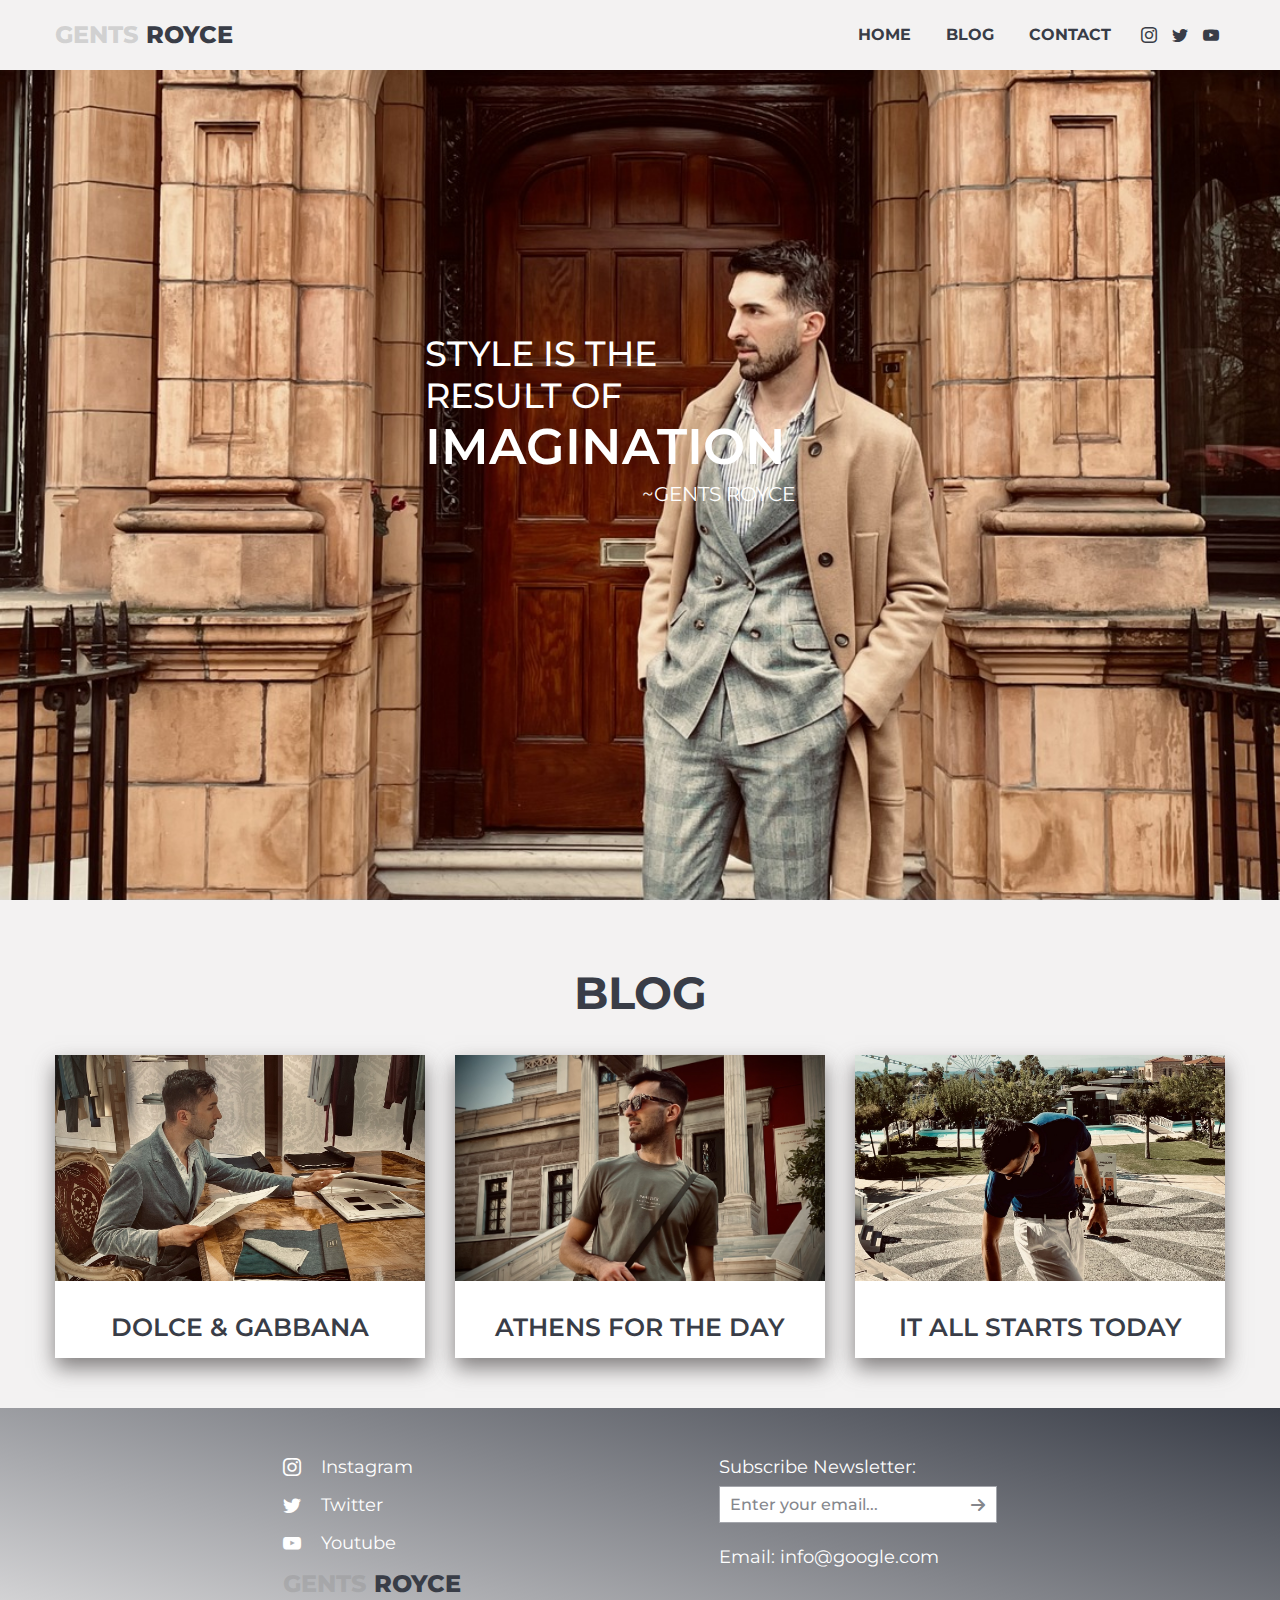
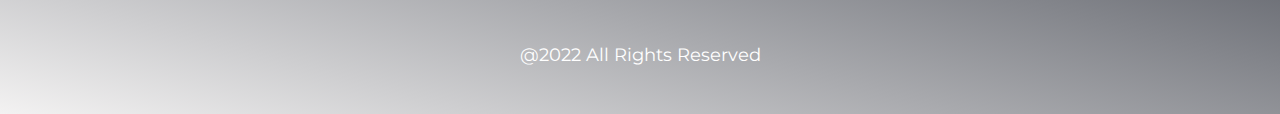
==== index.html @ fa21d9a6 "popup" ====
<!DOCTYPE html><html lang="en"> <head>	<title>Home - Gents Royce</title>	<meta charset="UTF-8">	<meta name="format-detection" content="telephone=no">	<link rel="stylesheet" href="https://cdnjs.cloudflare.com/ajax/libs/animate.css/4.1.1/animate.min.css">	<link rel="stylesheet" href="css/style.min.css"> 		<!-- <meta name="robots" content="noindex, nofollow"> -->	<!-- <meta name="viewport" content="width=device-width, initial-scale=1.0, maximum-scale=1.0, user-scalable=0"> -->	<meta name="viewport" content="width=device-width, initial-scale=1.0"></head><body>	<div class="wrapper">		<header class="header">	<div class="header__container">		<a href="./index.html" class="header__logo"><span>GENTS</span> ROYCE</a>		<div class="header__menu menu">			<div class="menu__icon icon-menu">				<span></span>				<span></span>				<span></span>			</div>			<nav class="menu__body">				<ul class="menu__list">					<li class="menu__item"><a href="/index.html#home" class="menu__link _goto-block">Home</a></li>					<li class="menu__item"><a href="/index.html#blog" class="menu__link _goto-block">Blog</a></li>					<li class="menu__item"><a href="#footer" class="menu__link _goto-block">Contact</a></li>				</ul>			</nav>					</div>		<div class="header__social social">			<a href="https://www.instagram.com/gents_royce/" class="social__item _icon-instagram"></a>			<a href="https://twitter.com/gents_royce" class="social__item _icon-twitter"></a>			<a href="https://www.youtube.com/@gents_royce" class="social__item _icon-youtube"></a>		</div>	</div></header>		<main class="page">			<section id="home" class="page__home home">				<div class="home__container">				<div class="home__body">					<h1 class="home__title animate__animated animate__animate__fadeInUp wow animated"						data-wow-duration="1.5s" data-wow-delay="0.5s"						style="visibility: visible; animation-duration: 1.5s; animation-delay: 0.5s; animation-name: fadeInUp;">Style is the result of <span>imagination</span></h1>						<p class="home__cite animate__animated animate__animate__fadeInUp wow animated"						data-wow-duration="1.5s" data-wow-delay="0.5s"						style="visibility: visible; animation-duration: 1.5s; animation-delay: 0.5s; animation-name: fadeInUp;">~Gents Royce</p>				</div>			</div>			</section>			<section id="blog" class="page__blog blog">				<div class="blog__container">					<h2 class="blog__title">Blog</h2>					<div class="blog__body">						<div class="blog__items">														<div class="blog__column">								<div class="blog__item item-blog">									<div class="item-blog__image-ibg">										<a href="./Dolce&Gabbana.html"><picture><source srcset="img/posts/post_3_DOLCE&GABBANA/Dolce&Gabbana.webp" type="image/webp"><img src="img/posts/post_3_DOLCE&GABBANA/Dolce&Gabbana.jpg" alt="Dolce&Gabbana"></picture></a>									</div>									<div class="item-blog__body">										<h3>											<a href="./Dolce&Gabbana.html" class="item-blog__title">Dolce & Gabbana</a>										</h3>										<div class="item-blog__hover hover-item-blog">											<a href="./Dolce&Gabbana.html" class="hover-item-blog__btn">view more</a>										</div>									</div>								</div>							</div>							<div class="blog__column">								<div class="blog__item item-blog">									<div class="item-blog__image-ibg">										<a href="./Athens.html"><picture><source srcset="img/posts/post_2_Athens/IMG_2581.webp" type="image/webp"><img src="img/posts/post_2_Athens/IMG_2581.jpg" alt="Athens"></picture></a>									</div>									<div class="item-blog__body">										<h3>											<a href="./Athens.html" class="item-blog__title">Athens for the day</a>										</h3>										<div class="item-blog__hover hover-item-blog">											<a href="./Athens.html" class="hover-item-blog__btn">view more</a>										</div>									</div>								</div>							</div>							<div class="blog__column">								<div class="blog__item item-blog">									<div class="item-blog__image-ibg">										<a href="./Mediterranean_Cosmos.html"><picture><source srcset="img/posts/post_1_mediterranien_cosmos/mediterranien_cosmos.webp" type="image/webp"><img src="img/posts/post_1_mediterranien_cosmos/mediterranien_cosmos.jpg" alt="Mediterranien Cosmos"></picture></a>									</div>									<div class="item-blog__body">										<h3>											<a href="./Mediterranean_Cosmos.html" class="item-blog__title">It all starts today</a>										</h3>										<div class="item-blog__hover hover-item-blog">											<a href="./Mediterranean_Cosmos.html" class="hover-item-blog__btn">view more</a>										</div>									</div>								</div>							</div>						</div>					</div>				</div>			</section>		</main>		<footer id="footer" class="footer">	<div class="footer__body">		<div class="footer__container">			<div class="footer__content">				<div class="footer__social social-footer">					<a href="https://www.instagram.com/gents_royce/"						class="social-footer__item _icon-instagram">instagram</a>					<a href="https://twitter.com/gents_royce" class="social-footer__item _icon-twitter">twitter</a>					<a href="https://www.youtube.com/@gents_royce" class="social-footer__item _icon-youtube">youtube</a>				</div>					<a href="#" data-message="subscribe" class="footer__logo"><span>GENTS</span> ROYCE</a>							</div>			<div class="footer__action">				<div class="footer__subscribe subscribe">										<form data-test data-message="subscribe" action="#" class="form">						<label for="formEmail" class="form__label">Subscribe Newsletter:</label>						<div id="formEmail" class="form__line">							<input autocomplete="off" type="text"								name="form[email]" data-error="Please insert a valid email address" placeholder="Enter your email..." class="form__input _req">							<button type="submit" class="form__button _icon-arrow-right"></button>						</div>					</form>									</div>				<a href="mailto:info@google.com" class="footer__email"><span>Email:</span> info@google.com</a>			</div>		</div>		<div class="footer__copy">@2022 all rights reserved</div>	</div></footer>	</div>		<div class="popup popup_subscribe-message">	<div class="popup__content">		<div class="popup__body">			<div class="popup__close">&times;</div>			<div class="popup__title">Thank you for subscribing</div>		</div>	</div></div><!--<div id="email" aria-hidden="true" class="popup">	<div class="popup__wrapper">		<div class="popup__content">			<button data-close type="button" class="popup__close">&times;</button>			<div class="popup__text">Thanks for the subscription</div>		</div>	</div></div>--><!--<div class="popup popup_popup">	<div class="popup__content">		<div class="popup__body">			<div class="popup__close"></div>		</div>	</div></div><div class="popup popup_video">	<div class="popup__content">		<div class="popup__body">			<div class="popup__close popup__close_video"></div>			<div class="popup__video _video"></div>		</div>	</div></div>-->	<!-- Swiper --><!-- <script src="https://unpkg.com/swiper/swiper-bundle.min.js"></script> --><script src="js/vendors.min.js"></script><script src="js/app.min.js"></script></body></html>
---- css/style.min.css ----
@charset "UTF-8";@import url(https://fonts.googleapis.com/css?family=Montserrat:regular,500,600,700,800,900&display=swap);@font-face{font-family:icons;font-display:swap;src:url(../fonts/icons.woff) format("woff"),url(../fonts/icons.woff2#icons) format("woff2");font-weight:400;font-style:normal;font-display:block}[class*=" _icon-"]:before,[class^=_icon-]:before{font-family:icons;font-style:normal;font-weight:400;font-variant:normal;text-transform:none;line-height:1;-webkit-font-smoothing:antialiased;-moz-osx-font-smoothing:grayscale}[class*=" _icon-"]:before,[class^=_icon-]:before{display:block}._icon-arrow-right:before{content:"\ea3c"}._icon-instagram:before{content:"\ea92"}._icon-twitter:before{content:"\ea96"}._icon-youtube:before{content:"\ea9d"}*{padding:0;margin:0;border:0}*,:after,:before{-webkit-box-sizing:border-box;box-sizing:border-box}aside,footer,header,nav,section{display:block}body,html{height:100%;min-width:320px}body{line-height:1;font-family:Montserrat;-ms-text-size-adjust:100%;-moz-text-size-adjust:100%;-webkit-text-size-adjust:100%}button,input,textarea{font-family:Montserrat;font-size:inherit}input::-ms-clear{display:none}button{cursor:pointer;background-color:inherit}button::-moz-focus-inner{padding:0;border:0}a,a:visited{text-decoration:none}a:hover{text-decoration:none}ul li{list-style:none}img{vertical-align:top}h1,h2,h3,h4,h5,h6{font-weight:inherit;font-size:inherit}body{color:#393d47}body._lock{overflow:hidden;-ms-touch-action:none;touch-action:none}.wrapper{min-height:100%;overflow:hidden;display:-webkit-box;display:-ms-flexbox;display:flex;-webkit-box-orient:vertical;-webkit-box-direction:normal;-ms-flex-direction:column;flex-direction:column}.wrapper>main{-webkit-box-flex:1;-ms-flex:1 1 auto;flex:1 1 auto}.wrapper>*{min-width:0}[class*=__container]{max-width:73.125rem;-webkit-box-sizing:content-box;box-sizing:content-box;margin:0 auto;padding:0 .9375rem}.post{background-color:#f3f2f2}@supports (padding-top:clamp(6.25rem ,5.1136363636rem + 5.6818181818vw ,9.375rem)){.post__body{padding-top:clamp(6.25rem ,5.1136363636rem + 5.6818181818vw ,9.375rem)}}@supports not (padding-top:clamp(6.25rem ,5.1136363636rem + 5.6818181818vw ,9.375rem)){.post__body{padding-top:calc(6.25rem + 3.125 * (100vw - 20rem)/ 55)}}@supports (padding-bottom:clamp(1.875rem ,1.4204545455rem + 2.2727272727vw ,3.125rem)){.post__body{padding-bottom:clamp(1.875rem ,1.4204545455rem + 2.2727272727vw ,3.125rem)}}@supports not (padding-bottom:clamp(1.875rem ,1.4204545455rem + 2.2727272727vw ,3.125rem)){.post__body{padding-bottom:calc(1.875rem + 1.25 * (100vw - 20rem)/ 55)}}.post__title{font-weight:700;line-height:1.2;text-align:center;text-transform:uppercase;color:#393d47}@supports (margin-bottom:clamp(1.5625rem ,1.2215909091rem + 1.7045454545vw ,2.5rem)){.post__title{margin-bottom:clamp(1.5625rem ,1.2215909091rem + 1.7045454545vw ,2.5rem)}}@supports not (margin-bottom:clamp(1.5625rem ,1.2215909091rem + 1.7045454545vw ,2.5rem)){.post__title{margin-bottom:calc(1.5625rem + .9375 * (100vw - 20rem)/ 55)}}@supports (font-size:clamp(1.875rem ,1.5340909091rem + 1.7045454545vw ,2.8125rem)){.post__title{font-size:clamp(1.875rem ,1.5340909091rem + 1.7045454545vw ,2.8125rem)}}@supports not (font-size:clamp(1.875rem ,1.5340909091rem + 1.7045454545vw ,2.8125rem)){.post__title{font-size:calc(1.875rem + .9375 * (100vw - 20rem)/ 55)}}.post__item:not(:last-child){margin-bottom:2.1875rem}.item-post__text{font-size:1.125rem;line-height:1.5;text-align:left;color:#393d47}.item-post__text a{display:inline-block;color:#4169e1;text-transform:capitalize}.item-post__image-ibg{margin-bottom:.9375rem;padding:0 0 57% 0}[class*=-ibg]{position:relative}[class*=-ibg] img{position:absolute;width:100%;height:100%;top:0;left:0;-o-object-fit:cover;object-fit:cover}[class*=-ibg_contain] img{-o-object-fit:contain;object-fit:contain}.popup{-webkit-overflow-scrolling:touch;z-index:100;padding:30px 10px;position:fixed;top:0;left:0;width:100%;height:100%;-webkit-transition:visibility .8s ease 0s;-o-transition:visibility .8s ease 0s;transition:visibility .8s ease 0s;visibility:hidden}.popup::before{content:"";background-color:rgba(0,0,0,.7);position:fixed;width:100%;height:100%;top:0;left:0;opacity:0;-webkit-transition:opacity .8s ease 0s;-o-transition:opacity .8s ease 0s;transition:opacity .8s ease 0s}.popup.show{visibility:visible;overflow:auto}.popup.show::before{opacity:1}.popup.show .popup__body{-webkit-transform:scale(1);-ms-transform:scale(1);transform:scale(1)}.popup._active{overflow:auto;visibility:visible}.popup._active::before{opacity:1}.popup._active .popup__body{-webkit-transition:all .3s ease .2s;-o-transition:all .3s ease .2s;transition:all .3s ease .2s;-webkit-transform:scale(1);-ms-transform:scale(1);transform:scale(1)}.popup__content{display:-webkit-box;display:-ms-flexbox;display:flex;-webkit-box-orient:vertical;-webkit-box-direction:normal;-ms-flex-direction:column;flex-direction:column;-webkit-box-align:center;-ms-flex-align:center;align-items:center;min-height:100%;-webkit-box-flex:1;-ms-flex:1 1 auto;flex:1 1 auto;width:100%;display:flex;-webkit-box-pack:center;-ms-flex-pack:center;justify-content:center;align-items:center}.popup__body{-webkit-transform:scale(0);-ms-transform:scale(0);transform:scale(0);-webkit-transition:all .3s ease 0s;-o-transition:all .3s ease 0s;transition:all .3s ease 0s;background-color:#f3f2f2;width:100%;max-width:700px;text-align:center}@supports (padding-top:clamp(2.5rem ,1.5909090909rem + 4.5454545455vw ,5rem)){.popup__body{padding-top:clamp(2.5rem ,1.5909090909rem + 4.5454545455vw ,5rem)}}@supports not (padding-top:clamp(2.5rem ,1.5909090909rem + 4.5454545455vw ,5rem)){.popup__body{padding-top:calc(2.5rem + 2.5 * (100vw - 20rem)/ 55)}}@supports (padding-bottom:clamp(2.5rem ,1.5909090909rem + 4.5454545455vw ,5rem)){.popup__body{padding-bottom:clamp(2.5rem ,1.5909090909rem + 4.5454545455vw ,5rem)}}@supports not (padding-bottom:clamp(2.5rem ,1.5909090909rem + 4.5454545455vw ,5rem)){.popup__body{padding-bottom:calc(2.5rem + 2.5 * (100vw - 20rem)/ 55)}}@supports (padding-left:clamp(1.875rem ,0.7386363636rem + 5.6818181818vw ,5rem)){.popup__body{padding-left:clamp(1.875rem ,.7386363636rem + 5.6818181818vw ,5rem)}}@supports not (padding-left:clamp(1.875rem ,0.7386363636rem + 5.6818181818vw ,5rem)){.popup__body{padding-left:calc(1.875rem + 3.125 * (100vw - 20rem)/ 55)}}@supports (padding-right:clamp(1.875rem ,0.7386363636rem + 5.6818181818vw ,5rem)){.popup__body{padding-right:clamp(1.875rem ,.7386363636rem + 5.6818181818vw ,5rem)}}@supports not (padding-right:clamp(1.875rem ,0.7386363636rem + 5.6818181818vw ,5rem)){.popup__body{padding-right:calc(1.875rem + 3.125 * (100vw - 20rem)/ 55)}}.popup__close{width:20px;height:20px;position:absolute;top:10px;right:10px;cursor:pointer;z-index:30}.popup__title{display:inline-block;font-family:Montserrat;line-height:1.2;font-weight:700;text-transform:uppercase;color:#393d47}@supports (font-size:clamp(1.5625rem ,1.4488636364rem + 0.5681818182vw ,1.875rem)){.popup__title{font-size:clamp(1.5625rem ,1.4488636364rem + .5681818182vw ,1.875rem)}}@supports not (font-size:clamp(1.5625rem ,1.4488636364rem + 0.5681818182vw ,1.875rem)){.popup__title{font-size:calc(1.5625rem + .3125 * (100vw - 20rem)/ 55)}}.header{padding:23px 0 23px 0;position:fixed;top:0;left:0;width:100%;min-height:70px;background-color:#f3f2f2;z-index:50}.header__container{display:-webkit-box;display:-ms-flexbox;display:flex;-webkit-box-align:center;-ms-flex-align:center;align-items:center;gap:30px}@supports (gap:clamp(0.9375rem ,0.2678272468rem + 3.3483637662vw ,1.875rem)){.header__container{gap:clamp(.9375rem ,.2678272468rem + 3.3483637662vw ,1.875rem)}}@supports not (gap:clamp(0.9375rem ,0.2678272468rem + 3.3483637662vw ,1.875rem)){.header__container{gap:calc(.9375rem + .9375 * (100vw - 20rem)/ 27.99875)}}.header__logo{-webkit-box-flex:0 0 percent;-ms-flex:0 0 percent 200,1170;flex:0 0 percent 200,1170;font-weight:800;line-height:1;color:#393d47;text-transform:uppercase;white-space:nowrap}@supports (font-size:clamp(1.125rem ,0.9886363636rem + 0.6818181818vw ,1.5rem)){.header__logo{font-size:clamp(1.125rem ,.9886363636rem + .6818181818vw ,1.5rem)}}@supports not (font-size:clamp(1.125rem ,0.9886363636rem + 0.6818181818vw ,1.5rem)){.header__logo{font-size:calc(1.125rem + .375 * (100vw - 20rem)/ 55)}}.header__logo span{color:#89898950}.header__menu{-webkit-box-flex:1;-ms-flex:1 1 auto;flex:1 1 auto}.header__social{-webkit-box-flex:0;-ms-flex:0 0 84px;flex:0 0 84px}.menu__list{display:-webkit-box;display:-ms-flexbox;display:flex;-webkit-box-pack:end;-ms-flex-pack:end;justify-content:flex-end;gap:35px}.menu__link{position:relative;font-weight:700;line-height:1;text-transform:uppercase;color:#393d47}.menu__link::after{content:"";position:absolute;left:0;bottom:-2px;width:0;height:1px;background-color:#393d47;-webkit-transition:width .3s ease 0s;-o-transition:width .3s ease 0s;transition:width .3s ease 0s}.menu__link._active{color:red}.icon-menu{display:none}.social{display:-webkit-box;display:-ms-flexbox;display:flex;gap:15px}.social__item{color:#393d47;position:relative}@supports (font-size:clamp(0.9375rem ,0.8928551498rem + 0.2232242511vw ,1rem)){.social__item::before{font-size:clamp(.9375rem ,.8928551498rem + .2232242511vw ,1rem)}}@supports not (font-size:clamp(0.9375rem ,0.8928551498rem + 0.2232242511vw ,1rem)){.social__item::before{font-size:calc(.9375rem + .0625 * (100vw - 20rem)/ 27.99875)}}.social__item::after{content:"";position:absolute;left:0;bottom:-2px;width:0;height:1px;background-color:#393d47;-webkit-transition:width .3s ease 0s;-o-transition:width .3s ease 0s;transition:width .3s ease 0s}.footer{background-image:-o-linear-gradient(75deg,#f3f2f2,#393d47);background-image:linear-gradient(15deg,#f3f2f2,#393d47)}@supports (padding-top:clamp(1.875rem ,1.4204545455rem + 2.2727272727vw ,3.125rem)){.footer__body{padding-top:clamp(1.875rem ,1.4204545455rem + 2.2727272727vw ,3.125rem)}}@supports not (padding-top:clamp(1.875rem ,1.4204545455rem + 2.2727272727vw ,3.125rem)){.footer__body{padding-top:calc(1.875rem + 1.25 * (100vw - 20rem)/ 55)}}@supports (padding-bottom:clamp(1.875rem ,1.4204545455rem + 2.2727272727vw ,3.125rem)){.footer__body{padding-bottom:clamp(1.875rem ,1.4204545455rem + 2.2727272727vw ,3.125rem)}}@supports not (padding-bottom:clamp(1.875rem ,1.4204545455rem + 2.2727272727vw ,3.125rem)){.footer__body{padding-bottom:calc(1.875rem + 1.25 * (100vw - 20rem)/ 55)}}.footer__container{margin-bottom:1.875rem;display:-webkit-box;display:-ms-flexbox;display:flex;-webkit-box-pack:space-evenly;-ms-flex-pack:space-evenly;justify-content:space-evenly;-webkit-column-gap:30px;-moz-column-gap:30px;column-gap:30px}.footer__content{display:-webkit-box;display:-ms-flexbox;display:flex;-webkit-box-orient:vertical;-webkit-box-direction:normal;-ms-flex-direction:column;flex-direction:column}.footer__logo{margin-bottom:1.25rem;font-weight:800;line-height:1;color:#393d47;text-transform:uppercase;white-space:nowrap}@supports (font-size:clamp(1.125rem ,0.9886363636rem + 0.6818181818vw ,1.5rem)){.footer__logo{font-size:clamp(1.125rem ,.9886363636rem + .6818181818vw ,1.5rem)}}@supports not (font-size:clamp(1.125rem ,0.9886363636rem + 0.6818181818vw ,1.5rem)){.footer__logo{font-size:calc(1.125rem + .375 * (100vw - 20rem)/ 55)}}.footer__logo span{color:#89898950}.footer__email{display:inline-block;line-height:1;color:#fff}@supports (font-size:clamp(1rem ,0.9545454545rem + 0.2272727273vw ,1.125rem)){.footer__email{font-size:clamp(1rem ,.9545454545rem + .2272727273vw ,1.125rem)}}@supports not (font-size:clamp(1rem ,0.9545454545rem + 0.2272727273vw ,1.125rem)){.footer__email{font-size:calc(1rem + .125 * (100vw - 20rem)/ 55)}}.footer__email span{text-transform:capitalize}.footer__subscribe{margin-bottom:1.5625rem}.footer__copy{line-height:1;text-transform:capitalize;text-align:center;color:#fff}@supports (font-size:clamp(0.9375rem ,0.8693181818rem + 0.3409090909vw ,1.125rem)){.footer__copy{font-size:clamp(.9375rem ,.8693181818rem + .3409090909vw ,1.125rem)}}@supports not (font-size:clamp(0.9375rem ,0.8693181818rem + 0.3409090909vw ,1.125rem)){.footer__copy{font-size:calc(.9375rem + .1875 * (100vw - 20rem)/ 55)}}.form{position:relative}.form__label{margin-bottom:.625rem;display:block;font-size:18px;line-height:1;text-transform:capitalize;color:#fff}.form__line{max-width:28.125rem;display:-webkit-box;display:-ms-flexbox;display:flex;background-color:#fff;border:1px solid #a4a6ac}.form__input{width:100%;height:2.1875rem;-webkit-box-flex:1;-ms-flex:1 1 auto;flex:1 1 auto;padding:0 .625rem;font-size:1rem;line-height:1;color:#85878d;font-weight:500;background-color:#fff}.form__input::-webkit-input-placeholder{color:#85878d}.form__input::-moz-placeholder{color:#85878d}.form__input:-ms-input-placeholder{color:#85878d}.form__input::-ms-input-placeholder{color:#85878d}.form__input::placeholder{color:#85878d}.form__error{position:absolute;top:102%;left:0;font-size:1rem;line-height:1;font-weight:400;color:#ff7300}.form__button{padding:0 .625rem;font-size:1rem;line-height:1;color:#85878d;background-color:#fff}.social-footer{margin-bottom:1.25rem;display:-webkit-box;display:-ms-flexbox;display:flex;-webkit-box-orient:vertical;-webkit-box-direction:normal;-ms-flex-direction:column;flex-direction:column;text-align:center}.social-footer__item{display:-webkit-box;display:-ms-flexbox;display:flex;-webkit-box-align:center;-ms-flex-align:center;align-items:center;gap:20px;text-transform:capitalize;color:#fff;position:relative}.social-footer__item:not(:last-child){margin-bottom:1.25rem}@supports (font-size:clamp(0.875rem ,0.7840909091rem + 0.4545454545vw ,1.125rem)){.social-footer__item{font-size:clamp(.875rem ,.7840909091rem + .4545454545vw ,1.125rem)}}@supports not (font-size:clamp(0.875rem ,0.7840909091rem + 0.4545454545vw ,1.125rem)){.social-footer__item{font-size:calc(.875rem + .25 * (100vw - 20rem)/ 55)}}.post{background-color:#f3f2f2}.post__body{text-align:center}@supports (padding-top:clamp(6.25rem ,5.1136363636rem + 5.6818181818vw ,9.375rem)){.post__body{padding-top:clamp(6.25rem ,5.1136363636rem + 5.6818181818vw ,9.375rem)}}@supports not (padding-top:clamp(6.25rem ,5.1136363636rem + 5.6818181818vw ,9.375rem)){.post__body{padding-top:calc(6.25rem + 3.125 * (100vw - 20rem)/ 55)}}@supports (padding-bottom:clamp(1.875rem ,1.4204545455rem + 2.2727272727vw ,3.125rem)){.post__body{padding-bottom:clamp(1.875rem ,1.4204545455rem + 2.2727272727vw ,3.125rem)}}@supports not (padding-bottom:clamp(1.875rem ,1.4204545455rem + 2.2727272727vw ,3.125rem)){.post__body{padding-bottom:calc(1.875rem + 1.25 * (100vw - 20rem)/ 55)}}.post__title{font-weight:700;line-height:1.2;text-align:center;text-transform:uppercase;color:#393d47}@supports (margin-bottom:clamp(1.5625rem ,1.2215909091rem + 1.7045454545vw ,2.5rem)){.post__title{margin-bottom:clamp(1.5625rem ,1.2215909091rem + 1.7045454545vw ,2.5rem)}}@supports not (margin-bottom:clamp(1.5625rem ,1.2215909091rem + 1.7045454545vw ,2.5rem)){.post__title{margin-bottom:calc(1.5625rem + .9375 * (100vw - 20rem)/ 55)}}@supports (font-size:clamp(1.875rem ,1.5340909091rem + 1.7045454545vw ,2.8125rem)){.post__title{font-size:clamp(1.875rem ,1.5340909091rem + 1.7045454545vw ,2.8125rem)}}@supports not (font-size:clamp(1.875rem ,1.5340909091rem + 1.7045454545vw ,2.8125rem)){.post__title{font-size:calc(1.875rem + .9375 * (100vw - 20rem)/ 55)}}.post__item:not(:last-child){margin-bottom:2.1875rem}.item-post__text{margin-bottom:1.25rem;font-size:1.125rem;line-height:1.5;color:#393d47}.item-post__text a{display:inline-block;color:#4169e1}.item-post__image-ibg{padding:0 0 57% 0}._no-webp .home{background:url(../img/home/bg.jpg) center/cover no-repeat}.home{display:-webkit-box;display:-ms-flexbox;display:flex;-webkit-box-align:center;-ms-flex-align:center;align-items:center;width:100%;height:100vh;min-height:650px}.home__image-ibg{padding:0 0 40% 0}.home__body{-webkit-box-flex:1;-ms-flex:1 1 auto;flex:1 1 auto;display:-webkit-box;display:-ms-flexbox;display:flex;-webkit-box-orient:vertical;-webkit-box-direction:normal;-ms-flex-direction:column;flex-direction:column;-webkit-box-align:start;-ms-flex-align:start;align-items:flex-start;-webkit-transform:translate(-8%,-18%);-ms-transform:translate(-8%,-18%);transform:translate(-8%,-18%)}@supports (max-width:clamp(15.625rem ,12.8977272727rem + 13.6363636364vw ,23.125rem)){.home__body{max-width:clamp(15.625rem ,12.8977272727rem + 13.6363636364vw ,23.125rem)}}@supports not (max-width:clamp(15.625rem ,12.8977272727rem + 13.6363636364vw ,23.125rem)){.home__body{max-width:calc(15.625rem + 7.5 * (100vw - 20rem)/ 55)}}.home__title{margin:0 0 5px 0;font-weight:500;line-height:1.2;text-transform:uppercase;text-align:left;color:#fff}@supports (font-size:clamp(1.5625rem ,1.3352272727rem + 1.1363636364vw ,2.1875rem)){.home__title{font-size:clamp(1.5625rem ,1.3352272727rem + 1.1363636364vw ,2.1875rem)}}@supports not (font-size:clamp(1.5625rem ,1.3352272727rem + 1.1363636364vw ,2.1875rem)){.home__title{font-size:calc(1.5625rem + .625 * (100vw - 20rem)/ 55)}}.home__title span{font-weight:600}@supports (font-size:clamp(1.875rem ,1.4204545455rem + 2.2727272727vw ,3.125rem)){.home__title span{font-size:clamp(1.875rem ,1.4204545455rem + 2.2727272727vw ,3.125rem)}}@supports not (font-size:clamp(1.875rem ,1.4204545455rem + 2.2727272727vw ,3.125rem)){.home__title span{font-size:calc(1.875rem + 1.25 * (100vw - 20rem)/ 55)}}.home__cite{font-weight:400;line-height:1.2;text-transform:uppercase;color:#fff;-ms-flex-item-align:end;align-self:flex-end}@supports (font-size:clamp(1.125rem ,1.0795454545rem + 0.2272727273vw ,1.25rem)){.home__cite{font-size:clamp(1.125rem ,1.0795454545rem + .2272727273vw ,1.25rem)}}@supports not (font-size:clamp(1.125rem ,1.0795454545rem + 0.2272727273vw ,1.25rem)){.home__cite{font-size:calc(1.125rem + .125 * (100vw - 20rem)/ 55)}}.animate__animated.animate__animate__fadeInUp{-webkit-animation-name:fadeInUp;animation-name:fadeInUp;--animate-duration:1.5s;-webkit-animation-delay:.5s;animation-delay:.5s}@-webkit-keyframes fadeInUp{0%{opacity:0;-webkit-transform:translate3d(0,100%,0);transform:translate3d(0,100%,0)}100%{opacity:1;-webkit-transform:translateZ(0);transform:translateZ(0)}}@keyframes fadeInUp{0%{opacity:0;-webkit-transform:translate3d(0,100%,0);transform:translate3d(0,100%,0)}100%{opacity:1;-webkit-transform:translateZ(0);transform:translateZ(0)}}.blog{background-color:#f3f2f2;padding:0 0 50px 0}.blog__title{padding:70px 0 0 0;margin:0 0 40px 0;font-weight:700;line-height:1;text-align:center;text-transform:uppercase;color:#393d47}@supports (font-size:clamp(2.1875rem ,1.9602272727rem + 1.1363636364vw ,2.8125rem)){.blog__title{font-size:clamp(2.1875rem ,1.9602272727rem + 1.1363636364vw ,2.8125rem)}}@supports not (font-size:clamp(2.1875rem ,1.9602272727rem + 1.1363636364vw ,2.8125rem)){.blog__title{font-size:calc(2.1875rem + .625 * (100vw - 20rem)/ 55)}}.blog__items{display:-ms-grid;display:grid;grid-template-columns:repeat(auto-fit,minmax(260px,1fr));gap:30px}.blog__item{height:100%}.item-blog{position:relative;background-color:#fff;-webkit-box-shadow:0 10px 20px 0 #5c5858bf;box-shadow:0 10px 20px 0 #5c5858bf}.item-blog__image-ibg{margin:0 0 15px 0;padding:0 0 61% 0}.item-blog__body{padding:15px;text-align:center;display:-webkit-box;display:-ms-flexbox;display:flex;-webkit-box-orient:vertical;-webkit-box-direction:normal;-ms-flex-direction:column;flex-direction:column;-webkit-box-flex:1;-ms-flex:1 1 auto;flex:1 1 auto}.item-blog__title{display:inline-block;font-size:1.5625rem;font-weight:600;line-height:1.3;text-transform:uppercase;color:#393d47}.item-blog__title:not(:last-child){margin-bottom:.6em}.hover-item-blog{opacity:0;visibility:hidden;position:absolute;top:0;left:0;width:100%;height:100%;display:-webkit-box;display:-ms-flexbox;display:flex;-webkit-box-orient:vertical;-webkit-box-direction:normal;-ms-flex-direction:column;flex-direction:column;-webkit-box-pack:center;-ms-flex-pack:center;justify-content:center;background-color:rgba(255,255,255,.9)}.hover-item-blog__btn{padding:15px 25px;-ms-flex-item-align:center;-ms-grid-row-align:center;align-self:center;font-size:1.25rem;font-weight:600;line-height:1;text-align:center;text-transform:uppercase;color:#393d47;border:3px solid #393d47;-webkit-transition:all .3s ease 0s;-o-transition:all .3s ease 0s;transition:all .3s ease 0s}.hover-item-blog__btn:hover{background-color:#ecebeb}.block__content{font-size:1.125rem;line-height:1;text-align:left;color:#393d47}[class*=-ibg]{position:relative}[class*=-ibg] img{position:absolute;width:100%;height:100%;top:0;left:0;-o-object-fit:cover;object-fit:cover}[class*=-ibg_contain] img{-o-object-fit:contain;object-fit:contain}@media (min-width:61.99875em){.menu__link:hover::after{width:100%}.social__item:hover::after{width:100%}}@media (max-width:47.99875em){.menu__body{opacity:0;visibility:hidden;position:fixed;width:100%;height:100%;top:0;left:0;overflow:auto;padding:3.75rem 0 1.875rem 0;text-align:center;background-color:#f3f2f2;z-index:2;-webkit-transition:all .4s ease 0s;-o-transition:all .4s ease 0s;transition:all .4s ease 0s}.menu__body:before{content:"";top:0;left:0;position:fixed;width:100%;height:60px;z-index:11;background-color:#f3f2f2}.menu__body._active{opacity:1;visibility:visible}.menu__list{display:block;padding:2.5rem 0 0 0}.menu__list li{text-align:center;margin:0 0 1.25rem 0;padding:0}.menu__list li:first-child{padding:0}.icon-menu{display:block;position:absolute;top:25px;right:15px;width:30px;height:18px;cursor:pointer}.icon-menu span{-webkit-transition:all .3s ease 0s;-o-transition:all .3s ease 0s;transition:all .3s ease 0s;top:calc(50% - 1px);left:0;position:absolute;width:100%;height:2px;background-color:#393d47}.icon-menu span:first-child{top:0}.icon-menu span:last-child{top:auto;bottom:0}.icon-menu._active{z-index:3}.icon-menu._active span{-webkit-transform:scale(0);-ms-transform:scale(0);transform:scale(0)}.icon-menu._active span:first-child{-webkit-transform:rotate(-45deg);-ms-transform:rotate(-45deg);transform:rotate(-45deg);top:calc(50% - 1px)}.icon-menu._active span:last-child{-webkit-transform:rotate(45deg);-ms-transform:rotate(45deg);transform:rotate(45deg);bottom:calc(50% - 1px)}.social{padding:0 45px 0 0}}@media (max-width:47.99875em) and (max-width:47.99875em){.menu__body{padding:4.375rem 0 1.875rem 0}}@media (max-width:29.99875em){.footer__container{-ms-flex-wrap:wrap;flex-wrap:wrap;-webkit-box-pack:center;-ms-flex-pack:center;justify-content:center;-webkit-box-orient:vertical;-webkit-box-direction:reverse;-ms-flex-direction:column-reverse;flex-direction:column-reverse}.footer__email{margin-bottom:1.25rem}.footer__logo{-webkit-box-ordinal-group:2;-ms-flex-order:1;order:1;text-align:center}}@media (any-hover:hover){.item-post__text a:hover{text-decoration:underline}.footer__email:hover{color:#c7c3c3}.form__label:hover{color:#c7c3c3}.social-footer__item:hover{color:#c7c3c3}.item-post__text a:hover{text-decoration:underline}.item-blog:hover .hover-item-blog{-webkit-transition:all .3s ease 0s;-o-transition:all .3s ease 0s;transition:all .3s ease 0s;opacity:1;visibility:visible}}._webp .home{background:url(../img/home/bg.webp) center/cover no-repeat}
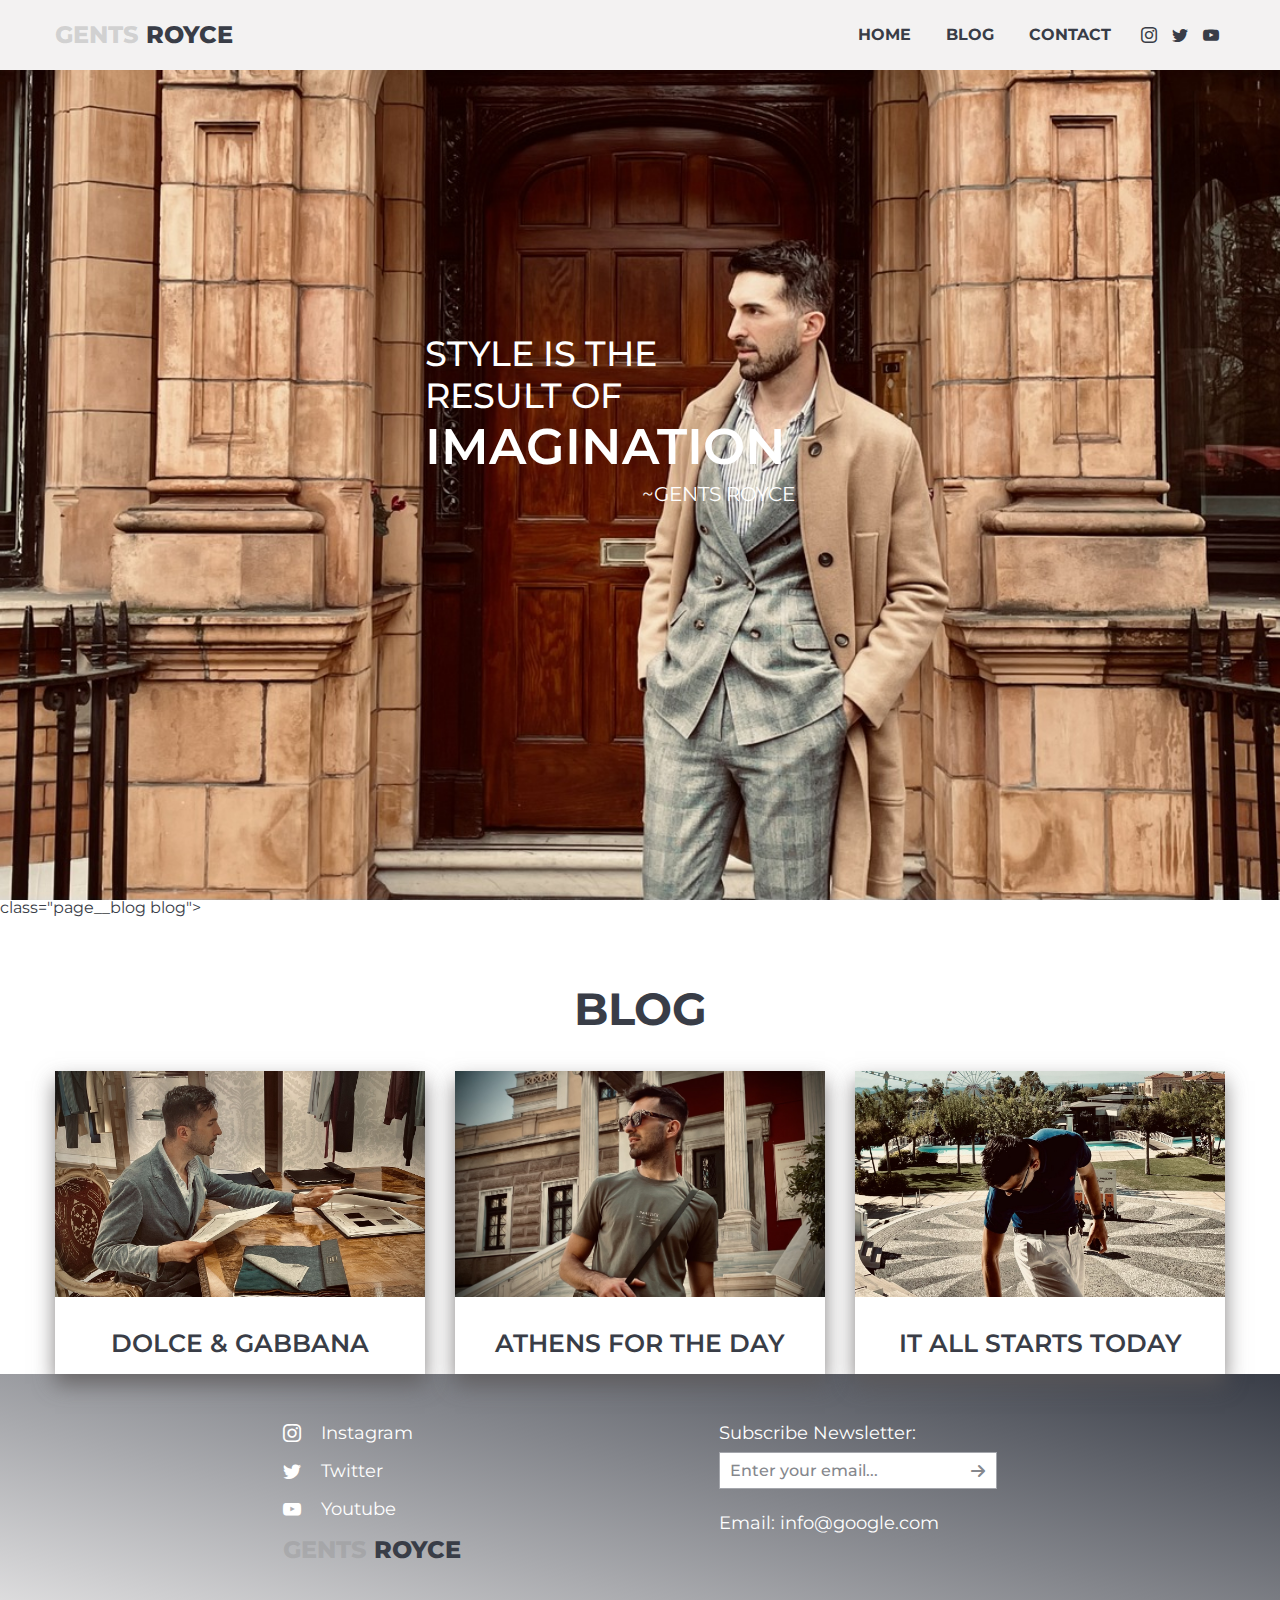
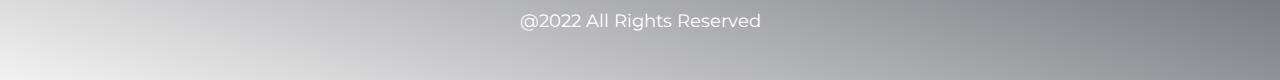
==== commit 08078832: "html" ====
--- a/index.html
+++ b/index.html
@@ -24,9 +24,9 @@
 			</div> 			<nav class="menu__body"> 				<ul class="menu__list">-					<li class="menu__item"><a href="/index.html#home" class="menu__link _goto-block">Home</a></li>-					<li class="menu__item"><a href="/index.html#blog" class="menu__link _goto-block">Blog</a></li>-					<li class="menu__item"><a href="#footer" class="menu__link _goto-block">Contact</a></li>+					<li class="menu__item"><a href="https://tado710.github.io/Gents_Royce/index.html#Home" class="menu__link _goto-block">Home</a></li>+					<li class="menu__item"><a href="https://tado710.github.io/Gents_Royce/index.html#Blog" class="menu__link _goto-block">Blog</a></li>+					<li class="menu__item"><a href="#Footer" class="menu__link _goto-block">Contact</a></li> 				</ul> 			</nav> 			@@ -39,7 +39,7 @@
 	</div> </header> 		<main class="page">-			<section id="home" class="page__home home">+			<section id=#Home" class="page__home home"> 				<div class="home__container"> 				<div class="home__body"> 					<h1 class="home__title animate__animated animate__animate__fadeInUp wow animated"@@ -51,7 +51,7 @@
 				</div> 			</div> 			</section>-			<section id="blog" class="page__blog blog">+			<section id="#Blog"> class="page__blog blog"> 				<div class="blog__container"> 					<h2 class="blog__title">Blog</h2> 					<div class="blog__body">@@ -106,7 +106,7 @@
 				</div> 			</section> 		</main>-		<footer id="footer" class="footer">+		<footer id="#Footer" class="footer"> 	<div class="footer__body"> 		<div class="footer__container"> 			<div class="footer__content">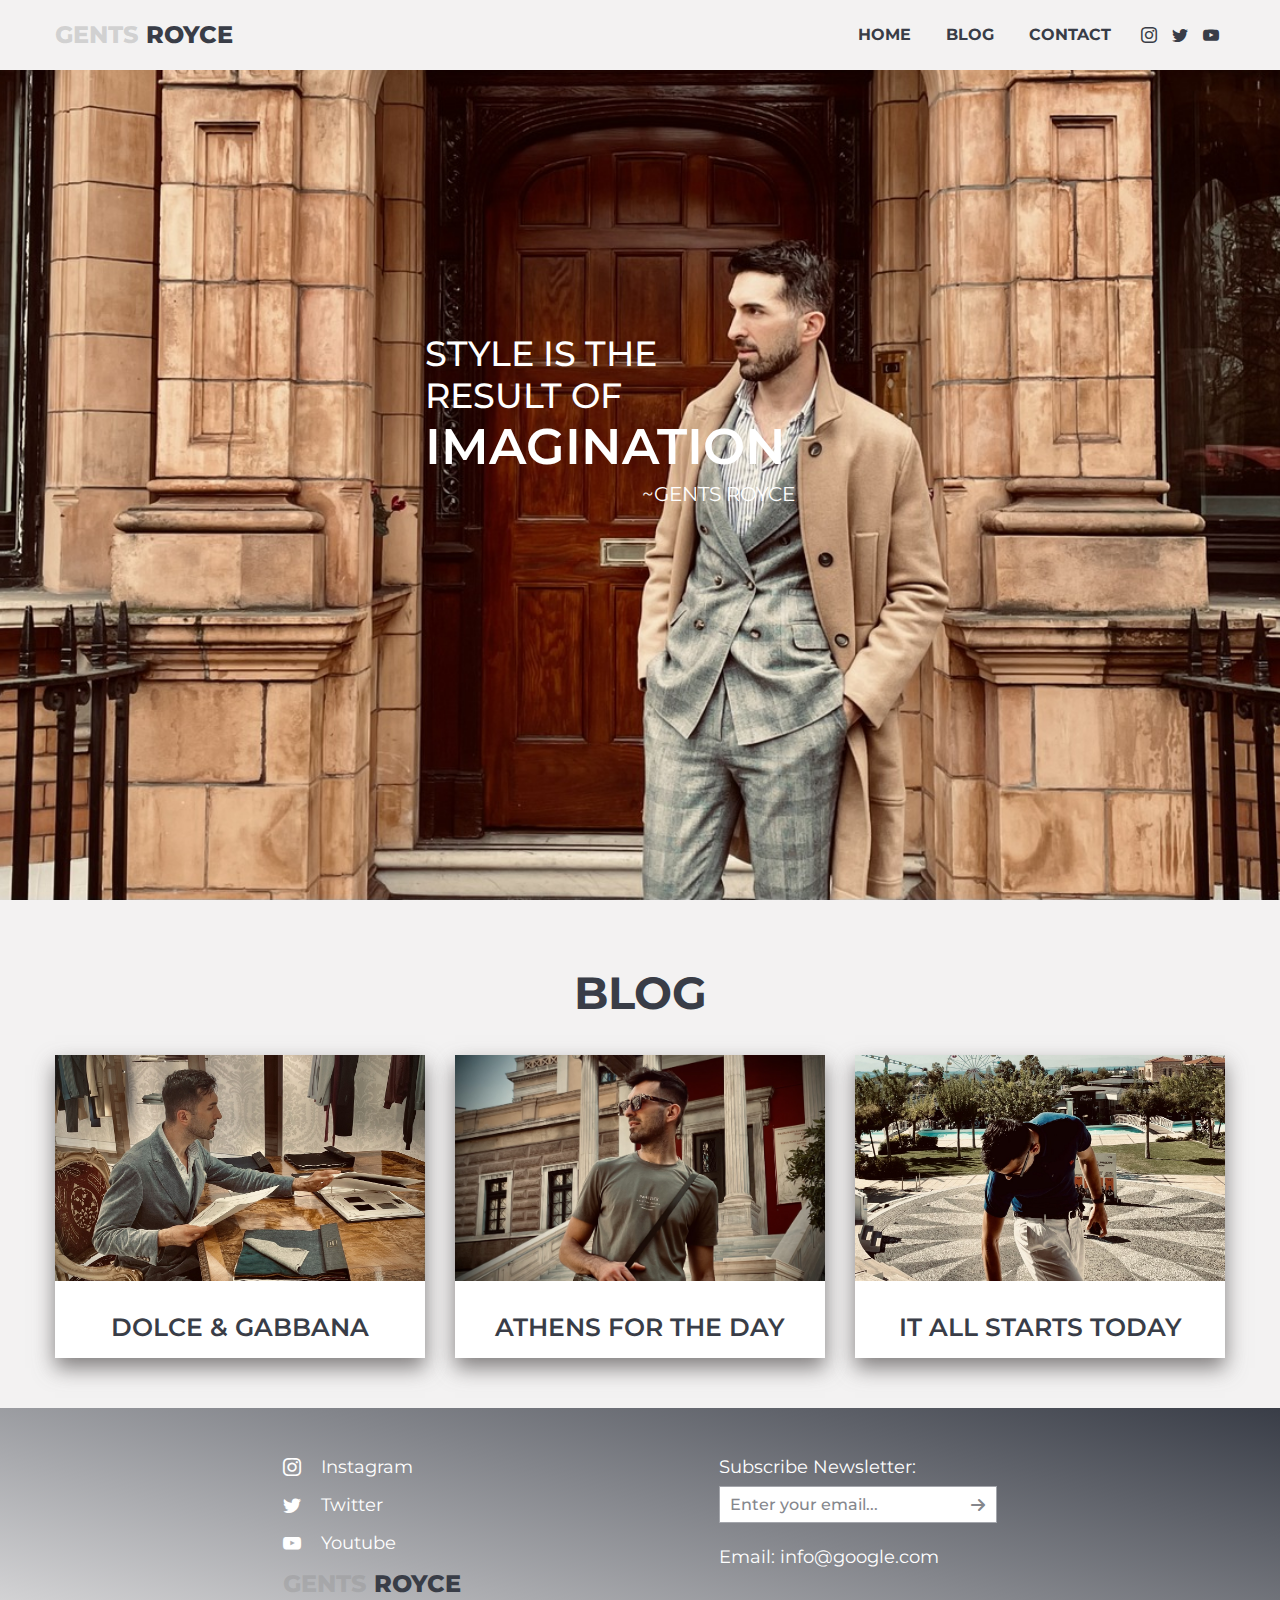
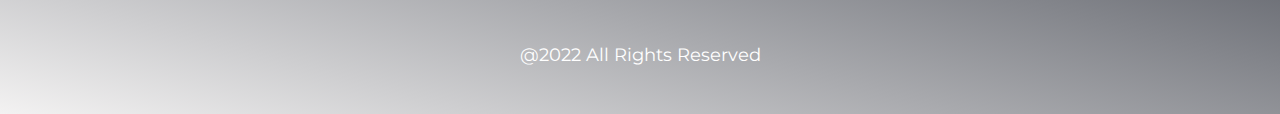
==== commit a8a3abc5: "links" ====
--- a/index.html
+++ b/index.html
@@ -24,9 +24,9 @@
 			</div> 			<nav class="menu__body"> 				<ul class="menu__list">-					<li class="menu__item"><a href="https://tado710.github.io/Gents_Royce/index.html#Home" class="menu__link _goto-block">Home</a></li>-					<li class="menu__item"><a href="https://tado710.github.io/Gents_Royce/index.html#Blog" class="menu__link _goto-block">Blog</a></li>-					<li class="menu__item"><a href="#Footer" class="menu__link _goto-block">Contact</a></li>+					<li class="menu__item"><a href="/index.html#home" class="menu__link _goto-block">Home</a></li>+					<li class="menu__item"><a href="/index.html#blog" class="menu__link _goto-block">Blog</a></li>+					<li class="menu__item"><a href="#footer" class="menu__link _goto-block">Contact</a></li> 				</ul> 			</nav> 			@@ -39,19 +39,19 @@
 	</div> </header> 		<main class="page">-			<section id=#Home" class="page__home home">+			<section id="home" class="page__home home"> 				<div class="home__container"> 				<div class="home__body"> 					<h1 class="home__title animate__animated animate__animate__fadeInUp wow animated" 						data-wow-duration="1.5s" data-wow-delay="0.5s" 						style="visibility: visible; animation-duration: 1.5s; animation-delay: 0.5s; animation-name: fadeInUp;">Style is the result of <span>imagination</span></h1> 						<p class="home__cite animate__animated animate__animate__fadeInUp wow animated"-						data-wow-duration="1.5s" data-wow-delay="0.5s"-						style="visibility: visible; animation-duration: 1.5s; animation-delay: 0.5s; animation-name: fadeInUp;">~Gents Royce</p>+						data-wow-duration="1.5s" data-wow-delay="1.5s"+						style="visibility: visible; animation-duration: 1.5s; animation-delay: 1.5s; animation-name: fadeInUp;">~Gents Royce</p> 				</div> 			</div> 			</section>-			<section id="#Blog"> class="page__blog blog">+			<section id="blog" class="page__blog blog"> 				<div class="blog__container"> 					<h2 class="blog__title">Blog</h2> 					<div class="blog__body">@@ -106,7 +106,7 @@
 				</div> 			</section> 		</main>-		<footer id="#Footer" class="footer">+		<footer id="footer" class="footer"> 	<div class="footer__body"> 		<div class="footer__container"> 			<div class="footer__content">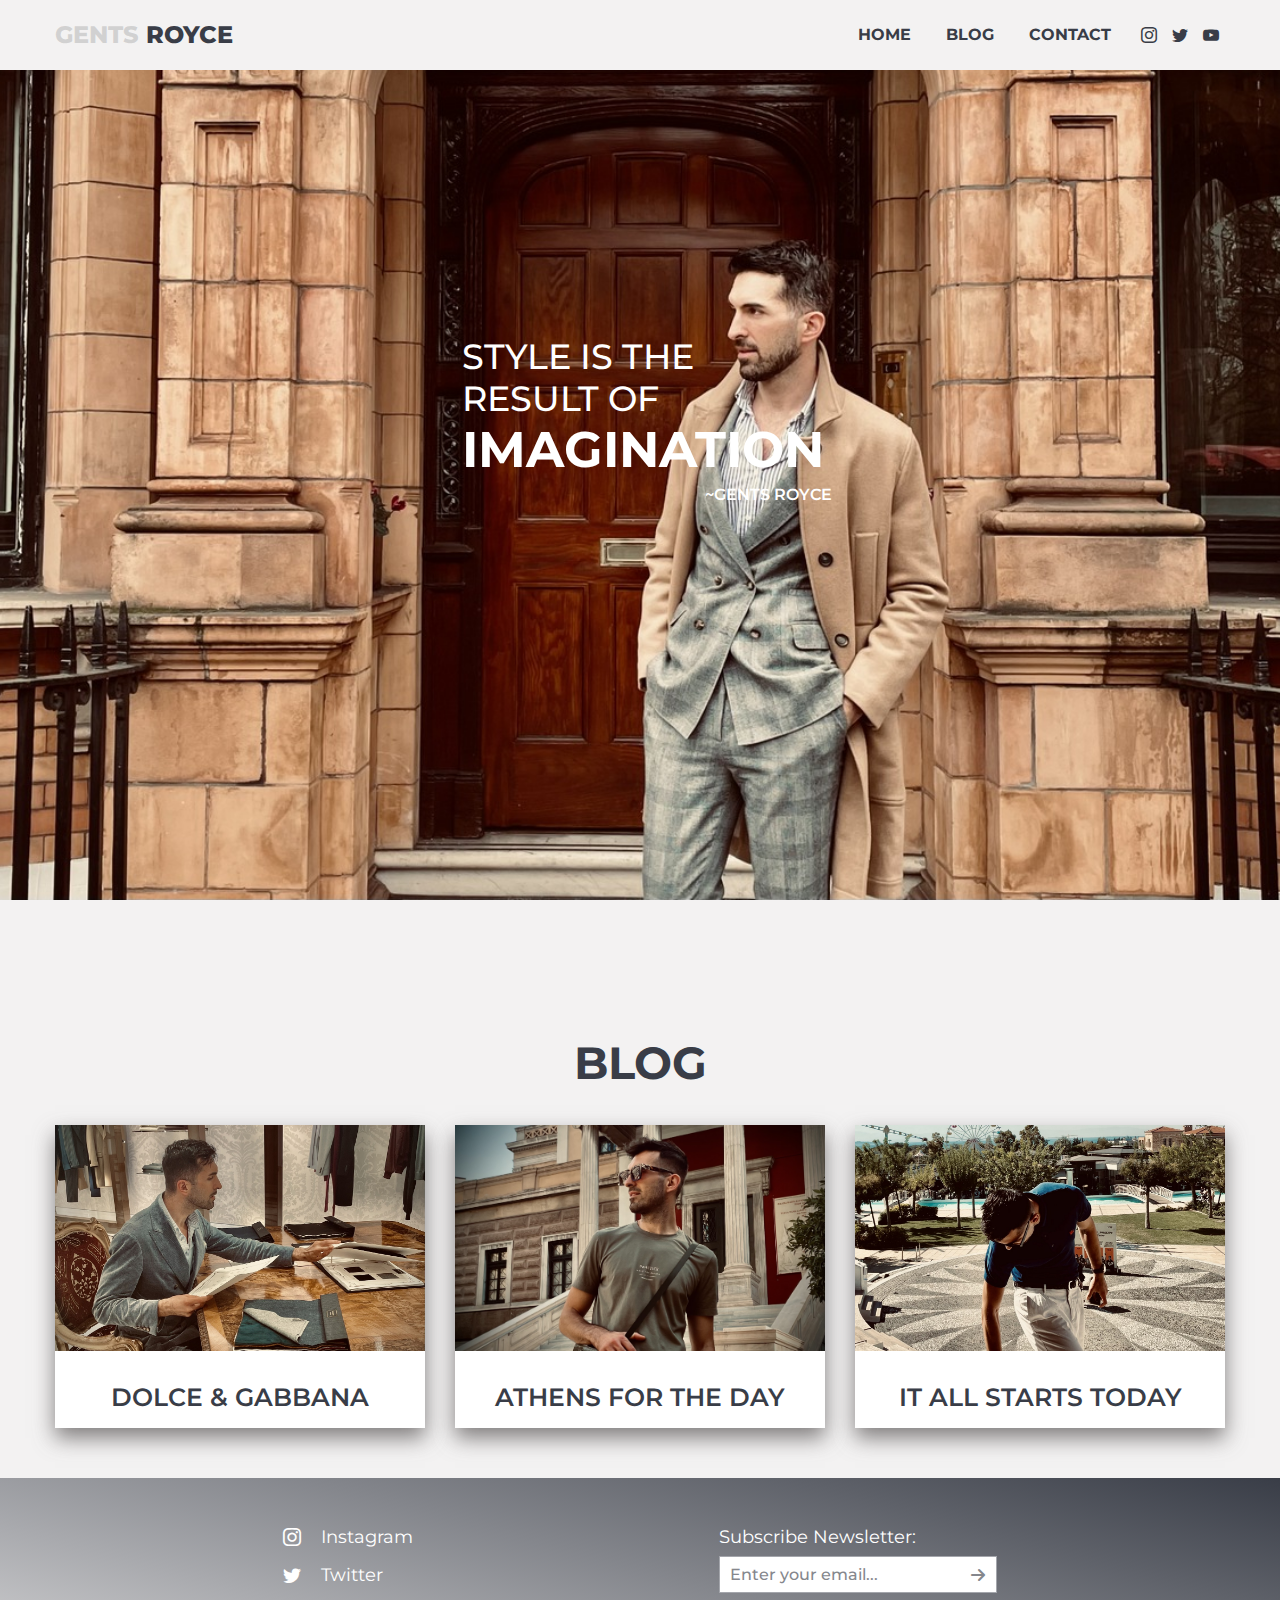
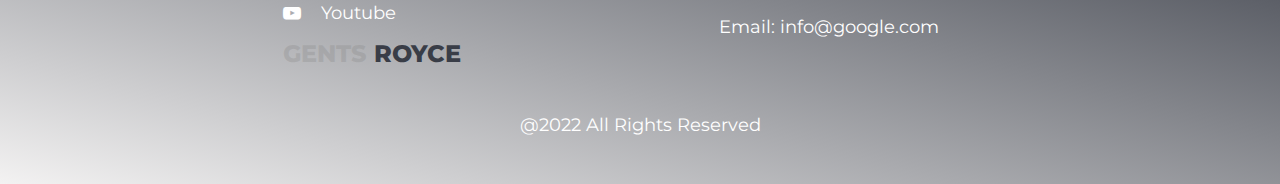
==== commit fbbca42b: "goto" ====
--- a/index.html
+++ b/index.html
@@ -24,12 +24,11 @@
 			</div> 			<nav class="menu__body"> 				<ul class="menu__list">-					<li class="menu__item"><a href="/index.html#home" class="menu__link _goto-block">Home</a></li>-					<li class="menu__item"><a href="/index.html#blog" class="menu__link _goto-block">Blog</a></li>+					<li class="menu__item"><a href="#home" class="menu__link _goto-block">Home</a></li>+					<li class="menu__item"><a href="#blog" class="menu__link _goto-block">Blog</a></li> 					<li class="menu__item"><a href="#footer" class="menu__link _goto-block">Contact</a></li> 				</ul>-			</nav>-			+			</nav>			 		</div> 		<div class="header__social social"> 			<a href="https://www.instagram.com/gents_royce/" class="social__item _icon-instagram"></a>@@ -116,7 +115,7 @@
 					<a href="https://twitter.com/gents_royce" class="social-footer__item _icon-twitter">twitter</a> 					<a href="https://www.youtube.com/@gents_royce" class="social-footer__item _icon-youtube">youtube</a> 				</div>-					<a href="#" data-message="subscribe" class="footer__logo"><span>GENTS</span> ROYCE</a>				+					<a href="#" class="footer__logo"><span>GENTS</span> ROYCE</a>				 			</div> 			<div class="footer__action"> 				<div class="footer__subscribe subscribe">					--- a/css/style.min.css
+++ b/css/style.min.css
@@ -1 +1 @@
-@charset "UTF-8";@import url(https://fonts.googleapis.com/css?family=Montserrat:regular,500,600,700,800,900&display=swap);@font-face{font-family:icons;font-display:swap;src:url(../fonts/icons.woff) format("woff"),url(../fonts/icons.woff2#icons) format("woff2");font-weight:400;font-style:normal;font-display:block}[class*=" _icon-"]:before,[class^=_icon-]:before{font-family:icons;font-style:normal;font-weight:400;font-variant:normal;text-transform:none;line-height:1;-webkit-font-smoothing:antialiased;-moz-osx-font-smoothing:grayscale}[class*=" _icon-"]:before,[class^=_icon-]:before{display:block}._icon-arrow-right:before{content:"\ea3c"}._icon-instagram:before{content:"\ea92"}._icon-twitter:before{content:"\ea96"}._icon-youtube:before{content:"\ea9d"}*{padding:0;margin:0;border:0}*,:after,:before{-webkit-box-sizing:border-box;box-sizing:border-box}aside,footer,header,nav,section{display:block}body,html{height:100%;min-width:320px}body{line-height:1;font-family:Montserrat;-ms-text-size-adjust:100%;-moz-text-size-adjust:100%;-webkit-text-size-adjust:100%}button,input,textarea{font-family:Montserrat;font-size:inherit}input::-ms-clear{display:none}button{cursor:pointer;background-color:inherit}button::-moz-focus-inner{padding:0;border:0}a,a:visited{text-decoration:none}a:hover{text-decoration:none}ul li{list-style:none}img{vertical-align:top}h1,h2,h3,h4,h5,h6{font-weight:inherit;font-size:inherit}body{color:#393d47}body._lock{overflow:hidden;-ms-touch-action:none;touch-action:none}.wrapper{min-height:100%;overflow:hidden;display:-webkit-box;display:-ms-flexbox;display:flex;-webkit-box-orient:vertical;-webkit-box-direction:normal;-ms-flex-direction:column;flex-direction:column}.wrapper>main{-webkit-box-flex:1;-ms-flex:1 1 auto;flex:1 1 auto}.wrapper>*{min-width:0}[class*=__container]{max-width:73.125rem;-webkit-box-sizing:content-box;box-sizing:content-box;margin:0 auto;padding:0 .9375rem}.post{background-color:#f3f2f2}@supports (padding-top:clamp(6.25rem ,5.1136363636rem + 5.6818181818vw ,9.375rem)){.post__body{padding-top:clamp(6.25rem ,5.1136363636rem + 5.6818181818vw ,9.375rem)}}@supports not (padding-top:clamp(6.25rem ,5.1136363636rem + 5.6818181818vw ,9.375rem)){.post__body{padding-top:calc(6.25rem + 3.125 * (100vw - 20rem)/ 55)}}@supports (padding-bottom:clamp(1.875rem ,1.4204545455rem + 2.2727272727vw ,3.125rem)){.post__body{padding-bottom:clamp(1.875rem ,1.4204545455rem + 2.2727272727vw ,3.125rem)}}@supports not (padding-bottom:clamp(1.875rem ,1.4204545455rem + 2.2727272727vw ,3.125rem)){.post__body{padding-bottom:calc(1.875rem + 1.25 * (100vw - 20rem)/ 55)}}.post__title{font-weight:700;line-height:1.2;text-align:center;text-transform:uppercase;color:#393d47}@supports (margin-bottom:clamp(1.5625rem ,1.2215909091rem + 1.7045454545vw ,2.5rem)){.post__title{margin-bottom:clamp(1.5625rem ,1.2215909091rem + 1.7045454545vw ,2.5rem)}}@supports not (margin-bottom:clamp(1.5625rem ,1.2215909091rem + 1.7045454545vw ,2.5rem)){.post__title{margin-bottom:calc(1.5625rem + .9375 * (100vw - 20rem)/ 55)}}@supports (font-size:clamp(1.875rem ,1.5340909091rem + 1.7045454545vw ,2.8125rem)){.post__title{font-size:clamp(1.875rem ,1.5340909091rem + 1.7045454545vw ,2.8125rem)}}@supports not (font-size:clamp(1.875rem ,1.5340909091rem + 1.7045454545vw ,2.8125rem)){.post__title{font-size:calc(1.875rem + .9375 * (100vw - 20rem)/ 55)}}.post__item:not(:last-child){margin-bottom:2.1875rem}.item-post__text{font-size:1.125rem;line-height:1.5;text-align:left;color:#393d47}.item-post__text a{display:inline-block;color:#4169e1;text-transform:capitalize}.item-post__image-ibg{margin-bottom:.9375rem;padding:0 0 57% 0}[class*=-ibg]{position:relative}[class*=-ibg] img{position:absolute;width:100%;height:100%;top:0;left:0;-o-object-fit:cover;object-fit:cover}[class*=-ibg_contain] img{-o-object-fit:contain;object-fit:contain}.popup{-webkit-overflow-scrolling:touch;z-index:100;padding:30px 10px;position:fixed;top:0;left:0;width:100%;height:100%;-webkit-transition:visibility .8s ease 0s;-o-transition:visibility .8s ease 0s;transition:visibility .8s ease 0s;visibility:hidden}.popup::before{content:"";background-color:rgba(0,0,0,.7);position:fixed;width:100%;height:100%;top:0;left:0;opacity:0;-webkit-transition:opacity .8s ease 0s;-o-transition:opacity .8s ease 0s;transition:opacity .8s ease 0s}.popup.show{visibility:visible;overflow:auto}.popup.show::before{opacity:1}.popup.show .popup__body{-webkit-transform:scale(1);-ms-transform:scale(1);transform:scale(1)}.popup._active{overflow:auto;visibility:visible}.popup._active::before{opacity:1}.popup._active .popup__body{-webkit-transition:all .3s ease .2s;-o-transition:all .3s ease .2s;transition:all .3s ease .2s;-webkit-transform:scale(1);-ms-transform:scale(1);transform:scale(1)}.popup__content{display:-webkit-box;display:-ms-flexbox;display:flex;-webkit-box-orient:vertical;-webkit-box-direction:normal;-ms-flex-direction:column;flex-direction:column;-webkit-box-align:center;-ms-flex-align:center;align-items:center;min-height:100%;-webkit-box-flex:1;-ms-flex:1 1 auto;flex:1 1 auto;width:100%;display:flex;-webkit-box-pack:center;-ms-flex-pack:center;justify-content:center;align-items:center}.popup__body{-webkit-transform:scale(0);-ms-transform:scale(0);transform:scale(0);-webkit-transition:all .3s ease 0s;-o-transition:all .3s ease 0s;transition:all .3s ease 0s;background-color:#f3f2f2;width:100%;max-width:700px;text-align:center}@supports (padding-top:clamp(2.5rem ,1.5909090909rem + 4.5454545455vw ,5rem)){.popup__body{padding-top:clamp(2.5rem ,1.5909090909rem + 4.5454545455vw ,5rem)}}@supports not (padding-top:clamp(2.5rem ,1.5909090909rem + 4.5454545455vw ,5rem)){.popup__body{padding-top:calc(2.5rem + 2.5 * (100vw - 20rem)/ 55)}}@supports (padding-bottom:clamp(2.5rem ,1.5909090909rem + 4.5454545455vw ,5rem)){.popup__body{padding-bottom:clamp(2.5rem ,1.5909090909rem + 4.5454545455vw ,5rem)}}@supports not (padding-bottom:clamp(2.5rem ,1.5909090909rem + 4.5454545455vw ,5rem)){.popup__body{padding-bottom:calc(2.5rem + 2.5 * (100vw - 20rem)/ 55)}}@supports (padding-left:clamp(1.875rem ,0.7386363636rem + 5.6818181818vw ,5rem)){.popup__body{padding-left:clamp(1.875rem ,.7386363636rem + 5.6818181818vw ,5rem)}}@supports not (padding-left:clamp(1.875rem ,0.7386363636rem + 5.6818181818vw ,5rem)){.popup__body{padding-left:calc(1.875rem + 3.125 * (100vw - 20rem)/ 55)}}@supports (padding-right:clamp(1.875rem ,0.7386363636rem + 5.6818181818vw ,5rem)){.popup__body{padding-right:clamp(1.875rem ,.7386363636rem + 5.6818181818vw ,5rem)}}@supports not (padding-right:clamp(1.875rem ,0.7386363636rem + 5.6818181818vw ,5rem)){.popup__body{padding-right:calc(1.875rem + 3.125 * (100vw - 20rem)/ 55)}}.popup__close{width:20px;height:20px;position:absolute;top:10px;right:10px;cursor:pointer;z-index:30}.popup__title{display:inline-block;font-family:Montserrat;line-height:1.2;font-weight:700;text-transform:uppercase;color:#393d47}@supports (font-size:clamp(1.5625rem ,1.4488636364rem + 0.5681818182vw ,1.875rem)){.popup__title{font-size:clamp(1.5625rem ,1.4488636364rem + .5681818182vw ,1.875rem)}}@supports not (font-size:clamp(1.5625rem ,1.4488636364rem + 0.5681818182vw ,1.875rem)){.popup__title{font-size:calc(1.5625rem + .3125 * (100vw - 20rem)/ 55)}}.header{padding:23px 0 23px 0;position:fixed;top:0;left:0;width:100%;min-height:70px;background-color:#f3f2f2;z-index:50}.header__container{display:-webkit-box;display:-ms-flexbox;display:flex;-webkit-box-align:center;-ms-flex-align:center;align-items:center;gap:30px}@supports (gap:clamp(0.9375rem ,0.2678272468rem + 3.3483637662vw ,1.875rem)){.header__container{gap:clamp(.9375rem ,.2678272468rem + 3.3483637662vw ,1.875rem)}}@supports not (gap:clamp(0.9375rem ,0.2678272468rem + 3.3483637662vw ,1.875rem)){.header__container{gap:calc(.9375rem + .9375 * (100vw - 20rem)/ 27.99875)}}.header__logo{-webkit-box-flex:0 0 percent;-ms-flex:0 0 percent 200,1170;flex:0 0 percent 200,1170;font-weight:800;line-height:1;color:#393d47;text-transform:uppercase;white-space:nowrap}@supports (font-size:clamp(1.125rem ,0.9886363636rem + 0.6818181818vw ,1.5rem)){.header__logo{font-size:clamp(1.125rem ,.9886363636rem + .6818181818vw ,1.5rem)}}@supports not (font-size:clamp(1.125rem ,0.9886363636rem + 0.6818181818vw ,1.5rem)){.header__logo{font-size:calc(1.125rem + .375 * (100vw - 20rem)/ 55)}}.header__logo span{color:#89898950}.header__menu{-webkit-box-flex:1;-ms-flex:1 1 auto;flex:1 1 auto}.header__social{-webkit-box-flex:0;-ms-flex:0 0 84px;flex:0 0 84px}.menu__list{display:-webkit-box;display:-ms-flexbox;display:flex;-webkit-box-pack:end;-ms-flex-pack:end;justify-content:flex-end;gap:35px}.menu__link{position:relative;font-weight:700;line-height:1;text-transform:uppercase;color:#393d47}.menu__link::after{content:"";position:absolute;left:0;bottom:-2px;width:0;height:1px;background-color:#393d47;-webkit-transition:width .3s ease 0s;-o-transition:width .3s ease 0s;transition:width .3s ease 0s}.menu__link._active{color:red}.icon-menu{display:none}.social{display:-webkit-box;display:-ms-flexbox;display:flex;gap:15px}.social__item{color:#393d47;position:relative}@supports (font-size:clamp(0.9375rem ,0.8928551498rem + 0.2232242511vw ,1rem)){.social__item::before{font-size:clamp(.9375rem ,.8928551498rem + .2232242511vw ,1rem)}}@supports not (font-size:clamp(0.9375rem ,0.8928551498rem + 0.2232242511vw ,1rem)){.social__item::before{font-size:calc(.9375rem + .0625 * (100vw - 20rem)/ 27.99875)}}.social__item::after{content:"";position:absolute;left:0;bottom:-2px;width:0;height:1px;background-color:#393d47;-webkit-transition:width .3s ease 0s;-o-transition:width .3s ease 0s;transition:width .3s ease 0s}.footer{background-image:-o-linear-gradient(75deg,#f3f2f2,#393d47);background-image:linear-gradient(15deg,#f3f2f2,#393d47)}@supports (padding-top:clamp(1.875rem ,1.4204545455rem + 2.2727272727vw ,3.125rem)){.footer__body{padding-top:clamp(1.875rem ,1.4204545455rem + 2.2727272727vw ,3.125rem)}}@supports not (padding-top:clamp(1.875rem ,1.4204545455rem + 2.2727272727vw ,3.125rem)){.footer__body{padding-top:calc(1.875rem + 1.25 * (100vw - 20rem)/ 55)}}@supports (padding-bottom:clamp(1.875rem ,1.4204545455rem + 2.2727272727vw ,3.125rem)){.footer__body{padding-bottom:clamp(1.875rem ,1.4204545455rem + 2.2727272727vw ,3.125rem)}}@supports not (padding-bottom:clamp(1.875rem ,1.4204545455rem + 2.2727272727vw ,3.125rem)){.footer__body{padding-bottom:calc(1.875rem + 1.25 * (100vw - 20rem)/ 55)}}.footer__container{margin-bottom:1.875rem;display:-webkit-box;display:-ms-flexbox;display:flex;-webkit-box-pack:space-evenly;-ms-flex-pack:space-evenly;justify-content:space-evenly;-webkit-column-gap:30px;-moz-column-gap:30px;column-gap:30px}.footer__content{display:-webkit-box;display:-ms-flexbox;display:flex;-webkit-box-orient:vertical;-webkit-box-direction:normal;-ms-flex-direction:column;flex-direction:column}.footer__logo{margin-bottom:1.25rem;font-weight:800;line-height:1;color:#393d47;text-transform:uppercase;white-space:nowrap}@supports (font-size:clamp(1.125rem ,0.9886363636rem + 0.6818181818vw ,1.5rem)){.footer__logo{font-size:clamp(1.125rem ,.9886363636rem + .6818181818vw ,1.5rem)}}@supports not (font-size:clamp(1.125rem ,0.9886363636rem + 0.6818181818vw ,1.5rem)){.footer__logo{font-size:calc(1.125rem + .375 * (100vw - 20rem)/ 55)}}.footer__logo span{color:#89898950}.footer__email{display:inline-block;line-height:1;color:#fff}@supports (font-size:clamp(1rem ,0.9545454545rem + 0.2272727273vw ,1.125rem)){.footer__email{font-size:clamp(1rem ,.9545454545rem + .2272727273vw ,1.125rem)}}@supports not (font-size:clamp(1rem ,0.9545454545rem + 0.2272727273vw ,1.125rem)){.footer__email{font-size:calc(1rem + .125 * (100vw - 20rem)/ 55)}}.footer__email span{text-transform:capitalize}.footer__subscribe{margin-bottom:1.5625rem}.footer__copy{line-height:1;text-transform:capitalize;text-align:center;color:#fff}@supports (font-size:clamp(0.9375rem ,0.8693181818rem + 0.3409090909vw ,1.125rem)){.footer__copy{font-size:clamp(.9375rem ,.8693181818rem + .3409090909vw ,1.125rem)}}@supports not (font-size:clamp(0.9375rem ,0.8693181818rem + 0.3409090909vw ,1.125rem)){.footer__copy{font-size:calc(.9375rem + .1875 * (100vw - 20rem)/ 55)}}.form{position:relative}.form__label{margin-bottom:.625rem;display:block;font-size:18px;line-height:1;text-transform:capitalize;color:#fff}.form__line{max-width:28.125rem;display:-webkit-box;display:-ms-flexbox;display:flex;background-color:#fff;border:1px solid #a4a6ac}.form__input{width:100%;height:2.1875rem;-webkit-box-flex:1;-ms-flex:1 1 auto;flex:1 1 auto;padding:0 .625rem;font-size:1rem;line-height:1;color:#85878d;font-weight:500;background-color:#fff}.form__input::-webkit-input-placeholder{color:#85878d}.form__input::-moz-placeholder{color:#85878d}.form__input:-ms-input-placeholder{color:#85878d}.form__input::-ms-input-placeholder{color:#85878d}.form__input::placeholder{color:#85878d}.form__error{position:absolute;top:102%;left:0;font-size:1rem;line-height:1;font-weight:400;color:#ff7300}.form__button{padding:0 .625rem;font-size:1rem;line-height:1;color:#85878d;background-color:#fff}.social-footer{margin-bottom:1.25rem;display:-webkit-box;display:-ms-flexbox;display:flex;-webkit-box-orient:vertical;-webkit-box-direction:normal;-ms-flex-direction:column;flex-direction:column;text-align:center}.social-footer__item{display:-webkit-box;display:-ms-flexbox;display:flex;-webkit-box-align:center;-ms-flex-align:center;align-items:center;gap:20px;text-transform:capitalize;color:#fff;position:relative}.social-footer__item:not(:last-child){margin-bottom:1.25rem}@supports (font-size:clamp(0.875rem ,0.7840909091rem + 0.4545454545vw ,1.125rem)){.social-footer__item{font-size:clamp(.875rem ,.7840909091rem + .4545454545vw ,1.125rem)}}@supports not (font-size:clamp(0.875rem ,0.7840909091rem + 0.4545454545vw ,1.125rem)){.social-footer__item{font-size:calc(.875rem + .25 * (100vw - 20rem)/ 55)}}.post{background-color:#f3f2f2}.post__body{text-align:center}@supports (padding-top:clamp(6.25rem ,5.1136363636rem + 5.6818181818vw ,9.375rem)){.post__body{padding-top:clamp(6.25rem ,5.1136363636rem + 5.6818181818vw ,9.375rem)}}@supports not (padding-top:clamp(6.25rem ,5.1136363636rem + 5.6818181818vw ,9.375rem)){.post__body{padding-top:calc(6.25rem + 3.125 * (100vw - 20rem)/ 55)}}@supports (padding-bottom:clamp(1.875rem ,1.4204545455rem + 2.2727272727vw ,3.125rem)){.post__body{padding-bottom:clamp(1.875rem ,1.4204545455rem + 2.2727272727vw ,3.125rem)}}@supports not (padding-bottom:clamp(1.875rem ,1.4204545455rem + 2.2727272727vw ,3.125rem)){.post__body{padding-bottom:calc(1.875rem + 1.25 * (100vw - 20rem)/ 55)}}.post__title{font-weight:700;line-height:1.2;text-align:center;text-transform:uppercase;color:#393d47}@supports (margin-bottom:clamp(1.5625rem ,1.2215909091rem + 1.7045454545vw ,2.5rem)){.post__title{margin-bottom:clamp(1.5625rem ,1.2215909091rem + 1.7045454545vw ,2.5rem)}}@supports not (margin-bottom:clamp(1.5625rem ,1.2215909091rem + 1.7045454545vw ,2.5rem)){.post__title{margin-bottom:calc(1.5625rem + .9375 * (100vw - 20rem)/ 55)}}@supports (font-size:clamp(1.875rem ,1.5340909091rem + 1.7045454545vw ,2.8125rem)){.post__title{font-size:clamp(1.875rem ,1.5340909091rem + 1.7045454545vw ,2.8125rem)}}@supports not (font-size:clamp(1.875rem ,1.5340909091rem + 1.7045454545vw ,2.8125rem)){.post__title{font-size:calc(1.875rem + .9375 * (100vw - 20rem)/ 55)}}.post__item:not(:last-child){margin-bottom:2.1875rem}.item-post__text{margin-bottom:1.25rem;font-size:1.125rem;line-height:1.5;color:#393d47}.item-post__text a{display:inline-block;color:#4169e1}.item-post__image-ibg{padding:0 0 57% 0}._no-webp .home{background:url(../img/home/bg.jpg) center/cover no-repeat}.home{display:-webkit-box;display:-ms-flexbox;display:flex;-webkit-box-align:center;-ms-flex-align:center;align-items:center;width:100%;height:100vh;min-height:650px}.home__image-ibg{padding:0 0 40% 0}.home__body{-webkit-box-flex:1;-ms-flex:1 1 auto;flex:1 1 auto;display:-webkit-box;display:-ms-flexbox;display:flex;-webkit-box-orient:vertical;-webkit-box-direction:normal;-ms-flex-direction:column;flex-direction:column;-webkit-box-align:start;-ms-flex-align:start;align-items:flex-start;-webkit-transform:translate(-8%,-18%);-ms-transform:translate(-8%,-18%);transform:translate(-8%,-18%)}@supports (max-width:clamp(15.625rem ,12.8977272727rem + 13.6363636364vw ,23.125rem)){.home__body{max-width:clamp(15.625rem ,12.8977272727rem + 13.6363636364vw ,23.125rem)}}@supports not (max-width:clamp(15.625rem ,12.8977272727rem + 13.6363636364vw ,23.125rem)){.home__body{max-width:calc(15.625rem + 7.5 * (100vw - 20rem)/ 55)}}.home__title{margin:0 0 5px 0;font-weight:500;line-height:1.2;text-transform:uppercase;text-align:left;color:#fff}@supports (font-size:clamp(1.5625rem ,1.3352272727rem + 1.1363636364vw ,2.1875rem)){.home__title{font-size:clamp(1.5625rem ,1.3352272727rem + 1.1363636364vw ,2.1875rem)}}@supports not (font-size:clamp(1.5625rem ,1.3352272727rem + 1.1363636364vw ,2.1875rem)){.home__title{font-size:calc(1.5625rem + .625 * (100vw - 20rem)/ 55)}}.home__title span{font-weight:600}@supports (font-size:clamp(1.875rem ,1.4204545455rem + 2.2727272727vw ,3.125rem)){.home__title span{font-size:clamp(1.875rem ,1.4204545455rem + 2.2727272727vw ,3.125rem)}}@supports not (font-size:clamp(1.875rem ,1.4204545455rem + 2.2727272727vw ,3.125rem)){.home__title span{font-size:calc(1.875rem + 1.25 * (100vw - 20rem)/ 55)}}.home__cite{font-weight:400;line-height:1.2;text-transform:uppercase;color:#fff;-ms-flex-item-align:end;align-self:flex-end}@supports (font-size:clamp(1.125rem ,1.0795454545rem + 0.2272727273vw ,1.25rem)){.home__cite{font-size:clamp(1.125rem ,1.0795454545rem + .2272727273vw ,1.25rem)}}@supports not (font-size:clamp(1.125rem ,1.0795454545rem + 0.2272727273vw ,1.25rem)){.home__cite{font-size:calc(1.125rem + .125 * (100vw - 20rem)/ 55)}}.animate__animated.animate__animate__fadeInUp{-webkit-animation-name:fadeInUp;animation-name:fadeInUp;--animate-duration:1.5s;-webkit-animation-delay:.5s;animation-delay:.5s}@-webkit-keyframes fadeInUp{0%{opacity:0;-webkit-transform:translate3d(0,100%,0);transform:translate3d(0,100%,0)}100%{opacity:1;-webkit-transform:translateZ(0);transform:translateZ(0)}}@keyframes fadeInUp{0%{opacity:0;-webkit-transform:translate3d(0,100%,0);transform:translate3d(0,100%,0)}100%{opacity:1;-webkit-transform:translateZ(0);transform:translateZ(0)}}.blog{background-color:#f3f2f2;padding:0 0 50px 0}.blog__title{padding:70px 0 0 0;margin:0 0 40px 0;font-weight:700;line-height:1;text-align:center;text-transform:uppercase;color:#393d47}@supports (font-size:clamp(2.1875rem ,1.9602272727rem + 1.1363636364vw ,2.8125rem)){.blog__title{font-size:clamp(2.1875rem ,1.9602272727rem + 1.1363636364vw ,2.8125rem)}}@supports not (font-size:clamp(2.1875rem ,1.9602272727rem + 1.1363636364vw ,2.8125rem)){.blog__title{font-size:calc(2.1875rem + .625 * (100vw - 20rem)/ 55)}}.blog__items{display:-ms-grid;display:grid;grid-template-columns:repeat(auto-fit,minmax(260px,1fr));gap:30px}.blog__item{height:100%}.item-blog{position:relative;background-color:#fff;-webkit-box-shadow:0 10px 20px 0 #5c5858bf;box-shadow:0 10px 20px 0 #5c5858bf}.item-blog__image-ibg{margin:0 0 15px 0;padding:0 0 61% 0}.item-blog__body{padding:15px;text-align:center;display:-webkit-box;display:-ms-flexbox;display:flex;-webkit-box-orient:vertical;-webkit-box-direction:normal;-ms-flex-direction:column;flex-direction:column;-webkit-box-flex:1;-ms-flex:1 1 auto;flex:1 1 auto}.item-blog__title{display:inline-block;font-size:1.5625rem;font-weight:600;line-height:1.3;text-transform:uppercase;color:#393d47}.item-blog__title:not(:last-child){margin-bottom:.6em}.hover-item-blog{opacity:0;visibility:hidden;position:absolute;top:0;left:0;width:100%;height:100%;display:-webkit-box;display:-ms-flexbox;display:flex;-webkit-box-orient:vertical;-webkit-box-direction:normal;-ms-flex-direction:column;flex-direction:column;-webkit-box-pack:center;-ms-flex-pack:center;justify-content:center;background-color:rgba(255,255,255,.9)}.hover-item-blog__btn{padding:15px 25px;-ms-flex-item-align:center;-ms-grid-row-align:center;align-self:center;font-size:1.25rem;font-weight:600;line-height:1;text-align:center;text-transform:uppercase;color:#393d47;border:3px solid #393d47;-webkit-transition:all .3s ease 0s;-o-transition:all .3s ease 0s;transition:all .3s ease 0s}.hover-item-blog__btn:hover{background-color:#ecebeb}.block__content{font-size:1.125rem;line-height:1;text-align:left;color:#393d47}[class*=-ibg]{position:relative}[class*=-ibg] img{position:absolute;width:100%;height:100%;top:0;left:0;-o-object-fit:cover;object-fit:cover}[class*=-ibg_contain] img{-o-object-fit:contain;object-fit:contain}@media (min-width:61.99875em){.menu__link:hover::after{width:100%}.social__item:hover::after{width:100%}}@media (max-width:47.99875em){.menu__body{opacity:0;visibility:hidden;position:fixed;width:100%;height:100%;top:0;left:0;overflow:auto;padding:3.75rem 0 1.875rem 0;text-align:center;background-color:#f3f2f2;z-index:2;-webkit-transition:all .4s ease 0s;-o-transition:all .4s ease 0s;transition:all .4s ease 0s}.menu__body:before{content:"";top:0;left:0;position:fixed;width:100%;height:60px;z-index:11;background-color:#f3f2f2}.menu__body._active{opacity:1;visibility:visible}.menu__list{display:block;padding:2.5rem 0 0 0}.menu__list li{text-align:center;margin:0 0 1.25rem 0;padding:0}.menu__list li:first-child{padding:0}.icon-menu{display:block;position:absolute;top:25px;right:15px;width:30px;height:18px;cursor:pointer}.icon-menu span{-webkit-transition:all .3s ease 0s;-o-transition:all .3s ease 0s;transition:all .3s ease 0s;top:calc(50% - 1px);left:0;position:absolute;width:100%;height:2px;background-color:#393d47}.icon-menu span:first-child{top:0}.icon-menu span:last-child{top:auto;bottom:0}.icon-menu._active{z-index:3}.icon-menu._active span{-webkit-transform:scale(0);-ms-transform:scale(0);transform:scale(0)}.icon-menu._active span:first-child{-webkit-transform:rotate(-45deg);-ms-transform:rotate(-45deg);transform:rotate(-45deg);top:calc(50% - 1px)}.icon-menu._active span:last-child{-webkit-transform:rotate(45deg);-ms-transform:rotate(45deg);transform:rotate(45deg);bottom:calc(50% - 1px)}.social{padding:0 45px 0 0}}@media (max-width:47.99875em) and (max-width:47.99875em){.menu__body{padding:4.375rem 0 1.875rem 0}}@media (max-width:29.99875em){.footer__container{-ms-flex-wrap:wrap;flex-wrap:wrap;-webkit-box-pack:center;-ms-flex-pack:center;justify-content:center;-webkit-box-orient:vertical;-webkit-box-direction:reverse;-ms-flex-direction:column-reverse;flex-direction:column-reverse}.footer__email{margin-bottom:1.25rem}.footer__logo{-webkit-box-ordinal-group:2;-ms-flex-order:1;order:1;text-align:center}}@media (any-hover:hover){.item-post__text a:hover{text-decoration:underline}.footer__email:hover{color:#c7c3c3}.form__label:hover{color:#c7c3c3}.social-footer__item:hover{color:#c7c3c3}.item-post__text a:hover{text-decoration:underline}.item-blog:hover .hover-item-blog{-webkit-transition:all .3s ease 0s;-o-transition:all .3s ease 0s;transition:all .3s ease 0s;opacity:1;visibility:visible}}._webp .home{background:url(../img/home/bg.webp) center/cover no-repeat}+@charset "UTF-8";@import url(https://fonts.googleapis.com/css?family=Montserrat:regular,500,600,700,800,900&display=swap);@font-face{font-family:icons;font-display:swap;src:url(../fonts/icons.woff) format("woff"),url(../fonts/icons.woff2#icons) format("woff2");font-weight:400;font-style:normal;font-display:block}[class*=" _icon-"]:before,[class^=_icon-]:before{font-family:icons;font-style:normal;font-weight:400;font-variant:normal;text-transform:none;line-height:1;-webkit-font-smoothing:antialiased;-moz-osx-font-smoothing:grayscale}[class*=" _icon-"]:before,[class^=_icon-]:before{display:block}._icon-arrow-right:before{content:"\ea3c"}._icon-instagram:before{content:"\ea92"}._icon-twitter:before{content:"\ea96"}._icon-youtube:before{content:"\ea9d"}*{padding:0;margin:0;border:0}*,:after,:before{-webkit-box-sizing:border-box;box-sizing:border-box}aside,footer,header,nav,section{display:block}body,html{height:100%;min-width:320px}body{line-height:1;font-family:Montserrat;-ms-text-size-adjust:100%;-moz-text-size-adjust:100%;-webkit-text-size-adjust:100%}button,input,textarea{font-family:Montserrat;font-size:inherit}input::-ms-clear{display:none}button{cursor:pointer;background-color:inherit}button::-moz-focus-inner{padding:0;border:0}a,a:visited{text-decoration:none}a:hover{text-decoration:none}ul li{list-style:none}img{vertical-align:top}h1,h2,h3,h4,h5,h6{font-weight:inherit;font-size:inherit}body{color:#393d47}body._lock{overflow:hidden;-ms-touch-action:none;touch-action:none}.wrapper{min-height:100%;overflow:hidden;display:-webkit-box;display:-ms-flexbox;display:flex;-webkit-box-orient:vertical;-webkit-box-direction:normal;-ms-flex-direction:column;flex-direction:column}.wrapper>main{-webkit-box-flex:1;-ms-flex:1 1 auto;flex:1 1 auto}.wrapper>*{min-width:0}[class*=__container]{max-width:73.125rem;-webkit-box-sizing:content-box;box-sizing:content-box;margin:0 auto;padding:0 .9375rem}.post{background-color:#f3f2f2}@supports (padding-top:clamp(6.25rem ,5.1136363636rem + 5.6818181818vw ,9.375rem)){.post__body{padding-top:clamp(6.25rem ,5.1136363636rem + 5.6818181818vw ,9.375rem)}}@supports not (padding-top:clamp(6.25rem ,5.1136363636rem + 5.6818181818vw ,9.375rem)){.post__body{padding-top:calc(6.25rem + 3.125 * (100vw - 20rem)/ 55)}}@supports (padding-bottom:clamp(1.875rem ,1.4204545455rem + 2.2727272727vw ,3.125rem)){.post__body{padding-bottom:clamp(1.875rem ,1.4204545455rem + 2.2727272727vw ,3.125rem)}}@supports not (padding-bottom:clamp(1.875rem ,1.4204545455rem + 2.2727272727vw ,3.125rem)){.post__body{padding-bottom:calc(1.875rem + 1.25 * (100vw - 20rem)/ 55)}}.post__title{font-weight:700;line-height:1.2;text-align:center;text-transform:uppercase;color:#393d47}@supports (margin-bottom:clamp(1.5625rem ,1.2215909091rem + 1.7045454545vw ,2.5rem)){.post__title{margin-bottom:clamp(1.5625rem ,1.2215909091rem + 1.7045454545vw ,2.5rem)}}@supports not (margin-bottom:clamp(1.5625rem ,1.2215909091rem + 1.7045454545vw ,2.5rem)){.post__title{margin-bottom:calc(1.5625rem + .9375 * (100vw - 20rem)/ 55)}}@supports (font-size:clamp(1.875rem ,1.5340909091rem + 1.7045454545vw ,2.8125rem)){.post__title{font-size:clamp(1.875rem ,1.5340909091rem + 1.7045454545vw ,2.8125rem)}}@supports not (font-size:clamp(1.875rem ,1.5340909091rem + 1.7045454545vw ,2.8125rem)){.post__title{font-size:calc(1.875rem + .9375 * (100vw - 20rem)/ 55)}}.post__item:not(:last-child){margin-bottom:2.1875rem}.item-post__text{font-size:1.125rem;line-height:1.5;text-align:left;color:#393d47}.item-post__text a{display:inline-block;color:#4169e1;text-transform:capitalize}.item-post__image-ibg{margin-bottom:.9375rem;padding:0 0 57% 0}[class*=-ibg]{position:relative}[class*=-ibg] img{position:absolute;width:100%;height:100%;top:0;left:0;-o-object-fit:cover;object-fit:cover}[class*=-ibg_contain] img{-o-object-fit:contain;object-fit:contain}.popup{-webkit-overflow-scrolling:touch;z-index:100;padding:30px 10px;position:fixed;top:0;left:0;width:100%;height:100%;-webkit-transition:visibility .8s ease 0s;-o-transition:visibility .8s ease 0s;transition:visibility .8s ease 0s;visibility:hidden}.popup::before{content:"";background-color:rgba(0,0,0,.7);position:fixed;width:100%;height:100%;top:0;left:0;opacity:0;-webkit-transition:opacity .8s ease 0s;-o-transition:opacity .8s ease 0s;transition:opacity .8s ease 0s}.popup.show{visibility:visible;overflow:auto}.popup.show::before{opacity:1}.popup.show .popup__body{-webkit-transform:scale(1);-ms-transform:scale(1);transform:scale(1)}.popup._active{overflow:auto;visibility:visible}.popup._active::before{opacity:1}.popup._active .popup__body{-webkit-transition:all .3s ease .2s;-o-transition:all .3s ease .2s;transition:all .3s ease .2s;-webkit-transform:scale(1);-ms-transform:scale(1);transform:scale(1)}.popup__content{display:-webkit-box;display:-ms-flexbox;display:flex;-webkit-box-orient:vertical;-webkit-box-direction:normal;-ms-flex-direction:column;flex-direction:column;-webkit-box-align:center;-ms-flex-align:center;align-items:center;min-height:100%;-webkit-box-flex:1;-ms-flex:1 1 auto;flex:1 1 auto;width:100%;display:flex;-webkit-box-pack:center;-ms-flex-pack:center;justify-content:center;align-items:center}.popup__body{-webkit-transform:scale(0);-ms-transform:scale(0);transform:scale(0);-webkit-transition:all .3s ease 0s;-o-transition:all .3s ease 0s;transition:all .3s ease 0s;background-color:#f3f2f2;width:100%;max-width:700px;text-align:center}@supports (padding-top:clamp(2.5rem ,1.5909090909rem + 4.5454545455vw ,5rem)){.popup__body{padding-top:clamp(2.5rem ,1.5909090909rem + 4.5454545455vw ,5rem)}}@supports not (padding-top:clamp(2.5rem ,1.5909090909rem + 4.5454545455vw ,5rem)){.popup__body{padding-top:calc(2.5rem + 2.5 * (100vw - 20rem)/ 55)}}@supports (padding-bottom:clamp(2.5rem ,1.5909090909rem + 4.5454545455vw ,5rem)){.popup__body{padding-bottom:clamp(2.5rem ,1.5909090909rem + 4.5454545455vw ,5rem)}}@supports not (padding-bottom:clamp(2.5rem ,1.5909090909rem + 4.5454545455vw ,5rem)){.popup__body{padding-bottom:calc(2.5rem + 2.5 * (100vw - 20rem)/ 55)}}@supports (padding-left:clamp(1.875rem ,0.7386363636rem + 5.6818181818vw ,5rem)){.popup__body{padding-left:clamp(1.875rem ,.7386363636rem + 5.6818181818vw ,5rem)}}@supports not (padding-left:clamp(1.875rem ,0.7386363636rem + 5.6818181818vw ,5rem)){.popup__body{padding-left:calc(1.875rem + 3.125 * (100vw - 20rem)/ 55)}}@supports (padding-right:clamp(1.875rem ,0.7386363636rem + 5.6818181818vw ,5rem)){.popup__body{padding-right:clamp(1.875rem ,.7386363636rem + 5.6818181818vw ,5rem)}}@supports not (padding-right:clamp(1.875rem ,0.7386363636rem + 5.6818181818vw ,5rem)){.popup__body{padding-right:calc(1.875rem + 3.125 * (100vw - 20rem)/ 55)}}.popup__close{width:20px;height:20px;position:absolute;top:10px;right:10px;cursor:pointer;z-index:30}.popup__title{display:inline-block;font-family:Montserrat;line-height:1.2;font-weight:700;text-transform:uppercase;color:#393d47}@supports (font-size:clamp(1.5625rem ,1.4488636364rem + 0.5681818182vw ,1.875rem)){.popup__title{font-size:clamp(1.5625rem ,1.4488636364rem + .5681818182vw ,1.875rem)}}@supports not (font-size:clamp(1.5625rem ,1.4488636364rem + 0.5681818182vw ,1.875rem)){.popup__title{font-size:calc(1.5625rem + .3125 * (100vw - 20rem)/ 55)}}.header{padding:23px 0 23px 0;position:fixed;top:0;left:0;width:100%;min-height:70px;background-color:#f3f2f2;z-index:50}.header__container{display:-webkit-box;display:-ms-flexbox;display:flex;-webkit-box-align:center;-ms-flex-align:center;align-items:center;gap:30px}@supports (gap:clamp(0.9375rem ,0.2678272468rem + 3.3483637662vw ,1.875rem)){.header__container{gap:clamp(.9375rem ,.2678272468rem + 3.3483637662vw ,1.875rem)}}@supports not (gap:clamp(0.9375rem ,0.2678272468rem + 3.3483637662vw ,1.875rem)){.header__container{gap:calc(.9375rem + .9375 * (100vw - 20rem)/ 27.99875)}}.header__logo{-webkit-box-flex:0 0 percent;-ms-flex:0 0 percent 200,1170;flex:0 0 percent 200,1170;font-weight:800;line-height:1;color:#393d47;text-transform:uppercase;white-space:nowrap}@supports (font-size:clamp(1.125rem ,0.9886363636rem + 0.6818181818vw ,1.5rem)){.header__logo{font-size:clamp(1.125rem ,.9886363636rem + .6818181818vw ,1.5rem)}}@supports not (font-size:clamp(1.125rem ,0.9886363636rem + 0.6818181818vw ,1.5rem)){.header__logo{font-size:calc(1.125rem + .375 * (100vw - 20rem)/ 55)}}.header__logo span{color:#89898950}.header__menu{-webkit-box-flex:1;-ms-flex:1 1 auto;flex:1 1 auto}.header__social{-webkit-box-flex:0;-ms-flex:0 0 84px;flex:0 0 84px}.menu__list{display:-webkit-box;display:-ms-flexbox;display:flex;-webkit-box-pack:end;-ms-flex-pack:end;justify-content:flex-end;gap:35px}.menu__link{position:relative;font-weight:700;line-height:1;text-transform:uppercase;color:#393d47}.menu__link::after{content:"";position:absolute;left:0;bottom:-2px;width:0;height:1px;background-color:#393d47;-webkit-transition:width .3s ease 0s;-o-transition:width .3s ease 0s;transition:width .3s ease 0s}.menu__link._active{color:red}.icon-menu{display:none}.social{display:-webkit-box;display:-ms-flexbox;display:flex;gap:15px}.social__item{color:#393d47;position:relative}@supports (font-size:clamp(0.9375rem ,0.8928551498rem + 0.2232242511vw ,1rem)){.social__item::before{font-size:clamp(.9375rem ,.8928551498rem + .2232242511vw ,1rem)}}@supports not (font-size:clamp(0.9375rem ,0.8928551498rem + 0.2232242511vw ,1rem)){.social__item::before{font-size:calc(.9375rem + .0625 * (100vw - 20rem)/ 27.99875)}}.social__item::after{content:"";position:absolute;left:0;bottom:-2px;width:0;height:1px;background-color:#393d47;-webkit-transition:width .3s ease 0s;-o-transition:width .3s ease 0s;transition:width .3s ease 0s}.footer{background-image:-o-linear-gradient(75deg,#f3f2f2,#393d47);background-image:linear-gradient(15deg,#f3f2f2,#393d47)}@supports (padding-top:clamp(1.875rem ,1.4204545455rem + 2.2727272727vw ,3.125rem)){.footer__body{padding-top:clamp(1.875rem ,1.4204545455rem + 2.2727272727vw ,3.125rem)}}@supports not (padding-top:clamp(1.875rem ,1.4204545455rem + 2.2727272727vw ,3.125rem)){.footer__body{padding-top:calc(1.875rem + 1.25 * (100vw - 20rem)/ 55)}}@supports (padding-bottom:clamp(1.875rem ,1.4204545455rem + 2.2727272727vw ,3.125rem)){.footer__body{padding-bottom:clamp(1.875rem ,1.4204545455rem + 2.2727272727vw ,3.125rem)}}@supports not (padding-bottom:clamp(1.875rem ,1.4204545455rem + 2.2727272727vw ,3.125rem)){.footer__body{padding-bottom:calc(1.875rem + 1.25 * (100vw - 20rem)/ 55)}}.footer__container{margin-bottom:1.875rem;display:-webkit-box;display:-ms-flexbox;display:flex;-webkit-box-pack:space-evenly;-ms-flex-pack:space-evenly;justify-content:space-evenly;-webkit-column-gap:30px;-moz-column-gap:30px;column-gap:30px}.footer__content{display:-webkit-box;display:-ms-flexbox;display:flex;-webkit-box-orient:vertical;-webkit-box-direction:normal;-ms-flex-direction:column;flex-direction:column}.footer__logo{margin-bottom:1.25rem;font-weight:800;line-height:1;color:#393d47;text-transform:uppercase;white-space:nowrap}@supports (font-size:clamp(1.125rem ,0.9886363636rem + 0.6818181818vw ,1.5rem)){.footer__logo{font-size:clamp(1.125rem ,.9886363636rem + .6818181818vw ,1.5rem)}}@supports not (font-size:clamp(1.125rem ,0.9886363636rem + 0.6818181818vw ,1.5rem)){.footer__logo{font-size:calc(1.125rem + .375 * (100vw - 20rem)/ 55)}}.footer__logo span{color:#89898950}.footer__email{display:inline-block;line-height:1;color:#fff}@supports (font-size:clamp(1rem ,0.9545454545rem + 0.2272727273vw ,1.125rem)){.footer__email{font-size:clamp(1rem ,.9545454545rem + .2272727273vw ,1.125rem)}}@supports not (font-size:clamp(1rem ,0.9545454545rem + 0.2272727273vw ,1.125rem)){.footer__email{font-size:calc(1rem + .125 * (100vw - 20rem)/ 55)}}.footer__email span{text-transform:capitalize}.footer__subscribe{margin-bottom:1.5625rem}.footer__copy{line-height:1;text-transform:capitalize;text-align:center;color:#fff}@supports (font-size:clamp(0.9375rem ,0.8693181818rem + 0.3409090909vw ,1.125rem)){.footer__copy{font-size:clamp(.9375rem ,.8693181818rem + .3409090909vw ,1.125rem)}}@supports not (font-size:clamp(0.9375rem ,0.8693181818rem + 0.3409090909vw ,1.125rem)){.footer__copy{font-size:calc(.9375rem + .1875 * (100vw - 20rem)/ 55)}}.form{position:relative}.form__label{margin-bottom:.625rem;display:block;font-size:18px;line-height:1;text-transform:capitalize;color:#fff}.form__line{max-width:28.125rem;display:-webkit-box;display:-ms-flexbox;display:flex;background-color:#fff;border:1px solid #a4a6ac}.form__input{width:100%;height:2.1875rem;-webkit-box-flex:1;-ms-flex:1 1 auto;flex:1 1 auto;padding:0 .625rem;font-size:1rem;line-height:1;color:#85878d;font-weight:500;background-color:#fff}.form__input::-webkit-input-placeholder{color:#85878d}.form__input::-moz-placeholder{color:#85878d}.form__input:-ms-input-placeholder{color:#85878d}.form__input::-ms-input-placeholder{color:#85878d}.form__input::placeholder{color:#85878d}.form__error{position:absolute;top:102%;left:0;font-size:1rem;line-height:1;font-weight:400;color:#f60}.form__button{padding:0 .625rem;font-size:1rem;line-height:1;color:#85878d;background-color:#fff}.social-footer{margin-bottom:1.25rem;display:-webkit-box;display:-ms-flexbox;display:flex;-webkit-box-orient:vertical;-webkit-box-direction:normal;-ms-flex-direction:column;flex-direction:column;text-align:center}.social-footer__item{display:-webkit-box;display:-ms-flexbox;display:flex;-webkit-box-align:center;-ms-flex-align:center;align-items:center;gap:20px;text-transform:capitalize;color:#fff;position:relative}.social-footer__item:not(:last-child){margin-bottom:1.25rem}@supports (font-size:clamp(0.875rem ,0.7840909091rem + 0.4545454545vw ,1.125rem)){.social-footer__item{font-size:clamp(.875rem ,.7840909091rem + .4545454545vw ,1.125rem)}}@supports not (font-size:clamp(0.875rem ,0.7840909091rem + 0.4545454545vw ,1.125rem)){.social-footer__item{font-size:calc(.875rem + .25 * (100vw - 20rem)/ 55)}}.post{background-color:#f3f2f2}.post__body{text-align:center}@supports (padding-top:clamp(6.25rem ,5.1136363636rem + 5.6818181818vw ,9.375rem)){.post__body{padding-top:clamp(6.25rem ,5.1136363636rem + 5.6818181818vw ,9.375rem)}}@supports not (padding-top:clamp(6.25rem ,5.1136363636rem + 5.6818181818vw ,9.375rem)){.post__body{padding-top:calc(6.25rem + 3.125 * (100vw - 20rem)/ 55)}}@supports (padding-bottom:clamp(1.875rem ,1.4204545455rem + 2.2727272727vw ,3.125rem)){.post__body{padding-bottom:clamp(1.875rem ,1.4204545455rem + 2.2727272727vw ,3.125rem)}}@supports not (padding-bottom:clamp(1.875rem ,1.4204545455rem + 2.2727272727vw ,3.125rem)){.post__body{padding-bottom:calc(1.875rem + 1.25 * (100vw - 20rem)/ 55)}}.post__title{font-weight:700;line-height:1.2;text-align:center;text-transform:uppercase;color:#393d47}@supports (margin-bottom:clamp(1.5625rem ,1.2215909091rem + 1.7045454545vw ,2.5rem)){.post__title{margin-bottom:clamp(1.5625rem ,1.2215909091rem + 1.7045454545vw ,2.5rem)}}@supports not (margin-bottom:clamp(1.5625rem ,1.2215909091rem + 1.7045454545vw ,2.5rem)){.post__title{margin-bottom:calc(1.5625rem + .9375 * (100vw - 20rem)/ 55)}}@supports (font-size:clamp(1.875rem ,1.5340909091rem + 1.7045454545vw ,2.8125rem)){.post__title{font-size:clamp(1.875rem ,1.5340909091rem + 1.7045454545vw ,2.8125rem)}}@supports not (font-size:clamp(1.875rem ,1.5340909091rem + 1.7045454545vw ,2.8125rem)){.post__title{font-size:calc(1.875rem + .9375 * (100vw - 20rem)/ 55)}}.post__item:not(:last-child){margin-bottom:2.1875rem}.item-post__text{margin-bottom:1.25rem;font-size:1.125rem;line-height:1.5;color:#393d47}.item-post__text a{display:inline-block;color:#4169e1}.item-post__image-ibg{padding:0 0 57% 0}._no-webp .home{background:url(../img/home/bg.jpg) center/cover no-repeat}.home{display:-webkit-box;display:-ms-flexbox;display:flex;-webkit-box-align:center;-ms-flex-align:center;align-items:center;width:100%;height:100vh;min-height:650px}.home__image-ibg{padding:0 0 40% 0}.home__body{-webkit-box-flex:1;-ms-flex:1 1 auto;flex:1 1 auto;display:-webkit-box;display:-ms-flexbox;display:flex;-webkit-box-orient:vertical;-webkit-box-direction:normal;-ms-flex-direction:column;flex-direction:column;-webkit-box-align:start;-ms-flex-align:start;align-items:flex-start;-webkit-transform:translate(2%,-18%);-ms-transform:translate(2%,-18%);transform:translate(2%,-18%)}@supports (max-width:clamp(15.625rem ,12.8977272727rem + 13.6363636364vw ,23.125rem)){.home__body{max-width:clamp(15.625rem ,12.8977272727rem + 13.6363636364vw ,23.125rem)}}@supports not (max-width:clamp(15.625rem ,12.8977272727rem + 13.6363636364vw ,23.125rem)){.home__body{max-width:calc(15.625rem + 7.5 * (100vw - 20rem)/ 55)}}.home__title{margin:0 0 .3125rem 0;font-weight:500;line-height:1.2;text-transform:uppercase;text-align:left;color:#fff}@supports (font-size:clamp(1.5625rem ,1.3352272727rem + 1.1363636364vw ,2.1875rem)){.home__title{font-size:clamp(1.5625rem ,1.3352272727rem + 1.1363636364vw ,2.1875rem)}}@supports not (font-size:clamp(1.5625rem ,1.3352272727rem + 1.1363636364vw ,2.1875rem)){.home__title{font-size:calc(1.5625rem + .625 * (100vw - 20rem)/ 55)}}.home__title span{font-weight:700}@supports (font-size:clamp(2.1875rem ,1.8465909091rem + 1.7045454545vw ,3.125rem)){.home__title span{font-size:clamp(2.1875rem ,1.8465909091rem + 1.7045454545vw ,3.125rem)}}@supports not (font-size:clamp(2.1875rem ,1.8465909091rem + 1.7045454545vw ,3.125rem)){.home__title span{font-size:calc(2.1875rem + .9375 * (100vw - 20rem)/ 55)}}.home__cite{font-weight:600;line-height:1.2;text-transform:uppercase;color:#fff;-ms-flex-item-align:end;align-self:flex-end}@supports (font-size:clamp(0.8125rem ,0.7443181818rem + 0.3409090909vw ,1rem)){.home__cite{font-size:clamp(.8125rem ,.7443181818rem + .3409090909vw ,1rem)}}@supports not (font-size:clamp(0.8125rem ,0.7443181818rem + 0.3409090909vw ,1rem)){.home__cite{font-size:calc(.8125rem + .1875 * (100vw - 20rem)/ 55)}}.animate__animated.animate__animate__fadeInUp{-webkit-animation-name:fadeInUp;animation-name:fadeInUp;--animate-duration:1.5s;-webkit-animation-delay:.5s;animation-delay:.5s}@-webkit-keyframes fadeInUp{0%{opacity:0;-webkit-transform:translate3d(0,100%,0);transform:translate3d(0,100%,0)}100%{opacity:1;-webkit-transform:translateZ(0);transform:translateZ(0)}}@keyframes fadeInUp{0%{opacity:0;-webkit-transform:translate3d(0,100%,0);transform:translate3d(0,100%,0)}100%{opacity:1;-webkit-transform:translateZ(0);transform:translateZ(0)}}.blog{background-color:#f3f2f2;padding:70px 0 50px 0}.blog__title{padding:70px 0 0 0;margin:0 0 40px 0;font-weight:700;line-height:1;text-align:center;text-transform:uppercase;color:#393d47}@supports (font-size:clamp(2.1875rem ,1.9602272727rem + 1.1363636364vw ,2.8125rem)){.blog__title{font-size:clamp(2.1875rem ,1.9602272727rem + 1.1363636364vw ,2.8125rem)}}@supports not (font-size:clamp(2.1875rem ,1.9602272727rem + 1.1363636364vw ,2.8125rem)){.blog__title{font-size:calc(2.1875rem + .625 * (100vw - 20rem)/ 55)}}.blog__items{display:-ms-grid;display:grid;grid-template-columns:repeat(auto-fit,minmax(260px,1fr));gap:30px}.blog__item{height:100%}.item-blog{position:relative;background-color:#fff;-webkit-box-shadow:0 10px 20px 0 #5c5858bf;box-shadow:0 10px 20px 0 #5c5858bf}.item-blog__image-ibg{margin:0 0 15px 0;padding:0 0 61% 0}.item-blog__body{padding:15px;text-align:center;display:-webkit-box;display:-ms-flexbox;display:flex;-webkit-box-orient:vertical;-webkit-box-direction:normal;-ms-flex-direction:column;flex-direction:column;-webkit-box-flex:1;-ms-flex:1 1 auto;flex:1 1 auto}.item-blog__title{display:inline-block;font-size:1.5625rem;font-weight:600;line-height:1.3;text-transform:uppercase;color:#393d47}.item-blog__title:not(:last-child){margin-bottom:.6em}.hover-item-blog{opacity:0;visibility:hidden;position:absolute;top:0;left:0;width:100%;height:100%;display:-webkit-box;display:-ms-flexbox;display:flex;-webkit-box-orient:vertical;-webkit-box-direction:normal;-ms-flex-direction:column;flex-direction:column;-webkit-box-pack:center;-ms-flex-pack:center;justify-content:center;background-color:rgba(255,255,255,.9)}.hover-item-blog__btn{padding:15px 25px;-ms-flex-item-align:center;-ms-grid-row-align:center;align-self:center;font-size:1.25rem;font-weight:600;line-height:1;text-align:center;text-transform:uppercase;color:#393d47;border:3px solid #393d47;-webkit-transition:all .3s ease 0s;-o-transition:all .3s ease 0s;transition:all .3s ease 0s}.hover-item-blog__btn:hover{background-color:#ecebeb}.block__content{font-size:1.125rem;line-height:1;text-align:left;color:#393d47}@media (min-width:61.99875em){.menu__link:hover::after{width:100%}.social__item:hover::after{width:100%}}@media (max-width:75em){.home__body{-webkit-transform:translate(7%,-18%);-ms-transform:translate(7%,-18%);transform:translate(7%,-18%)}}@media (max-width:47.99875em){.menu__body{opacity:0;visibility:hidden;position:fixed;width:100%;height:100%;top:0;left:0;overflow:auto;padding:3.75rem 0 1.875rem 0;text-align:center;background-color:#f3f2f2;z-index:2;-webkit-transition:all .4s ease 0s;-o-transition:all .4s ease 0s;transition:all .4s ease 0s}.menu__body:before{content:"";top:0;left:0;position:fixed;width:100%;height:60px;z-index:11;background-color:#f3f2f2}.menu__body._active{opacity:1;visibility:visible}.menu__list{display:block;padding:2.5rem 0 0 0}.menu__list li{text-align:center;margin:0 0 1.25rem 0;padding:0}.menu__list li:first-child{padding:0}.icon-menu{display:block;position:absolute;top:25px;right:15px;width:30px;height:18px;cursor:pointer}.icon-menu span{-webkit-transition:all .3s ease 0s;-o-transition:all .3s ease 0s;transition:all .3s ease 0s;top:calc(50% - 1px);left:0;position:absolute;width:100%;height:2px;background-color:#393d47}.icon-menu span:first-child{top:0}.icon-menu span:last-child{top:auto;bottom:0}.icon-menu._active{z-index:3}.icon-menu._active span{-webkit-transform:scale(0);-ms-transform:scale(0);transform:scale(0)}.icon-menu._active span:first-child{-webkit-transform:rotate(-45deg);-ms-transform:rotate(-45deg);transform:rotate(-45deg);top:calc(50% - 1px)}.icon-menu._active span:last-child{-webkit-transform:rotate(45deg);-ms-transform:rotate(45deg);transform:rotate(45deg);bottom:calc(50% - 1px)}.social{padding:0 45px 0 0}.home__body{-webkit-transform:translate(6%,-18%);-ms-transform:translate(6%,-18%);transform:translate(6%,-18%)}}@media (max-width:47.99875em) and (max-width:47.99875em){.menu__body{padding:4.375rem 0 1.875rem 0}}@media (max-width:29.99875em){.footer__container{-ms-flex-wrap:wrap;flex-wrap:wrap;-webkit-box-pack:center;-ms-flex-pack:center;justify-content:center;-webkit-box-orient:vertical;-webkit-box-direction:reverse;-ms-flex-direction:column-reverse;flex-direction:column-reverse}.footer__email{margin-bottom:1.25rem}}@media (any-hover:hover){.item-post__text a:hover{text-decoration:underline}.footer__email:hover{color:#c7c3c3}.form__label:hover{color:#c7c3c3}.social-footer__item:hover{color:#c7c3c3}.item-post__text a:hover{text-decoration:underline}.item-blog:hover .hover-item-blog{-webkit-transition:all .3s ease 0s;-o-transition:all .3s ease 0s;transition:all .3s ease 0s;opacity:1;visibility:visible}}._webp .home{background:url(../img/home/bg.webp) center/cover no-repeat}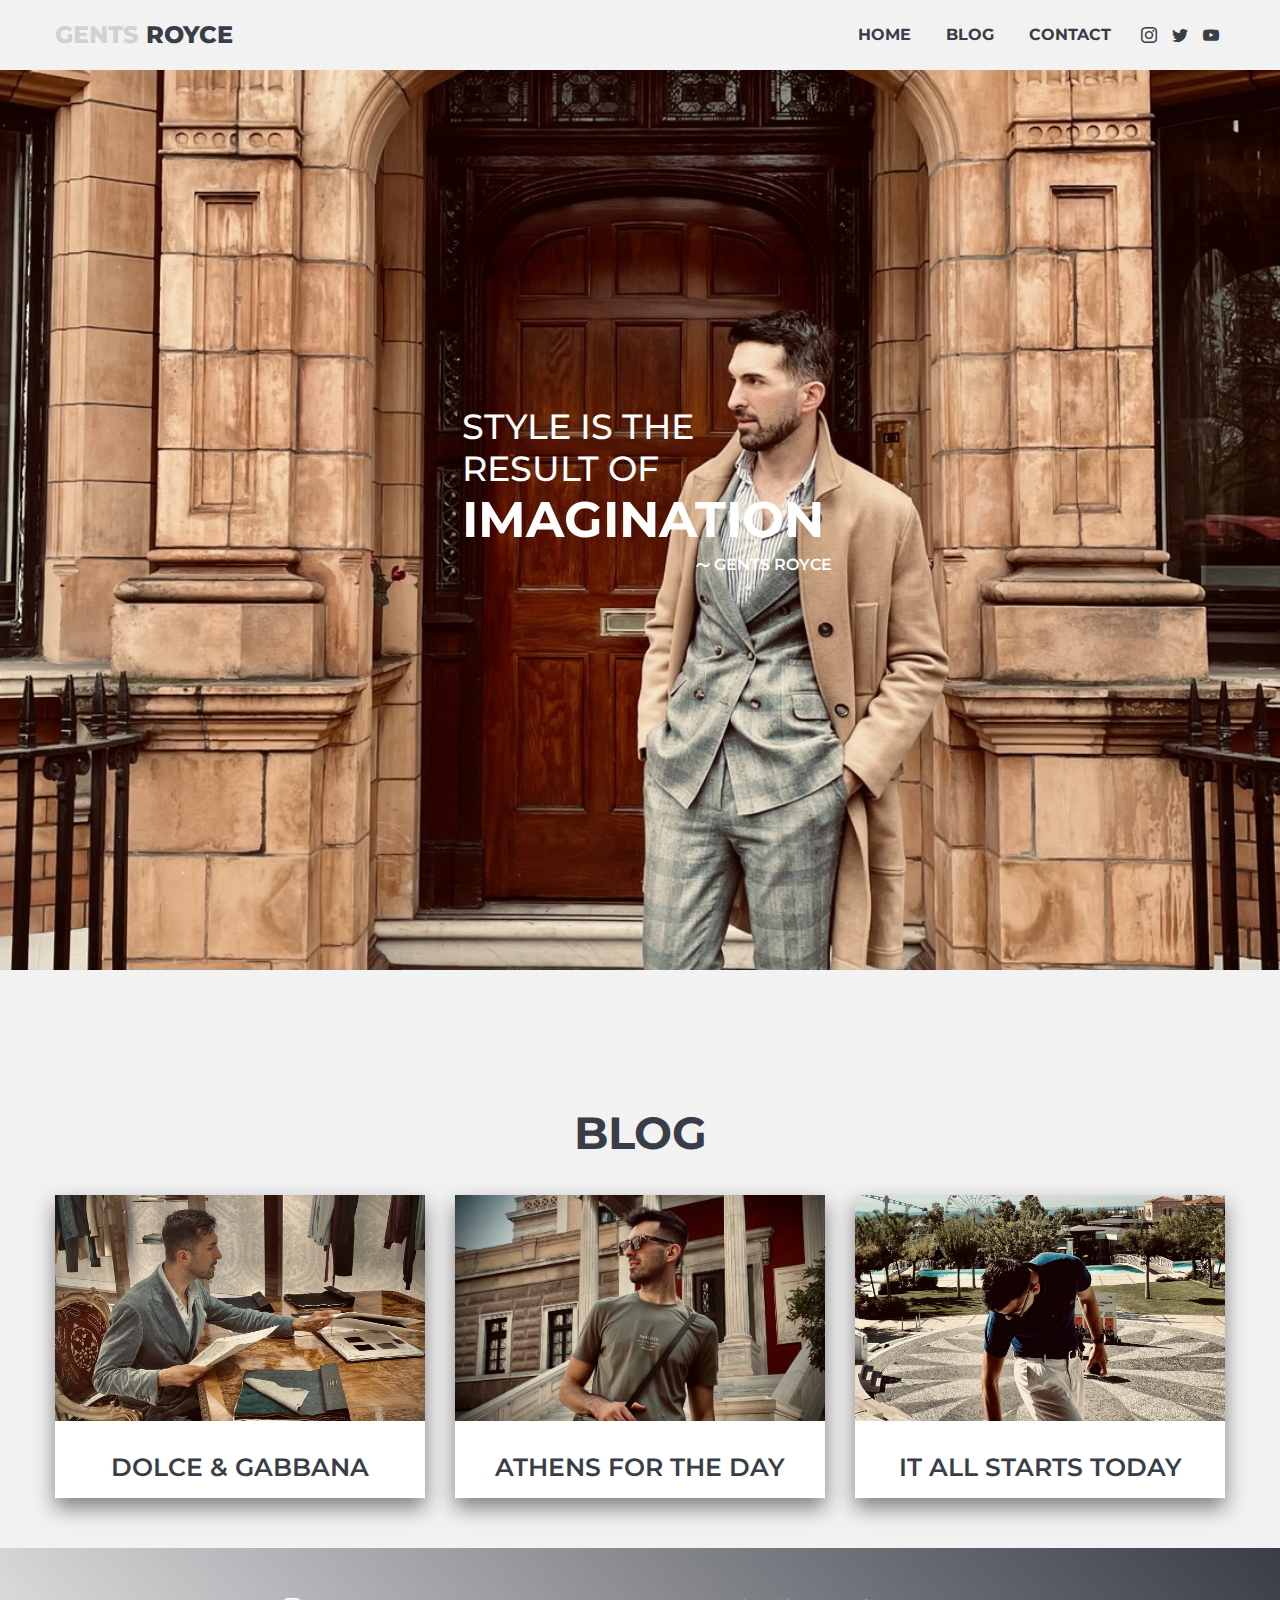
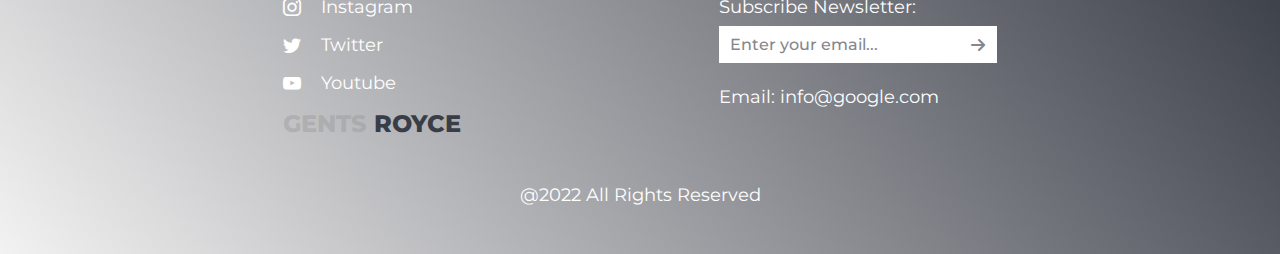
==== commit 8297ffed: "color" ====
--- a/index.html
+++ b/index.html
@@ -44,9 +44,9 @@
 					<h1 class="home__title animate__animated animate__animate__fadeInUp wow animated" 						data-wow-duration="1.5s" data-wow-delay="0.5s" 						style="visibility: visible; animation-duration: 1.5s; animation-delay: 0.5s; animation-name: fadeInUp;">Style is the result of <span>imagination</span></h1>-						<p class="home__cite animate__animated animate__animate__fadeInUp wow animated"+						<p class="home__cite _icon-tilde animate__animated animate__animate__fadeInUp wow animated" 						data-wow-duration="1.5s" data-wow-delay="1.5s"-						style="visibility: visible; animation-duration: 1.5s; animation-delay: 1.5s; animation-name: fadeInUp;">~Gents Royce</p>+						style="visibility: visible; animation-duration: 1.5s; animation-delay: 1.5s; animation-name: fadeInUp;">Gents Royce</p> 				</div> 			</div> 			</section>@@ -99,13 +99,13 @@
 										</div> 									</div> 								</div>-							</div>+							</div>							 						</div> 					</div> 				</div> 			</section> 		</main>-		<footer id="footer" class="footer">+		<footer class="footer"> 	<div class="footer__body"> 		<div class="footer__container"> 			<div class="footer__content">@@ -115,7 +115,7 @@
 					<a href="https://twitter.com/gents_royce" class="social-footer__item _icon-twitter">twitter</a> 					<a href="https://www.youtube.com/@gents_royce" class="social-footer__item _icon-youtube">youtube</a> 				</div>-					<a href="#" class="footer__logo"><span>GENTS</span> ROYCE</a>				+					<a href="#" data-da="footer__action, 0, 479.98" class="footer__logo"><span>GENTS</span> ROYCE</a>				 			</div> 			<div class="footer__action"> 				<div class="footer__subscribe subscribe">					--- a/css/style.min.css
+++ b/css/style.min.css
@@ -1 +1 @@
-@charset "UTF-8";@import url(https://fonts.googleapis.com/css?family=Montserrat:regular,500,600,700,800,900&display=swap);@font-face{font-family:icons;font-display:swap;src:url(../fonts/icons.woff) format("woff"),url(../fonts/icons.woff2#icons) format("woff2");font-weight:400;font-style:normal;font-display:block}[class*=" _icon-"]:before,[class^=_icon-]:before{font-family:icons;font-style:normal;font-weight:400;font-variant:normal;text-transform:none;line-height:1;-webkit-font-smoothing:antialiased;-moz-osx-font-smoothing:grayscale}[class*=" _icon-"]:before,[class^=_icon-]:before{display:block}._icon-arrow-right:before{content:"\ea3c"}._icon-instagram:before{content:"\ea92"}._icon-twitter:before{content:"\ea96"}._icon-youtube:before{content:"\ea9d"}*{padding:0;margin:0;border:0}*,:after,:before{-webkit-box-sizing:border-box;box-sizing:border-box}aside,footer,header,nav,section{display:block}body,html{height:100%;min-width:320px}body{line-height:1;font-family:Montserrat;-ms-text-size-adjust:100%;-moz-text-size-adjust:100%;-webkit-text-size-adjust:100%}button,input,textarea{font-family:Montserrat;font-size:inherit}input::-ms-clear{display:none}button{cursor:pointer;background-color:inherit}button::-moz-focus-inner{padding:0;border:0}a,a:visited{text-decoration:none}a:hover{text-decoration:none}ul li{list-style:none}img{vertical-align:top}h1,h2,h3,h4,h5,h6{font-weight:inherit;font-size:inherit}body{color:#393d47}body._lock{overflow:hidden;-ms-touch-action:none;touch-action:none}.wrapper{min-height:100%;overflow:hidden;display:-webkit-box;display:-ms-flexbox;display:flex;-webkit-box-orient:vertical;-webkit-box-direction:normal;-ms-flex-direction:column;flex-direction:column}.wrapper>main{-webkit-box-flex:1;-ms-flex:1 1 auto;flex:1 1 auto}.wrapper>*{min-width:0}[class*=__container]{max-width:73.125rem;-webkit-box-sizing:content-box;box-sizing:content-box;margin:0 auto;padding:0 .9375rem}.post{background-color:#f3f2f2}@supports (padding-top:clamp(6.25rem ,5.1136363636rem + 5.6818181818vw ,9.375rem)){.post__body{padding-top:clamp(6.25rem ,5.1136363636rem + 5.6818181818vw ,9.375rem)}}@supports not (padding-top:clamp(6.25rem ,5.1136363636rem + 5.6818181818vw ,9.375rem)){.post__body{padding-top:calc(6.25rem + 3.125 * (100vw - 20rem)/ 55)}}@supports (padding-bottom:clamp(1.875rem ,1.4204545455rem + 2.2727272727vw ,3.125rem)){.post__body{padding-bottom:clamp(1.875rem ,1.4204545455rem + 2.2727272727vw ,3.125rem)}}@supports not (padding-bottom:clamp(1.875rem ,1.4204545455rem + 2.2727272727vw ,3.125rem)){.post__body{padding-bottom:calc(1.875rem + 1.25 * (100vw - 20rem)/ 55)}}.post__title{font-weight:700;line-height:1.2;text-align:center;text-transform:uppercase;color:#393d47}@supports (margin-bottom:clamp(1.5625rem ,1.2215909091rem + 1.7045454545vw ,2.5rem)){.post__title{margin-bottom:clamp(1.5625rem ,1.2215909091rem + 1.7045454545vw ,2.5rem)}}@supports not (margin-bottom:clamp(1.5625rem ,1.2215909091rem + 1.7045454545vw ,2.5rem)){.post__title{margin-bottom:calc(1.5625rem + .9375 * (100vw - 20rem)/ 55)}}@supports (font-size:clamp(1.875rem ,1.5340909091rem + 1.7045454545vw ,2.8125rem)){.post__title{font-size:clamp(1.875rem ,1.5340909091rem + 1.7045454545vw ,2.8125rem)}}@supports not (font-size:clamp(1.875rem ,1.5340909091rem + 1.7045454545vw ,2.8125rem)){.post__title{font-size:calc(1.875rem + .9375 * (100vw - 20rem)/ 55)}}.post__item:not(:last-child){margin-bottom:2.1875rem}.item-post__text{font-size:1.125rem;line-height:1.5;text-align:left;color:#393d47}.item-post__text a{display:inline-block;color:#4169e1;text-transform:capitalize}.item-post__image-ibg{margin-bottom:.9375rem;padding:0 0 57% 0}[class*=-ibg]{position:relative}[class*=-ibg] img{position:absolute;width:100%;height:100%;top:0;left:0;-o-object-fit:cover;object-fit:cover}[class*=-ibg_contain] img{-o-object-fit:contain;object-fit:contain}.popup{-webkit-overflow-scrolling:touch;z-index:100;padding:30px 10px;position:fixed;top:0;left:0;width:100%;height:100%;-webkit-transition:visibility .8s ease 0s;-o-transition:visibility .8s ease 0s;transition:visibility .8s ease 0s;visibility:hidden}.popup::before{content:"";background-color:rgba(0,0,0,.7);position:fixed;width:100%;height:100%;top:0;left:0;opacity:0;-webkit-transition:opacity .8s ease 0s;-o-transition:opacity .8s ease 0s;transition:opacity .8s ease 0s}.popup.show{visibility:visible;overflow:auto}.popup.show::before{opacity:1}.popup.show .popup__body{-webkit-transform:scale(1);-ms-transform:scale(1);transform:scale(1)}.popup._active{overflow:auto;visibility:visible}.popup._active::before{opacity:1}.popup._active .popup__body{-webkit-transition:all .3s ease .2s;-o-transition:all .3s ease .2s;transition:all .3s ease .2s;-webkit-transform:scale(1);-ms-transform:scale(1);transform:scale(1)}.popup__content{display:-webkit-box;display:-ms-flexbox;display:flex;-webkit-box-orient:vertical;-webkit-box-direction:normal;-ms-flex-direction:column;flex-direction:column;-webkit-box-align:center;-ms-flex-align:center;align-items:center;min-height:100%;-webkit-box-flex:1;-ms-flex:1 1 auto;flex:1 1 auto;width:100%;display:flex;-webkit-box-pack:center;-ms-flex-pack:center;justify-content:center;align-items:center}.popup__body{-webkit-transform:scale(0);-ms-transform:scale(0);transform:scale(0);-webkit-transition:all .3s ease 0s;-o-transition:all .3s ease 0s;transition:all .3s ease 0s;background-color:#f3f2f2;width:100%;max-width:700px;text-align:center}@supports (padding-top:clamp(2.5rem ,1.5909090909rem + 4.5454545455vw ,5rem)){.popup__body{padding-top:clamp(2.5rem ,1.5909090909rem + 4.5454545455vw ,5rem)}}@supports not (padding-top:clamp(2.5rem ,1.5909090909rem + 4.5454545455vw ,5rem)){.popup__body{padding-top:calc(2.5rem + 2.5 * (100vw - 20rem)/ 55)}}@supports (padding-bottom:clamp(2.5rem ,1.5909090909rem + 4.5454545455vw ,5rem)){.popup__body{padding-bottom:clamp(2.5rem ,1.5909090909rem + 4.5454545455vw ,5rem)}}@supports not (padding-bottom:clamp(2.5rem ,1.5909090909rem + 4.5454545455vw ,5rem)){.popup__body{padding-bottom:calc(2.5rem + 2.5 * (100vw - 20rem)/ 55)}}@supports (padding-left:clamp(1.875rem ,0.7386363636rem + 5.6818181818vw ,5rem)){.popup__body{padding-left:clamp(1.875rem ,.7386363636rem + 5.6818181818vw ,5rem)}}@supports not (padding-left:clamp(1.875rem ,0.7386363636rem + 5.6818181818vw ,5rem)){.popup__body{padding-left:calc(1.875rem + 3.125 * (100vw - 20rem)/ 55)}}@supports (padding-right:clamp(1.875rem ,0.7386363636rem + 5.6818181818vw ,5rem)){.popup__body{padding-right:clamp(1.875rem ,.7386363636rem + 5.6818181818vw ,5rem)}}@supports not (padding-right:clamp(1.875rem ,0.7386363636rem + 5.6818181818vw ,5rem)){.popup__body{padding-right:calc(1.875rem + 3.125 * (100vw - 20rem)/ 55)}}.popup__close{width:20px;height:20px;position:absolute;top:10px;right:10px;cursor:pointer;z-index:30}.popup__title{display:inline-block;font-family:Montserrat;line-height:1.2;font-weight:700;text-transform:uppercase;color:#393d47}@supports (font-size:clamp(1.5625rem ,1.4488636364rem + 0.5681818182vw ,1.875rem)){.popup__title{font-size:clamp(1.5625rem ,1.4488636364rem + .5681818182vw ,1.875rem)}}@supports not (font-size:clamp(1.5625rem ,1.4488636364rem + 0.5681818182vw ,1.875rem)){.popup__title{font-size:calc(1.5625rem + .3125 * (100vw - 20rem)/ 55)}}.header{padding:23px 0 23px 0;position:fixed;top:0;left:0;width:100%;min-height:70px;background-color:#f3f2f2;z-index:50}.header__container{display:-webkit-box;display:-ms-flexbox;display:flex;-webkit-box-align:center;-ms-flex-align:center;align-items:center;gap:30px}@supports (gap:clamp(0.9375rem ,0.2678272468rem + 3.3483637662vw ,1.875rem)){.header__container{gap:clamp(.9375rem ,.2678272468rem + 3.3483637662vw ,1.875rem)}}@supports not (gap:clamp(0.9375rem ,0.2678272468rem + 3.3483637662vw ,1.875rem)){.header__container{gap:calc(.9375rem + .9375 * (100vw - 20rem)/ 27.99875)}}.header__logo{-webkit-box-flex:0 0 percent;-ms-flex:0 0 percent 200,1170;flex:0 0 percent 200,1170;font-weight:800;line-height:1;color:#393d47;text-transform:uppercase;white-space:nowrap}@supports (font-size:clamp(1.125rem ,0.9886363636rem + 0.6818181818vw ,1.5rem)){.header__logo{font-size:clamp(1.125rem ,.9886363636rem + .6818181818vw ,1.5rem)}}@supports not (font-size:clamp(1.125rem ,0.9886363636rem + 0.6818181818vw ,1.5rem)){.header__logo{font-size:calc(1.125rem + .375 * (100vw - 20rem)/ 55)}}.header__logo span{color:#89898950}.header__menu{-webkit-box-flex:1;-ms-flex:1 1 auto;flex:1 1 auto}.header__social{-webkit-box-flex:0;-ms-flex:0 0 84px;flex:0 0 84px}.menu__list{display:-webkit-box;display:-ms-flexbox;display:flex;-webkit-box-pack:end;-ms-flex-pack:end;justify-content:flex-end;gap:35px}.menu__link{position:relative;font-weight:700;line-height:1;text-transform:uppercase;color:#393d47}.menu__link::after{content:"";position:absolute;left:0;bottom:-2px;width:0;height:1px;background-color:#393d47;-webkit-transition:width .3s ease 0s;-o-transition:width .3s ease 0s;transition:width .3s ease 0s}.menu__link._active{color:red}.icon-menu{display:none}.social{display:-webkit-box;display:-ms-flexbox;display:flex;gap:15px}.social__item{color:#393d47;position:relative}@supports (font-size:clamp(0.9375rem ,0.8928551498rem + 0.2232242511vw ,1rem)){.social__item::before{font-size:clamp(.9375rem ,.8928551498rem + .2232242511vw ,1rem)}}@supports not (font-size:clamp(0.9375rem ,0.8928551498rem + 0.2232242511vw ,1rem)){.social__item::before{font-size:calc(.9375rem + .0625 * (100vw - 20rem)/ 27.99875)}}.social__item::after{content:"";position:absolute;left:0;bottom:-2px;width:0;height:1px;background-color:#393d47;-webkit-transition:width .3s ease 0s;-o-transition:width .3s ease 0s;transition:width .3s ease 0s}.footer{background-image:-o-linear-gradient(75deg,#f3f2f2,#393d47);background-image:linear-gradient(15deg,#f3f2f2,#393d47)}@supports (padding-top:clamp(1.875rem ,1.4204545455rem + 2.2727272727vw ,3.125rem)){.footer__body{padding-top:clamp(1.875rem ,1.4204545455rem + 2.2727272727vw ,3.125rem)}}@supports not (padding-top:clamp(1.875rem ,1.4204545455rem + 2.2727272727vw ,3.125rem)){.footer__body{padding-top:calc(1.875rem + 1.25 * (100vw - 20rem)/ 55)}}@supports (padding-bottom:clamp(1.875rem ,1.4204545455rem + 2.2727272727vw ,3.125rem)){.footer__body{padding-bottom:clamp(1.875rem ,1.4204545455rem + 2.2727272727vw ,3.125rem)}}@supports not (padding-bottom:clamp(1.875rem ,1.4204545455rem + 2.2727272727vw ,3.125rem)){.footer__body{padding-bottom:calc(1.875rem + 1.25 * (100vw - 20rem)/ 55)}}.footer__container{margin-bottom:1.875rem;display:-webkit-box;display:-ms-flexbox;display:flex;-webkit-box-pack:space-evenly;-ms-flex-pack:space-evenly;justify-content:space-evenly;-webkit-column-gap:30px;-moz-column-gap:30px;column-gap:30px}.footer__content{display:-webkit-box;display:-ms-flexbox;display:flex;-webkit-box-orient:vertical;-webkit-box-direction:normal;-ms-flex-direction:column;flex-direction:column}.footer__logo{margin-bottom:1.25rem;font-weight:800;line-height:1;color:#393d47;text-transform:uppercase;white-space:nowrap}@supports (font-size:clamp(1.125rem ,0.9886363636rem + 0.6818181818vw ,1.5rem)){.footer__logo{font-size:clamp(1.125rem ,.9886363636rem + .6818181818vw ,1.5rem)}}@supports not (font-size:clamp(1.125rem ,0.9886363636rem + 0.6818181818vw ,1.5rem)){.footer__logo{font-size:calc(1.125rem + .375 * (100vw - 20rem)/ 55)}}.footer__logo span{color:#89898950}.footer__email{display:inline-block;line-height:1;color:#fff}@supports (font-size:clamp(1rem ,0.9545454545rem + 0.2272727273vw ,1.125rem)){.footer__email{font-size:clamp(1rem ,.9545454545rem + .2272727273vw ,1.125rem)}}@supports not (font-size:clamp(1rem ,0.9545454545rem + 0.2272727273vw ,1.125rem)){.footer__email{font-size:calc(1rem + .125 * (100vw - 20rem)/ 55)}}.footer__email span{text-transform:capitalize}.footer__subscribe{margin-bottom:1.5625rem}.footer__copy{line-height:1;text-transform:capitalize;text-align:center;color:#fff}@supports (font-size:clamp(0.9375rem ,0.8693181818rem + 0.3409090909vw ,1.125rem)){.footer__copy{font-size:clamp(.9375rem ,.8693181818rem + .3409090909vw ,1.125rem)}}@supports not (font-size:clamp(0.9375rem ,0.8693181818rem + 0.3409090909vw ,1.125rem)){.footer__copy{font-size:calc(.9375rem + .1875 * (100vw - 20rem)/ 55)}}.form{position:relative}.form__label{margin-bottom:.625rem;display:block;font-size:18px;line-height:1;text-transform:capitalize;color:#fff}.form__line{max-width:28.125rem;display:-webkit-box;display:-ms-flexbox;display:flex;background-color:#fff;border:1px solid #a4a6ac}.form__input{width:100%;height:2.1875rem;-webkit-box-flex:1;-ms-flex:1 1 auto;flex:1 1 auto;padding:0 .625rem;font-size:1rem;line-height:1;color:#85878d;font-weight:500;background-color:#fff}.form__input::-webkit-input-placeholder{color:#85878d}.form__input::-moz-placeholder{color:#85878d}.form__input:-ms-input-placeholder{color:#85878d}.form__input::-ms-input-placeholder{color:#85878d}.form__input::placeholder{color:#85878d}.form__error{position:absolute;top:102%;left:0;font-size:1rem;line-height:1;font-weight:400;color:#f60}.form__button{padding:0 .625rem;font-size:1rem;line-height:1;color:#85878d;background-color:#fff}.social-footer{margin-bottom:1.25rem;display:-webkit-box;display:-ms-flexbox;display:flex;-webkit-box-orient:vertical;-webkit-box-direction:normal;-ms-flex-direction:column;flex-direction:column;text-align:center}.social-footer__item{display:-webkit-box;display:-ms-flexbox;display:flex;-webkit-box-align:center;-ms-flex-align:center;align-items:center;gap:20px;text-transform:capitalize;color:#fff;position:relative}.social-footer__item:not(:last-child){margin-bottom:1.25rem}@supports (font-size:clamp(0.875rem ,0.7840909091rem + 0.4545454545vw ,1.125rem)){.social-footer__item{font-size:clamp(.875rem ,.7840909091rem + .4545454545vw ,1.125rem)}}@supports not (font-size:clamp(0.875rem ,0.7840909091rem + 0.4545454545vw ,1.125rem)){.social-footer__item{font-size:calc(.875rem + .25 * (100vw - 20rem)/ 55)}}.post{background-color:#f3f2f2}.post__body{text-align:center}@supports (padding-top:clamp(6.25rem ,5.1136363636rem + 5.6818181818vw ,9.375rem)){.post__body{padding-top:clamp(6.25rem ,5.1136363636rem + 5.6818181818vw ,9.375rem)}}@supports not (padding-top:clamp(6.25rem ,5.1136363636rem + 5.6818181818vw ,9.375rem)){.post__body{padding-top:calc(6.25rem + 3.125 * (100vw - 20rem)/ 55)}}@supports (padding-bottom:clamp(1.875rem ,1.4204545455rem + 2.2727272727vw ,3.125rem)){.post__body{padding-bottom:clamp(1.875rem ,1.4204545455rem + 2.2727272727vw ,3.125rem)}}@supports not (padding-bottom:clamp(1.875rem ,1.4204545455rem + 2.2727272727vw ,3.125rem)){.post__body{padding-bottom:calc(1.875rem + 1.25 * (100vw - 20rem)/ 55)}}.post__title{font-weight:700;line-height:1.2;text-align:center;text-transform:uppercase;color:#393d47}@supports (margin-bottom:clamp(1.5625rem ,1.2215909091rem + 1.7045454545vw ,2.5rem)){.post__title{margin-bottom:clamp(1.5625rem ,1.2215909091rem + 1.7045454545vw ,2.5rem)}}@supports not (margin-bottom:clamp(1.5625rem ,1.2215909091rem + 1.7045454545vw ,2.5rem)){.post__title{margin-bottom:calc(1.5625rem + .9375 * (100vw - 20rem)/ 55)}}@supports (font-size:clamp(1.875rem ,1.5340909091rem + 1.7045454545vw ,2.8125rem)){.post__title{font-size:clamp(1.875rem ,1.5340909091rem + 1.7045454545vw ,2.8125rem)}}@supports not (font-size:clamp(1.875rem ,1.5340909091rem + 1.7045454545vw ,2.8125rem)){.post__title{font-size:calc(1.875rem + .9375 * (100vw - 20rem)/ 55)}}.post__item:not(:last-child){margin-bottom:2.1875rem}.item-post__text{margin-bottom:1.25rem;font-size:1.125rem;line-height:1.5;color:#393d47}.item-post__text a{display:inline-block;color:#4169e1}.item-post__image-ibg{padding:0 0 57% 0}._no-webp .home{background:url(../img/home/bg.jpg) center/cover no-repeat}.home{display:-webkit-box;display:-ms-flexbox;display:flex;-webkit-box-align:center;-ms-flex-align:center;align-items:center;width:100%;height:100vh;min-height:650px}.home__image-ibg{padding:0 0 40% 0}.home__body{-webkit-box-flex:1;-ms-flex:1 1 auto;flex:1 1 auto;display:-webkit-box;display:-ms-flexbox;display:flex;-webkit-box-orient:vertical;-webkit-box-direction:normal;-ms-flex-direction:column;flex-direction:column;-webkit-box-align:start;-ms-flex-align:start;align-items:flex-start;-webkit-transform:translate(2%,-18%);-ms-transform:translate(2%,-18%);transform:translate(2%,-18%)}@supports (max-width:clamp(15.625rem ,12.8977272727rem + 13.6363636364vw ,23.125rem)){.home__body{max-width:clamp(15.625rem ,12.8977272727rem + 13.6363636364vw ,23.125rem)}}@supports not (max-width:clamp(15.625rem ,12.8977272727rem + 13.6363636364vw ,23.125rem)){.home__body{max-width:calc(15.625rem + 7.5 * (100vw - 20rem)/ 55)}}.home__title{margin:0 0 .3125rem 0;font-weight:500;line-height:1.2;text-transform:uppercase;text-align:left;color:#fff}@supports (font-size:clamp(1.5625rem ,1.3352272727rem + 1.1363636364vw ,2.1875rem)){.home__title{font-size:clamp(1.5625rem ,1.3352272727rem + 1.1363636364vw ,2.1875rem)}}@supports not (font-size:clamp(1.5625rem ,1.3352272727rem + 1.1363636364vw ,2.1875rem)){.home__title{font-size:calc(1.5625rem + .625 * (100vw - 20rem)/ 55)}}.home__title span{font-weight:700}@supports (font-size:clamp(2.1875rem ,1.8465909091rem + 1.7045454545vw ,3.125rem)){.home__title span{font-size:clamp(2.1875rem ,1.8465909091rem + 1.7045454545vw ,3.125rem)}}@supports not (font-size:clamp(2.1875rem ,1.8465909091rem + 1.7045454545vw ,3.125rem)){.home__title span{font-size:calc(2.1875rem + .9375 * (100vw - 20rem)/ 55)}}.home__cite{font-weight:600;line-height:1.2;text-transform:uppercase;color:#fff;-ms-flex-item-align:end;align-self:flex-end}@supports (font-size:clamp(0.8125rem ,0.7443181818rem + 0.3409090909vw ,1rem)){.home__cite{font-size:clamp(.8125rem ,.7443181818rem + .3409090909vw ,1rem)}}@supports not (font-size:clamp(0.8125rem ,0.7443181818rem + 0.3409090909vw ,1rem)){.home__cite{font-size:calc(.8125rem + .1875 * (100vw - 20rem)/ 55)}}.animate__animated.animate__animate__fadeInUp{-webkit-animation-name:fadeInUp;animation-name:fadeInUp;--animate-duration:1.5s;-webkit-animation-delay:.5s;animation-delay:.5s}@-webkit-keyframes fadeInUp{0%{opacity:0;-webkit-transform:translate3d(0,100%,0);transform:translate3d(0,100%,0)}100%{opacity:1;-webkit-transform:translateZ(0);transform:translateZ(0)}}@keyframes fadeInUp{0%{opacity:0;-webkit-transform:translate3d(0,100%,0);transform:translate3d(0,100%,0)}100%{opacity:1;-webkit-transform:translateZ(0);transform:translateZ(0)}}.blog{background-color:#f3f2f2;padding:70px 0 50px 0}.blog__title{padding:70px 0 0 0;margin:0 0 40px 0;font-weight:700;line-height:1;text-align:center;text-transform:uppercase;color:#393d47}@supports (font-size:clamp(2.1875rem ,1.9602272727rem + 1.1363636364vw ,2.8125rem)){.blog__title{font-size:clamp(2.1875rem ,1.9602272727rem + 1.1363636364vw ,2.8125rem)}}@supports not (font-size:clamp(2.1875rem ,1.9602272727rem + 1.1363636364vw ,2.8125rem)){.blog__title{font-size:calc(2.1875rem + .625 * (100vw - 20rem)/ 55)}}.blog__items{display:-ms-grid;display:grid;grid-template-columns:repeat(auto-fit,minmax(260px,1fr));gap:30px}.blog__item{height:100%}.item-blog{position:relative;background-color:#fff;-webkit-box-shadow:0 10px 20px 0 #5c5858bf;box-shadow:0 10px 20px 0 #5c5858bf}.item-blog__image-ibg{margin:0 0 15px 0;padding:0 0 61% 0}.item-blog__body{padding:15px;text-align:center;display:-webkit-box;display:-ms-flexbox;display:flex;-webkit-box-orient:vertical;-webkit-box-direction:normal;-ms-flex-direction:column;flex-direction:column;-webkit-box-flex:1;-ms-flex:1 1 auto;flex:1 1 auto}.item-blog__title{display:inline-block;font-size:1.5625rem;font-weight:600;line-height:1.3;text-transform:uppercase;color:#393d47}.item-blog__title:not(:last-child){margin-bottom:.6em}.hover-item-blog{opacity:0;visibility:hidden;position:absolute;top:0;left:0;width:100%;height:100%;display:-webkit-box;display:-ms-flexbox;display:flex;-webkit-box-orient:vertical;-webkit-box-direction:normal;-ms-flex-direction:column;flex-direction:column;-webkit-box-pack:center;-ms-flex-pack:center;justify-content:center;background-color:rgba(255,255,255,.9)}.hover-item-blog__btn{padding:15px 25px;-ms-flex-item-align:center;-ms-grid-row-align:center;align-self:center;font-size:1.25rem;font-weight:600;line-height:1;text-align:center;text-transform:uppercase;color:#393d47;border:3px solid #393d47;-webkit-transition:all .3s ease 0s;-o-transition:all .3s ease 0s;transition:all .3s ease 0s}.hover-item-blog__btn:hover{background-color:#ecebeb}.block__content{font-size:1.125rem;line-height:1;text-align:left;color:#393d47}@media (min-width:61.99875em){.menu__link:hover::after{width:100%}.social__item:hover::after{width:100%}}@media (max-width:75em){.home__body{-webkit-transform:translate(7%,-18%);-ms-transform:translate(7%,-18%);transform:translate(7%,-18%)}}@media (max-width:47.99875em){.menu__body{opacity:0;visibility:hidden;position:fixed;width:100%;height:100%;top:0;left:0;overflow:auto;padding:3.75rem 0 1.875rem 0;text-align:center;background-color:#f3f2f2;z-index:2;-webkit-transition:all .4s ease 0s;-o-transition:all .4s ease 0s;transition:all .4s ease 0s}.menu__body:before{content:"";top:0;left:0;position:fixed;width:100%;height:60px;z-index:11;background-color:#f3f2f2}.menu__body._active{opacity:1;visibility:visible}.menu__list{display:block;padding:2.5rem 0 0 0}.menu__list li{text-align:center;margin:0 0 1.25rem 0;padding:0}.menu__list li:first-child{padding:0}.icon-menu{display:block;position:absolute;top:25px;right:15px;width:30px;height:18px;cursor:pointer}.icon-menu span{-webkit-transition:all .3s ease 0s;-o-transition:all .3s ease 0s;transition:all .3s ease 0s;top:calc(50% - 1px);left:0;position:absolute;width:100%;height:2px;background-color:#393d47}.icon-menu span:first-child{top:0}.icon-menu span:last-child{top:auto;bottom:0}.icon-menu._active{z-index:3}.icon-menu._active span{-webkit-transform:scale(0);-ms-transform:scale(0);transform:scale(0)}.icon-menu._active span:first-child{-webkit-transform:rotate(-45deg);-ms-transform:rotate(-45deg);transform:rotate(-45deg);top:calc(50% - 1px)}.icon-menu._active span:last-child{-webkit-transform:rotate(45deg);-ms-transform:rotate(45deg);transform:rotate(45deg);bottom:calc(50% - 1px)}.social{padding:0 45px 0 0}.home__body{-webkit-transform:translate(6%,-18%);-ms-transform:translate(6%,-18%);transform:translate(6%,-18%)}}@media (max-width:47.99875em) and (max-width:47.99875em){.menu__body{padding:4.375rem 0 1.875rem 0}}@media (max-width:29.99875em){.footer__container{-ms-flex-wrap:wrap;flex-wrap:wrap;-webkit-box-pack:center;-ms-flex-pack:center;justify-content:center;-webkit-box-orient:vertical;-webkit-box-direction:reverse;-ms-flex-direction:column-reverse;flex-direction:column-reverse}.footer__email{margin-bottom:1.25rem}}@media (any-hover:hover){.item-post__text a:hover{text-decoration:underline}.footer__email:hover{color:#c7c3c3}.form__label:hover{color:#c7c3c3}.social-footer__item:hover{color:#c7c3c3}.item-post__text a:hover{text-decoration:underline}.item-blog:hover .hover-item-blog{-webkit-transition:all .3s ease 0s;-o-transition:all .3s ease 0s;transition:all .3s ease 0s;opacity:1;visibility:visible}}._webp .home{background:url(../img/home/bg.webp) center/cover no-repeat}+@charset "UTF-8";@import url(https://fonts.googleapis.com/css?family=Montserrat:regular,500,600,700,800,900&display=swap);@font-face{font-family:icons;font-display:swap;src:url(../fonts/icons.woff) format("woff"),url(../fonts/icons.woff2#icons) format("woff2");font-weight:400;font-style:normal;font-display:block}[class*=" _icon-"]:before,[class^=_icon-]:before{font-family:icons;font-style:normal;font-weight:400;font-variant:normal;text-transform:none;line-height:1;-webkit-font-smoothing:antialiased;-moz-osx-font-smoothing:grayscale}[class*=" _icon-"]:before,[class^=_icon-]:before{display:block}._icon-arrow-right:before{content:"\e900"}._icon-instagram:before{content:"\e901"}._icon-tilde:before{content:"\e902"}._icon-twitter:before{content:"\e903"}._icon-youtube:before{content:"\e904"}*{padding:0;margin:0;border:0}*,:after,:before{-webkit-box-sizing:border-box;box-sizing:border-box}aside,footer,header,nav,section{display:block}body,html{height:100%;min-width:320px}body{line-height:1;font-family:Montserrat;-ms-text-size-adjust:100%;-moz-text-size-adjust:100%;-webkit-text-size-adjust:100%}button,input,textarea{font-family:Montserrat;font-size:inherit}input::-ms-clear{display:none}button{cursor:pointer;background-color:inherit}button::-moz-focus-inner{padding:0;border:0}a,a:visited{text-decoration:none}a:hover{text-decoration:none}ul li{list-style:none}img{vertical-align:top}h1,h2,h3,h4,h5,h6{font-weight:inherit;font-size:inherit}body{color:#393d47}body._lock{overflow:hidden;-ms-touch-action:none;touch-action:none}.wrapper{min-height:100%;overflow:hidden;display:-webkit-box;display:-ms-flexbox;display:flex;-webkit-box-orient:vertical;-webkit-box-direction:normal;-ms-flex-direction:column;flex-direction:column}.wrapper>main{-webkit-box-flex:1;-ms-flex:1 1 auto;flex:1 1 auto}.wrapper>*{min-width:0}[class*=__container]{max-width:73.125rem;-webkit-box-sizing:content-box;box-sizing:content-box;margin:0 auto;padding:0 .9375rem}.post{background-color:#f3f2f2}@supports (padding-top:clamp(6.25rem ,5.1136363636rem + 5.6818181818vw ,9.375rem)){.post__body{padding-top:clamp(6.25rem ,5.1136363636rem + 5.6818181818vw ,9.375rem)}}@supports not (padding-top:clamp(6.25rem ,5.1136363636rem + 5.6818181818vw ,9.375rem)){.post__body{padding-top:calc(6.25rem + 3.125 * (100vw - 20rem)/ 55)}}@supports (padding-bottom:clamp(1.875rem ,1.4204545455rem + 2.2727272727vw ,3.125rem)){.post__body{padding-bottom:clamp(1.875rem ,1.4204545455rem + 2.2727272727vw ,3.125rem)}}@supports not (padding-bottom:clamp(1.875rem ,1.4204545455rem + 2.2727272727vw ,3.125rem)){.post__body{padding-bottom:calc(1.875rem + 1.25 * (100vw - 20rem)/ 55)}}.post__title{font-weight:700;line-height:1.2;text-align:center;text-transform:uppercase;color:#393d47}@supports (margin-bottom:clamp(1.5625rem ,1.2215909091rem + 1.7045454545vw ,2.5rem)){.post__title{margin-bottom:clamp(1.5625rem ,1.2215909091rem + 1.7045454545vw ,2.5rem)}}@supports not (margin-bottom:clamp(1.5625rem ,1.2215909091rem + 1.7045454545vw ,2.5rem)){.post__title{margin-bottom:calc(1.5625rem + .9375 * (100vw - 20rem)/ 55)}}@supports (font-size:clamp(1.875rem ,1.5340909091rem + 1.7045454545vw ,2.8125rem)){.post__title{font-size:clamp(1.875rem ,1.5340909091rem + 1.7045454545vw ,2.8125rem)}}@supports not (font-size:clamp(1.875rem ,1.5340909091rem + 1.7045454545vw ,2.8125rem)){.post__title{font-size:calc(1.875rem + .9375 * (100vw - 20rem)/ 55)}}.post__item:not(:last-child){margin-bottom:2.1875rem}.item-post__text{font-size:1.125rem;line-height:1.5;text-align:left;color:#393d47}.item-post__text a{display:inline-block;color:#4169e1;text-transform:capitalize}.item-post__image-ibg{margin-bottom:.9375rem;padding:0 0 57% 0}[class*=-ibg]{position:relative}[class*=-ibg] img{position:absolute;width:100%;height:100%;top:0;left:0;-o-object-fit:cover;object-fit:cover}[class*=-ibg_contain] img{-o-object-fit:contain;object-fit:contain}.popup{-webkit-overflow-scrolling:touch;z-index:100;padding:30px 10px;position:fixed;top:0;left:0;width:100%;height:100%;-webkit-transition:visibility .8s ease 0s;-o-transition:visibility .8s ease 0s;transition:visibility .8s ease 0s;visibility:hidden}.popup::before{content:"";background-color:rgba(0,0,0,.7);position:fixed;width:100%;height:100%;top:0;left:0;opacity:0;-webkit-transition:opacity .8s ease 0s;-o-transition:opacity .8s ease 0s;transition:opacity .8s ease 0s}.popup.show{visibility:visible;overflow:auto}.popup.show::before{opacity:1}.popup.show .popup__body{-webkit-transform:scale(1);-ms-transform:scale(1);transform:scale(1)}.popup._active{overflow:auto;visibility:visible}.popup._active::before{opacity:1}.popup._active .popup__body{-webkit-transition:all .3s ease .2s;-o-transition:all .3s ease .2s;transition:all .3s ease .2s;-webkit-transform:scale(1);-ms-transform:scale(1);transform:scale(1)}.popup__content{display:-webkit-box;display:-ms-flexbox;display:flex;-webkit-box-orient:vertical;-webkit-box-direction:normal;-ms-flex-direction:column;flex-direction:column;-webkit-box-align:center;-ms-flex-align:center;align-items:center;min-height:100%;-webkit-box-flex:1;-ms-flex:1 1 auto;flex:1 1 auto;width:100%;display:flex;-webkit-box-pack:center;-ms-flex-pack:center;justify-content:center;align-items:center}.popup__body{-webkit-transform:scale(0);-ms-transform:scale(0);transform:scale(0);-webkit-transition:all .3s ease 0s;-o-transition:all .3s ease 0s;transition:all .3s ease 0s;background-color:#f3f2f2;width:100%;max-width:700px;text-align:center}@supports (padding-top:clamp(2.5rem ,1.5909090909rem + 4.5454545455vw ,5rem)){.popup__body{padding-top:clamp(2.5rem ,1.5909090909rem + 4.5454545455vw ,5rem)}}@supports not (padding-top:clamp(2.5rem ,1.5909090909rem + 4.5454545455vw ,5rem)){.popup__body{padding-top:calc(2.5rem + 2.5 * (100vw - 20rem)/ 55)}}@supports (padding-bottom:clamp(2.5rem ,1.5909090909rem + 4.5454545455vw ,5rem)){.popup__body{padding-bottom:clamp(2.5rem ,1.5909090909rem + 4.5454545455vw ,5rem)}}@supports not (padding-bottom:clamp(2.5rem ,1.5909090909rem + 4.5454545455vw ,5rem)){.popup__body{padding-bottom:calc(2.5rem + 2.5 * (100vw - 20rem)/ 55)}}@supports (padding-left:clamp(1.875rem ,0.7386363636rem + 5.6818181818vw ,5rem)){.popup__body{padding-left:clamp(1.875rem ,.7386363636rem + 5.6818181818vw ,5rem)}}@supports not (padding-left:clamp(1.875rem ,0.7386363636rem + 5.6818181818vw ,5rem)){.popup__body{padding-left:calc(1.875rem + 3.125 * (100vw - 20rem)/ 55)}}@supports (padding-right:clamp(1.875rem ,0.7386363636rem + 5.6818181818vw ,5rem)){.popup__body{padding-right:clamp(1.875rem ,.7386363636rem + 5.6818181818vw ,5rem)}}@supports not (padding-right:clamp(1.875rem ,0.7386363636rem + 5.6818181818vw ,5rem)){.popup__body{padding-right:calc(1.875rem + 3.125 * (100vw - 20rem)/ 55)}}.popup__close{width:20px;height:20px;position:absolute;top:10px;right:10px;cursor:pointer;z-index:30}.popup__title{display:inline-block;font-family:Montserrat;line-height:1.2;font-weight:700;text-transform:uppercase;color:#393d47}@supports (font-size:clamp(1.5625rem ,1.4488636364rem + 0.5681818182vw ,1.875rem)){.popup__title{font-size:clamp(1.5625rem ,1.4488636364rem + .5681818182vw ,1.875rem)}}@supports not (font-size:clamp(1.5625rem ,1.4488636364rem + 0.5681818182vw ,1.875rem)){.popup__title{font-size:calc(1.5625rem + .3125 * (100vw - 20rem)/ 55)}}.header{padding:23px 0 23px 0;position:fixed;top:0;left:0;width:100%;min-height:70px;background-color:#f3f2f2;z-index:50}.header__container{display:-webkit-box;display:-ms-flexbox;display:flex;-webkit-box-align:center;-ms-flex-align:center;align-items:center;gap:30px}@supports (gap:clamp(0.9375rem ,0.2678272468rem + 3.3483637662vw ,1.875rem)){.header__container{gap:clamp(.9375rem ,.2678272468rem + 3.3483637662vw ,1.875rem)}}@supports not (gap:clamp(0.9375rem ,0.2678272468rem + 3.3483637662vw ,1.875rem)){.header__container{gap:calc(.9375rem + .9375 * (100vw - 20rem)/ 27.99875)}}.header__logo{-webkit-box-flex:0 0 percent;-ms-flex:0 0 percent 200,1170;flex:0 0 percent 200,1170;font-weight:800;line-height:1;color:#393d47;text-transform:uppercase;white-space:nowrap}@supports (font-size:clamp(1.125rem ,0.9886363636rem + 0.6818181818vw ,1.5rem)){.header__logo{font-size:clamp(1.125rem ,.9886363636rem + .6818181818vw ,1.5rem)}}@supports not (font-size:clamp(1.125rem ,0.9886363636rem + 0.6818181818vw ,1.5rem)){.header__logo{font-size:calc(1.125rem + .375 * (100vw - 20rem)/ 55)}}.header__logo span{color:#89898950}.header__menu{-webkit-box-flex:1;-ms-flex:1 1 auto;flex:1 1 auto}.header__social{-webkit-box-flex:0;-ms-flex:0 0 84px;flex:0 0 84px}.menu__list{display:-webkit-box;display:-ms-flexbox;display:flex;-webkit-box-pack:end;-ms-flex-pack:end;justify-content:flex-end;gap:35px}.menu__link{position:relative;font-weight:700;line-height:1;text-transform:uppercase;color:#393d47;-webkit-transition:all .3s ease 0s;-o-transition:all .3s ease 0s;transition:all .3s ease 0s}.menu__link::after{content:"";position:absolute;left:0;bottom:-2px;width:0;height:1px;background-color:#393d47;-webkit-transition:width .3s ease 0s;-o-transition:width .3s ease 0s;transition:width .3s ease 0s}.menu__link._active{color:#bb9c66}.icon-menu{display:none}.social{display:-webkit-box;display:-ms-flexbox;display:flex;gap:15px}.social__item{color:#393d47;position:relative}@supports (font-size:clamp(0.9375rem ,0.8928551498rem + 0.2232242511vw ,1rem)){.social__item::before{font-size:clamp(.9375rem ,.8928551498rem + .2232242511vw ,1rem)}}@supports not (font-size:clamp(0.9375rem ,0.8928551498rem + 0.2232242511vw ,1rem)){.social__item::before{font-size:calc(.9375rem + .0625 * (100vw - 20rem)/ 27.99875)}}.social__item::after{content:"";position:absolute;left:0;bottom:-2px;width:0;height:1px;background-color:#393d47;-webkit-transition:width .3s ease 0s;-o-transition:width .3s ease 0s;transition:width .3s ease 0s}.footer{background-image:-o-linear-gradient(40deg,#f3f2f2,#393d47);background-image:linear-gradient(50deg,#f3f2f2,#393d47)}@supports (padding-top:clamp(1.875rem ,1.4204545455rem + 2.2727272727vw ,3.125rem)){.footer__body{padding-top:clamp(1.875rem ,1.4204545455rem + 2.2727272727vw ,3.125rem)}}@supports not (padding-top:clamp(1.875rem ,1.4204545455rem + 2.2727272727vw ,3.125rem)){.footer__body{padding-top:calc(1.875rem + 1.25 * (100vw - 20rem)/ 55)}}@supports (padding-bottom:clamp(1.875rem ,1.4204545455rem + 2.2727272727vw ,3.125rem)){.footer__body{padding-bottom:clamp(1.875rem ,1.4204545455rem + 2.2727272727vw ,3.125rem)}}@supports not (padding-bottom:clamp(1.875rem ,1.4204545455rem + 2.2727272727vw ,3.125rem)){.footer__body{padding-bottom:calc(1.875rem + 1.25 * (100vw - 20rem)/ 55)}}.footer__container{margin-bottom:1.875rem;display:-webkit-box;display:-ms-flexbox;display:flex;-webkit-box-pack:space-evenly;-ms-flex-pack:space-evenly;justify-content:space-evenly;-webkit-column-gap:30px;-moz-column-gap:30px;column-gap:30px}.footer__content{display:-webkit-box;display:-ms-flexbox;display:flex;-webkit-box-orient:vertical;-webkit-box-direction:normal;-ms-flex-direction:column;flex-direction:column}.footer__logo{margin-bottom:1.25rem;display:inline-block;font-weight:800;line-height:1;color:#393d47;text-transform:uppercase;white-space:nowrap}@supports (font-size:clamp(1.125rem ,0.9886363636rem + 0.6818181818vw ,1.5rem)){.footer__logo{font-size:clamp(1.125rem ,.9886363636rem + .6818181818vw ,1.5rem)}}@supports not (font-size:clamp(1.125rem ,0.9886363636rem + 0.6818181818vw ,1.5rem)){.footer__logo{font-size:calc(1.125rem + .375 * (100vw - 20rem)/ 55)}}.footer__logo span{color:#89898950}.footer__email{display:inline-block;line-height:1;color:#fff}@supports (font-size:clamp(1rem ,0.9545454545rem + 0.2272727273vw ,1.125rem)){.footer__email{font-size:clamp(1rem ,.9545454545rem + .2272727273vw ,1.125rem)}}@supports not (font-size:clamp(1rem ,0.9545454545rem + 0.2272727273vw ,1.125rem)){.footer__email{font-size:calc(1rem + .125 * (100vw - 20rem)/ 55)}}.footer__email span{text-transform:capitalize}.footer__subscribe{margin-bottom:1.5625rem}.footer__copy{line-height:1;text-transform:capitalize;text-align:center;color:#fff}@supports (font-size:clamp(0.9375rem ,0.8693181818rem + 0.3409090909vw ,1.125rem)){.footer__copy{font-size:clamp(.9375rem ,.8693181818rem + .3409090909vw ,1.125rem)}}@supports not (font-size:clamp(0.9375rem ,0.8693181818rem + 0.3409090909vw ,1.125rem)){.footer__copy{font-size:calc(.9375rem + .1875 * (100vw - 20rem)/ 55)}}.form{position:relative}.form__label{margin-bottom:.625rem;display:block;line-height:1;text-transform:capitalize;color:#fff}@supports (font-size:clamp(1rem ,0.9545454545rem + 0.2272727273vw ,1.125rem)){.form__label{font-size:clamp(1rem ,.9545454545rem + .2272727273vw ,1.125rem)}}@supports not (font-size:clamp(1rem ,0.9545454545rem + 0.2272727273vw ,1.125rem)){.form__label{font-size:calc(1rem + .125 * (100vw - 20rem)/ 55)}}.form__line{max-width:28.125rem;display:-webkit-box;display:-ms-flexbox;display:flex;background-color:#fff;border:1px solid transparent}.form__input{width:100%;height:2.1875rem;-webkit-box-flex:1;-ms-flex:1 1 auto;flex:1 1 auto;padding:0 .625rem;font-size:1rem;line-height:1;color:#85878d;font-weight:500;background-color:#fff}.form__input::-webkit-input-placeholder{color:#85878d}.form__input::-moz-placeholder{color:#85878d}.form__input:-ms-input-placeholder{color:#85878d}.form__input::-ms-input-placeholder{color:#85878d}.form__input::placeholder{color:#85878d}.form__error{position:absolute;top:102%;left:0;font-size:1rem;line-height:1;font-weight:400;color:#bb9c66}.form__button{padding:0 .625rem;font-size:1rem;line-height:1;color:#85878d;background-color:#fff}.social-footer{margin-bottom:1.25rem;display:-webkit-box;display:-ms-flexbox;display:flex;-webkit-box-orient:vertical;-webkit-box-direction:normal;-ms-flex-direction:column;flex-direction:column;text-align:center}.social-footer__item{display:-webkit-box;display:-ms-flexbox;display:flex;-webkit-box-align:center;-ms-flex-align:center;align-items:center;gap:20px;text-transform:capitalize;color:#fff;position:relative}.social-footer__item:not(:last-child){margin-bottom:1.25rem}@supports (font-size:clamp(1rem ,0.9545454545rem + 0.2272727273vw ,1.125rem)){.social-footer__item{font-size:clamp(1rem ,.9545454545rem + .2272727273vw ,1.125rem)}}@supports not (font-size:clamp(1rem ,0.9545454545rem + 0.2272727273vw ,1.125rem)){.social-footer__item{font-size:calc(1rem + .125 * (100vw - 20rem)/ 55)}}.post{background-color:#f3f2f2}.post__body{text-align:center}@supports (padding-top:clamp(6.25rem ,5.1136363636rem + 5.6818181818vw ,9.375rem)){.post__body{padding-top:clamp(6.25rem ,5.1136363636rem + 5.6818181818vw ,9.375rem)}}@supports not (padding-top:clamp(6.25rem ,5.1136363636rem + 5.6818181818vw ,9.375rem)){.post__body{padding-top:calc(6.25rem + 3.125 * (100vw - 20rem)/ 55)}}@supports (padding-bottom:clamp(1.875rem ,1.4204545455rem + 2.2727272727vw ,3.125rem)){.post__body{padding-bottom:clamp(1.875rem ,1.4204545455rem + 2.2727272727vw ,3.125rem)}}@supports not (padding-bottom:clamp(1.875rem ,1.4204545455rem + 2.2727272727vw ,3.125rem)){.post__body{padding-bottom:calc(1.875rem + 1.25 * (100vw - 20rem)/ 55)}}.post__title{font-weight:700;line-height:1.2;text-align:center;text-transform:uppercase;color:#393d47}@supports (margin-bottom:clamp(1.5625rem ,1.2215909091rem + 1.7045454545vw ,2.5rem)){.post__title{margin-bottom:clamp(1.5625rem ,1.2215909091rem + 1.7045454545vw ,2.5rem)}}@supports not (margin-bottom:clamp(1.5625rem ,1.2215909091rem + 1.7045454545vw ,2.5rem)){.post__title{margin-bottom:calc(1.5625rem + .9375 * (100vw - 20rem)/ 55)}}@supports (font-size:clamp(1.875rem ,1.5340909091rem + 1.7045454545vw ,2.8125rem)){.post__title{font-size:clamp(1.875rem ,1.5340909091rem + 1.7045454545vw ,2.8125rem)}}@supports not (font-size:clamp(1.875rem ,1.5340909091rem + 1.7045454545vw ,2.8125rem)){.post__title{font-size:calc(1.875rem + .9375 * (100vw - 20rem)/ 55)}}.post__item:not(:last-child){margin-bottom:2.1875rem}.item-post__text{margin-bottom:1.25rem;font-size:1.125rem;line-height:1.5;color:#393d47}.item-post__text a{display:inline-block;color:#4169e1}.item-post__image-ibg{padding:0 0 57% 0}.page{padding:70px 0 0 0}._no-webp .home{background:url(../img/home/bg.jpg) center/cover no-repeat}.home{display:-webkit-box;display:-ms-flexbox;display:flex;-webkit-box-align:center;-ms-flex-align:center;align-items:center;width:100%;height:100vh;min-height:650px}.home__image-ibg{padding:0 0 40% 0}.home__body{-webkit-box-flex:1;-ms-flex:1 1 auto;flex:1 1 auto;display:-webkit-box;display:-ms-flexbox;display:flex;-webkit-box-orient:vertical;-webkit-box-direction:normal;-ms-flex-direction:column;flex-direction:column;-webkit-box-align:start;-ms-flex-align:start;align-items:flex-start;-webkit-transform:translate(2%,-18%);-ms-transform:translate(2%,-18%);transform:translate(2%,-18%)}@supports (max-width:clamp(15.625rem ,12.8977272727rem + 13.6363636364vw ,23.125rem)){.home__body{max-width:clamp(15.625rem ,12.8977272727rem + 13.6363636364vw ,23.125rem)}}@supports not (max-width:clamp(15.625rem ,12.8977272727rem + 13.6363636364vw ,23.125rem)){.home__body{max-width:calc(15.625rem + 7.5 * (100vw - 20rem)/ 55)}}.home__title{margin:0 0 .3125rem 0;font-weight:500;line-height:1.2;text-transform:uppercase;text-align:left;color:#fff}@supports (font-size:clamp(1.5625rem ,1.3352272727rem + 1.1363636364vw ,2.1875rem)){.home__title{font-size:clamp(1.5625rem ,1.3352272727rem + 1.1363636364vw ,2.1875rem)}}@supports not (font-size:clamp(1.5625rem ,1.3352272727rem + 1.1363636364vw ,2.1875rem)){.home__title{font-size:calc(1.5625rem + .625 * (100vw - 20rem)/ 55)}}.home__title span{font-weight:700}@supports (font-size:clamp(2.1875rem ,1.8465909091rem + 1.7045454545vw ,3.125rem)){.home__title span{font-size:clamp(2.1875rem ,1.8465909091rem + 1.7045454545vw ,3.125rem)}}@supports not (font-size:clamp(2.1875rem ,1.8465909091rem + 1.7045454545vw ,3.125rem)){.home__title span{font-size:calc(2.1875rem + .9375 * (100vw - 20rem)/ 55)}}.home__cite{display:-webkit-box;display:-ms-flexbox;display:flex;-webkit-box-align:center;-ms-flex-align:center;align-items:center;-webkit-column-gap:3px;-moz-column-gap:3px;column-gap:3px;font-weight:600;line-height:1.2;text-transform:uppercase;color:#fff;-ms-flex-item-align:end;align-self:flex-end}@supports (font-size:clamp(0.8125rem ,0.7443181818rem + 0.3409090909vw ,1rem)){.home__cite{font-size:clamp(.8125rem ,.7443181818rem + .3409090909vw ,1rem)}}@supports not (font-size:clamp(0.8125rem ,0.7443181818rem + 0.3409090909vw ,1rem)){.home__cite{font-size:calc(.8125rem + .1875 * (100vw - 20rem)/ 55)}}.home__cite::before{color:#fff}.animate__animated.animate__animate__fadeInUp{-webkit-animation-name:fadeInUp;animation-name:fadeInUp;--animate-duration:1.5s;-webkit-animation-delay:.5s;animation-delay:.5s}@-webkit-keyframes fadeInUp{0%{opacity:0;-webkit-transform:translate3d(0,100%,0);transform:translate3d(0,100%,0)}100%{opacity:1;-webkit-transform:translateZ(0);transform:translateZ(0)}}@keyframes fadeInUp{0%{opacity:0;-webkit-transform:translate3d(0,100%,0);transform:translate3d(0,100%,0)}100%{opacity:1;-webkit-transform:translateZ(0);transform:translateZ(0)}}.blog{background-color:#f3f2f2;padding:70px 0 50px 0}.blog__title{padding:70px 0 0 0;margin:0 0 40px 0;font-weight:700;line-height:1;text-align:center;text-transform:uppercase;color:#393d47}@supports (font-size:clamp(2.1875rem ,1.9602272727rem + 1.1363636364vw ,2.8125rem)){.blog__title{font-size:clamp(2.1875rem ,1.9602272727rem + 1.1363636364vw ,2.8125rem)}}@supports not (font-size:clamp(2.1875rem ,1.9602272727rem + 1.1363636364vw ,2.8125rem)){.blog__title{font-size:calc(2.1875rem + .625 * (100vw - 20rem)/ 55)}}.blog__items{display:-ms-grid;display:grid;grid-template-columns:repeat(auto-fit,minmax(260px,1fr));gap:30px}.blog__item{height:100%}.item-blog{position:relative;background-color:#fff;-webkit-box-shadow:0 10px 20px 0 #5c5858bf;box-shadow:0 10px 20px 0 #5c5858bf}.item-blog__image-ibg{margin:0 0 15px 0;padding:0 0 61% 0}.item-blog__body{padding:15px;text-align:center;display:-webkit-box;display:-ms-flexbox;display:flex;-webkit-box-orient:vertical;-webkit-box-direction:normal;-ms-flex-direction:column;flex-direction:column;-webkit-box-flex:1;-ms-flex:1 1 auto;flex:1 1 auto}.item-blog__title{display:inline-block;font-size:1.5625rem;font-weight:600;line-height:1.3;text-transform:uppercase;color:#393d47}.item-blog__title:not(:last-child){margin-bottom:.6em}.hover-item-blog{opacity:0;visibility:hidden;position:absolute;top:0;left:0;width:100%;height:100%;display:-webkit-box;display:-ms-flexbox;display:flex;-webkit-box-orient:vertical;-webkit-box-direction:normal;-ms-flex-direction:column;flex-direction:column;-webkit-box-pack:center;-ms-flex-pack:center;justify-content:center;background-color:rgba(255,255,255,.9)}.hover-item-blog__btn{padding:15px 25px;-ms-flex-item-align:center;-ms-grid-row-align:center;align-self:center;font-size:1.25rem;font-weight:600;line-height:1;text-align:center;text-transform:uppercase;color:#393d47;border:3px solid #393d47;-webkit-transition:all .3s ease 0s;-o-transition:all .3s ease 0s;transition:all .3s ease 0s}.hover-item-blog__btn:hover{background-color:#ecebeb}.block__content{font-size:1.125rem;line-height:1;text-align:left;color:#393d47}@media (min-width:61.99875em){.menu__link:hover::after{width:100%}.social__item:hover::after{width:100%}}@media (max-width:75em){.home__body{-webkit-transform:translate(7%,-18%);-ms-transform:translate(7%,-18%);transform:translate(7%,-18%)}}@media (max-width:47.99875em){.menu__body{opacity:0;visibility:hidden;position:fixed;width:100%;height:100%;top:0;left:0;overflow:auto;padding:3.75rem 0 1.875rem 0;text-align:center;background-color:#f3f2f2;z-index:2;-webkit-transition:all .4s ease 0s;-o-transition:all .4s ease 0s;transition:all .4s ease 0s}.menu__body:before{content:"";top:0;left:0;position:fixed;width:100%;height:60px;z-index:11;background-color:#f3f2f2}.menu__body._active{opacity:1;visibility:visible}.menu__list{display:block;padding:2.5rem 0 0 0}.menu__list li{text-align:center;margin:0 0 1.25rem 0;padding:0}.menu__list li:first-child{padding:0}.icon-menu{display:block;position:absolute;top:25px;right:15px;width:30px;height:18px;cursor:pointer}.icon-menu span{-webkit-transition:all .3s ease 0s;-o-transition:all .3s ease 0s;transition:all .3s ease 0s;top:calc(50% - 1px);left:0;position:absolute;width:100%;height:2px;background-color:#393d47}.icon-menu span:first-child{top:0}.icon-menu span:last-child{top:auto;bottom:0}.icon-menu._active{z-index:3}.icon-menu._active span{-webkit-transform:scale(0);-ms-transform:scale(0);transform:scale(0)}.icon-menu._active span:first-child{-webkit-transform:rotate(-45deg);-ms-transform:rotate(-45deg);transform:rotate(-45deg);top:calc(50% - 1px)}.icon-menu._active span:last-child{-webkit-transform:rotate(45deg);-ms-transform:rotate(45deg);transform:rotate(45deg);bottom:calc(50% - 1px)}.social{padding:0 45px 0 0}.home__body{-webkit-transform:translate(6%,-18%);-ms-transform:translate(6%,-18%);transform:translate(6%,-18%)}}@media (max-width:47.99875em) and (max-width:47.99875em){.menu__body{padding:4.375rem 0 1.875rem 0}}@media (max-width:29.99875em){.footer{background-image:-o-linear-gradient(340deg,#f3f2f2,#393d47);background-image:linear-gradient(110deg,#f3f2f2,#393d47)}.footer__container{-ms-flex-wrap:wrap;flex-wrap:wrap;-webkit-box-pack:center;-ms-flex-pack:center;justify-content:center;-webkit-box-orient:vertical;-webkit-box-direction:reverse;-ms-flex-direction:column-reverse;flex-direction:column-reverse}.footer__email{margin-bottom:1.25rem}}@media (any-hover:hover){.item-post__text a:hover{text-decoration:underline}.footer__email:hover{color:#c7c3c3}.form__label:hover{color:#c7c3c3}.social-footer__item:hover{color:#c7c3c3}.item-post__text a:hover{text-decoration:underline}.item-blog:hover .hover-item-blog{-webkit-transition:all .3s ease 0s;-o-transition:all .3s ease 0s;transition:all .3s ease 0s;opacity:1;visibility:visible}}._webp .home{background:url(../img/home/bg.webp) center/cover no-repeat}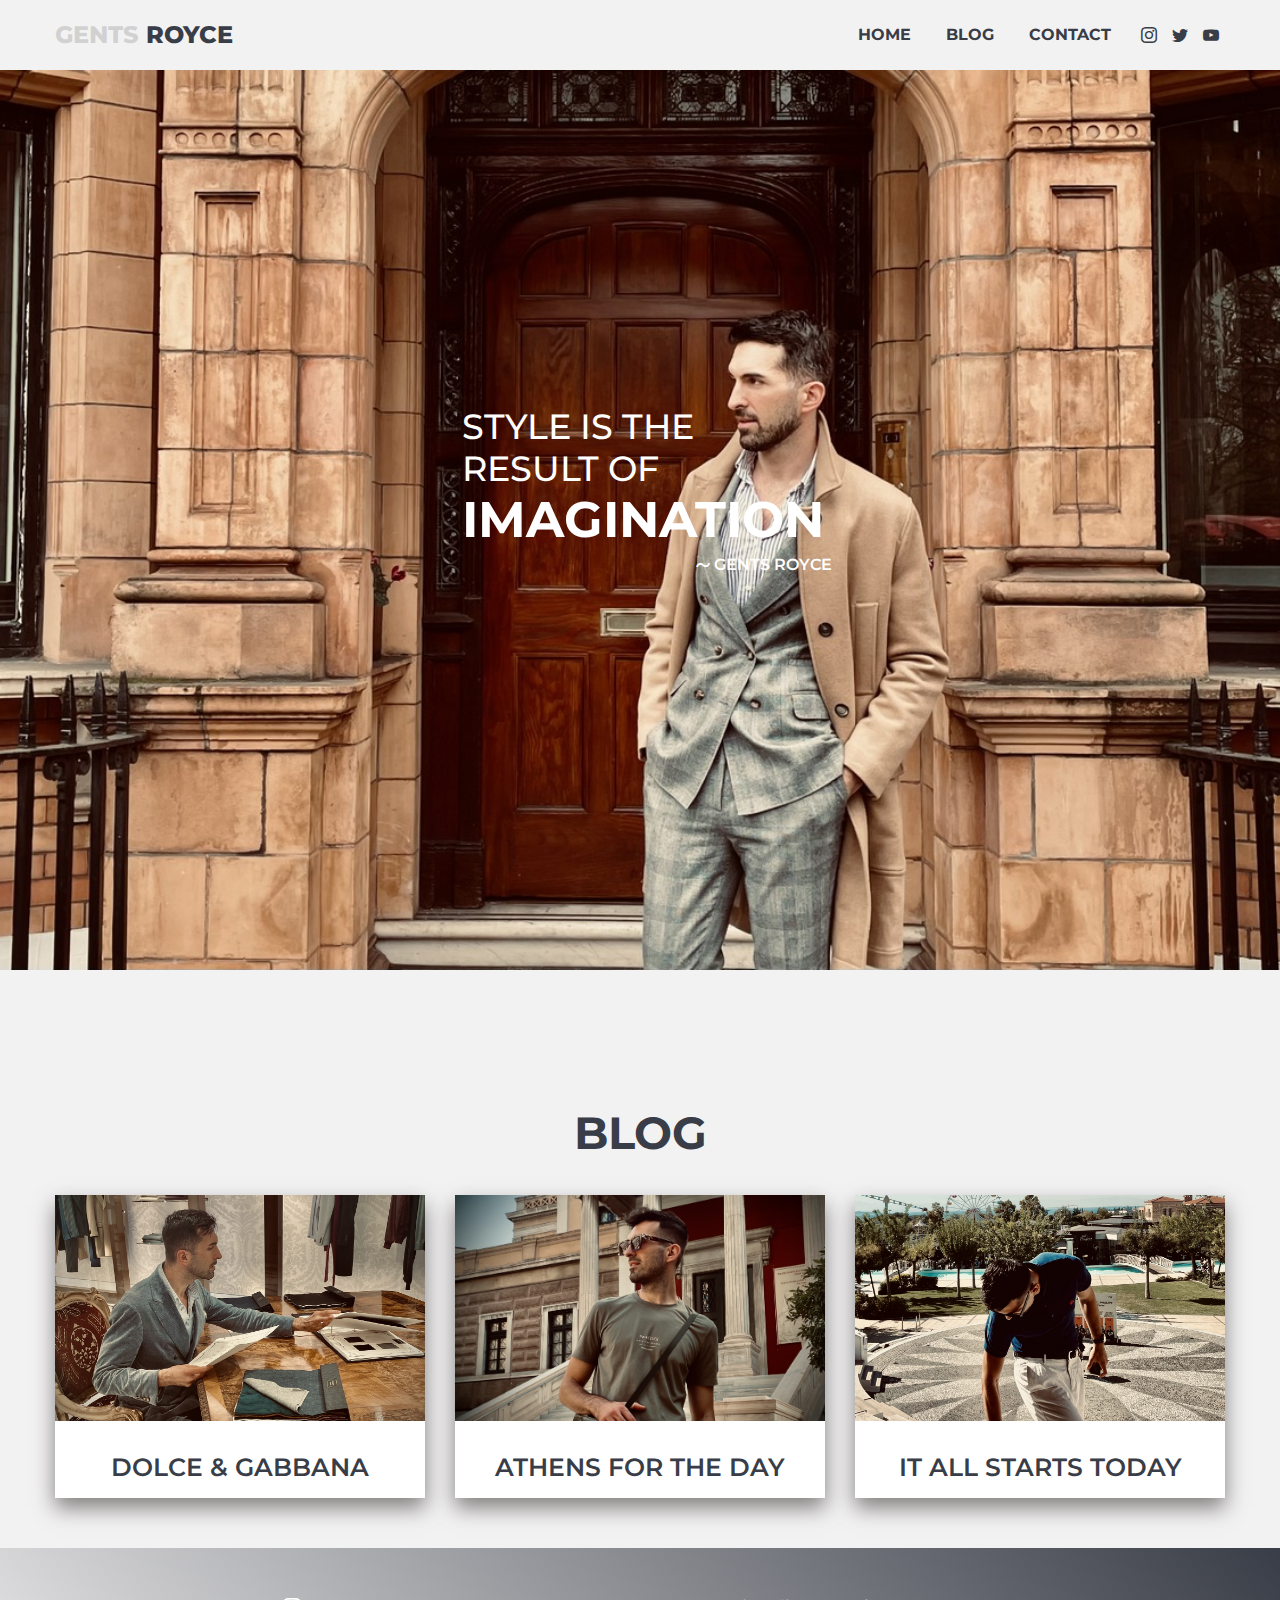
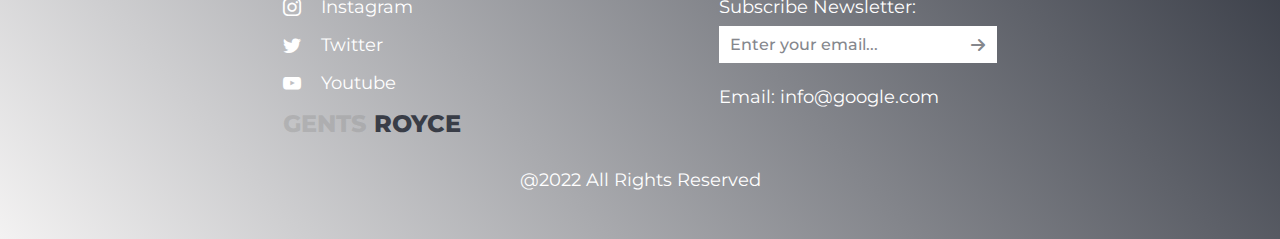
==== commit ee76dcca: "form" ====
--- a/index.html
+++ b/index.html
@@ -123,7 +123,7 @@
 						<label for="formEmail" class="form__label">Subscribe Newsletter:</label> 						<div id="formEmail" class="form__line"> 							<input autocomplete="off" type="text"-								name="form[email]" data-error="Please insert a valid email address" placeholder="Enter your email..." class="form__input _req">+								name="form[email]" data-error="Please insert a valid email address" placeholder="Enter your email..." class="form__input _req _email"> 							<button type="submit" class="form__button _icon-arrow-right"></button> 						</div> 					</form>					--- a/css/style.min.css
+++ b/css/style.min.css
@@ -1 +1 @@
-@charset "UTF-8";@import url(https://fonts.googleapis.com/css?family=Montserrat:regular,500,600,700,800,900&display=swap);@font-face{font-family:icons;font-display:swap;src:url(../fonts/icons.woff) format("woff"),url(../fonts/icons.woff2#icons) format("woff2");font-weight:400;font-style:normal;font-display:block}[class*=" _icon-"]:before,[class^=_icon-]:before{font-family:icons;font-style:normal;font-weight:400;font-variant:normal;text-transform:none;line-height:1;-webkit-font-smoothing:antialiased;-moz-osx-font-smoothing:grayscale}[class*=" _icon-"]:before,[class^=_icon-]:before{display:block}._icon-arrow-right:before{content:"\e900"}._icon-instagram:before{content:"\e901"}._icon-tilde:before{content:"\e902"}._icon-twitter:before{content:"\e903"}._icon-youtube:before{content:"\e904"}*{padding:0;margin:0;border:0}*,:after,:before{-webkit-box-sizing:border-box;box-sizing:border-box}aside,footer,header,nav,section{display:block}body,html{height:100%;min-width:320px}body{line-height:1;font-family:Montserrat;-ms-text-size-adjust:100%;-moz-text-size-adjust:100%;-webkit-text-size-adjust:100%}button,input,textarea{font-family:Montserrat;font-size:inherit}input::-ms-clear{display:none}button{cursor:pointer;background-color:inherit}button::-moz-focus-inner{padding:0;border:0}a,a:visited{text-decoration:none}a:hover{text-decoration:none}ul li{list-style:none}img{vertical-align:top}h1,h2,h3,h4,h5,h6{font-weight:inherit;font-size:inherit}body{color:#393d47}body._lock{overflow:hidden;-ms-touch-action:none;touch-action:none}.wrapper{min-height:100%;overflow:hidden;display:-webkit-box;display:-ms-flexbox;display:flex;-webkit-box-orient:vertical;-webkit-box-direction:normal;-ms-flex-direction:column;flex-direction:column}.wrapper>main{-webkit-box-flex:1;-ms-flex:1 1 auto;flex:1 1 auto}.wrapper>*{min-width:0}[class*=__container]{max-width:73.125rem;-webkit-box-sizing:content-box;box-sizing:content-box;margin:0 auto;padding:0 .9375rem}.post{background-color:#f3f2f2}@supports (padding-top:clamp(6.25rem ,5.1136363636rem + 5.6818181818vw ,9.375rem)){.post__body{padding-top:clamp(6.25rem ,5.1136363636rem + 5.6818181818vw ,9.375rem)}}@supports not (padding-top:clamp(6.25rem ,5.1136363636rem + 5.6818181818vw ,9.375rem)){.post__body{padding-top:calc(6.25rem + 3.125 * (100vw - 20rem)/ 55)}}@supports (padding-bottom:clamp(1.875rem ,1.4204545455rem + 2.2727272727vw ,3.125rem)){.post__body{padding-bottom:clamp(1.875rem ,1.4204545455rem + 2.2727272727vw ,3.125rem)}}@supports not (padding-bottom:clamp(1.875rem ,1.4204545455rem + 2.2727272727vw ,3.125rem)){.post__body{padding-bottom:calc(1.875rem + 1.25 * (100vw - 20rem)/ 55)}}.post__title{font-weight:700;line-height:1.2;text-align:center;text-transform:uppercase;color:#393d47}@supports (margin-bottom:clamp(1.5625rem ,1.2215909091rem + 1.7045454545vw ,2.5rem)){.post__title{margin-bottom:clamp(1.5625rem ,1.2215909091rem + 1.7045454545vw ,2.5rem)}}@supports not (margin-bottom:clamp(1.5625rem ,1.2215909091rem + 1.7045454545vw ,2.5rem)){.post__title{margin-bottom:calc(1.5625rem + .9375 * (100vw - 20rem)/ 55)}}@supports (font-size:clamp(1.875rem ,1.5340909091rem + 1.7045454545vw ,2.8125rem)){.post__title{font-size:clamp(1.875rem ,1.5340909091rem + 1.7045454545vw ,2.8125rem)}}@supports not (font-size:clamp(1.875rem ,1.5340909091rem + 1.7045454545vw ,2.8125rem)){.post__title{font-size:calc(1.875rem + .9375 * (100vw - 20rem)/ 55)}}.post__item:not(:last-child){margin-bottom:2.1875rem}.item-post__text{font-size:1.125rem;line-height:1.5;text-align:left;color:#393d47}.item-post__text a{display:inline-block;color:#4169e1;text-transform:capitalize}.item-post__image-ibg{margin-bottom:.9375rem;padding:0 0 57% 0}[class*=-ibg]{position:relative}[class*=-ibg] img{position:absolute;width:100%;height:100%;top:0;left:0;-o-object-fit:cover;object-fit:cover}[class*=-ibg_contain] img{-o-object-fit:contain;object-fit:contain}.popup{-webkit-overflow-scrolling:touch;z-index:100;padding:30px 10px;position:fixed;top:0;left:0;width:100%;height:100%;-webkit-transition:visibility .8s ease 0s;-o-transition:visibility .8s ease 0s;transition:visibility .8s ease 0s;visibility:hidden}.popup::before{content:"";background-color:rgba(0,0,0,.7);position:fixed;width:100%;height:100%;top:0;left:0;opacity:0;-webkit-transition:opacity .8s ease 0s;-o-transition:opacity .8s ease 0s;transition:opacity .8s ease 0s}.popup.show{visibility:visible;overflow:auto}.popup.show::before{opacity:1}.popup.show .popup__body{-webkit-transform:scale(1);-ms-transform:scale(1);transform:scale(1)}.popup._active{overflow:auto;visibility:visible}.popup._active::before{opacity:1}.popup._active .popup__body{-webkit-transition:all .3s ease .2s;-o-transition:all .3s ease .2s;transition:all .3s ease .2s;-webkit-transform:scale(1);-ms-transform:scale(1);transform:scale(1)}.popup__content{display:-webkit-box;display:-ms-flexbox;display:flex;-webkit-box-orient:vertical;-webkit-box-direction:normal;-ms-flex-direction:column;flex-direction:column;-webkit-box-align:center;-ms-flex-align:center;align-items:center;min-height:100%;-webkit-box-flex:1;-ms-flex:1 1 auto;flex:1 1 auto;width:100%;display:flex;-webkit-box-pack:center;-ms-flex-pack:center;justify-content:center;align-items:center}.popup__body{-webkit-transform:scale(0);-ms-transform:scale(0);transform:scale(0);-webkit-transition:all .3s ease 0s;-o-transition:all .3s ease 0s;transition:all .3s ease 0s;background-color:#f3f2f2;width:100%;max-width:700px;text-align:center}@supports (padding-top:clamp(2.5rem ,1.5909090909rem + 4.5454545455vw ,5rem)){.popup__body{padding-top:clamp(2.5rem ,1.5909090909rem + 4.5454545455vw ,5rem)}}@supports not (padding-top:clamp(2.5rem ,1.5909090909rem + 4.5454545455vw ,5rem)){.popup__body{padding-top:calc(2.5rem + 2.5 * (100vw - 20rem)/ 55)}}@supports (padding-bottom:clamp(2.5rem ,1.5909090909rem + 4.5454545455vw ,5rem)){.popup__body{padding-bottom:clamp(2.5rem ,1.5909090909rem + 4.5454545455vw ,5rem)}}@supports not (padding-bottom:clamp(2.5rem ,1.5909090909rem + 4.5454545455vw ,5rem)){.popup__body{padding-bottom:calc(2.5rem + 2.5 * (100vw - 20rem)/ 55)}}@supports (padding-left:clamp(1.875rem ,0.7386363636rem + 5.6818181818vw ,5rem)){.popup__body{padding-left:clamp(1.875rem ,.7386363636rem + 5.6818181818vw ,5rem)}}@supports not (padding-left:clamp(1.875rem ,0.7386363636rem + 5.6818181818vw ,5rem)){.popup__body{padding-left:calc(1.875rem + 3.125 * (100vw - 20rem)/ 55)}}@supports (padding-right:clamp(1.875rem ,0.7386363636rem + 5.6818181818vw ,5rem)){.popup__body{padding-right:clamp(1.875rem ,.7386363636rem + 5.6818181818vw ,5rem)}}@supports not (padding-right:clamp(1.875rem ,0.7386363636rem + 5.6818181818vw ,5rem)){.popup__body{padding-right:calc(1.875rem + 3.125 * (100vw - 20rem)/ 55)}}.popup__close{width:20px;height:20px;position:absolute;top:10px;right:10px;cursor:pointer;z-index:30}.popup__title{display:inline-block;font-family:Montserrat;line-height:1.2;font-weight:700;text-transform:uppercase;color:#393d47}@supports (font-size:clamp(1.5625rem ,1.4488636364rem + 0.5681818182vw ,1.875rem)){.popup__title{font-size:clamp(1.5625rem ,1.4488636364rem + .5681818182vw ,1.875rem)}}@supports not (font-size:clamp(1.5625rem ,1.4488636364rem + 0.5681818182vw ,1.875rem)){.popup__title{font-size:calc(1.5625rem + .3125 * (100vw - 20rem)/ 55)}}.header{padding:23px 0 23px 0;position:fixed;top:0;left:0;width:100%;min-height:70px;background-color:#f3f2f2;z-index:50}.header__container{display:-webkit-box;display:-ms-flexbox;display:flex;-webkit-box-align:center;-ms-flex-align:center;align-items:center;gap:30px}@supports (gap:clamp(0.9375rem ,0.2678272468rem + 3.3483637662vw ,1.875rem)){.header__container{gap:clamp(.9375rem ,.2678272468rem + 3.3483637662vw ,1.875rem)}}@supports not (gap:clamp(0.9375rem ,0.2678272468rem + 3.3483637662vw ,1.875rem)){.header__container{gap:calc(.9375rem + .9375 * (100vw - 20rem)/ 27.99875)}}.header__logo{-webkit-box-flex:0 0 percent;-ms-flex:0 0 percent 200,1170;flex:0 0 percent 200,1170;font-weight:800;line-height:1;color:#393d47;text-transform:uppercase;white-space:nowrap}@supports (font-size:clamp(1.125rem ,0.9886363636rem + 0.6818181818vw ,1.5rem)){.header__logo{font-size:clamp(1.125rem ,.9886363636rem + .6818181818vw ,1.5rem)}}@supports not (font-size:clamp(1.125rem ,0.9886363636rem + 0.6818181818vw ,1.5rem)){.header__logo{font-size:calc(1.125rem + .375 * (100vw - 20rem)/ 55)}}.header__logo span{color:#89898950}.header__menu{-webkit-box-flex:1;-ms-flex:1 1 auto;flex:1 1 auto}.header__social{-webkit-box-flex:0;-ms-flex:0 0 84px;flex:0 0 84px}.menu__list{display:-webkit-box;display:-ms-flexbox;display:flex;-webkit-box-pack:end;-ms-flex-pack:end;justify-content:flex-end;gap:35px}.menu__link{position:relative;font-weight:700;line-height:1;text-transform:uppercase;color:#393d47;-webkit-transition:all .3s ease 0s;-o-transition:all .3s ease 0s;transition:all .3s ease 0s}.menu__link::after{content:"";position:absolute;left:0;bottom:-2px;width:0;height:1px;background-color:#393d47;-webkit-transition:width .3s ease 0s;-o-transition:width .3s ease 0s;transition:width .3s ease 0s}.menu__link._active{color:#bb9c66}.icon-menu{display:none}.social{display:-webkit-box;display:-ms-flexbox;display:flex;gap:15px}.social__item{color:#393d47;position:relative}@supports (font-size:clamp(0.9375rem ,0.8928551498rem + 0.2232242511vw ,1rem)){.social__item::before{font-size:clamp(.9375rem ,.8928551498rem + .2232242511vw ,1rem)}}@supports not (font-size:clamp(0.9375rem ,0.8928551498rem + 0.2232242511vw ,1rem)){.social__item::before{font-size:calc(.9375rem + .0625 * (100vw - 20rem)/ 27.99875)}}.social__item::after{content:"";position:absolute;left:0;bottom:-2px;width:0;height:1px;background-color:#393d47;-webkit-transition:width .3s ease 0s;-o-transition:width .3s ease 0s;transition:width .3s ease 0s}.footer{background-image:-o-linear-gradient(40deg,#f3f2f2,#393d47);background-image:linear-gradient(50deg,#f3f2f2,#393d47)}@supports (padding-top:clamp(1.875rem ,1.4204545455rem + 2.2727272727vw ,3.125rem)){.footer__body{padding-top:clamp(1.875rem ,1.4204545455rem + 2.2727272727vw ,3.125rem)}}@supports not (padding-top:clamp(1.875rem ,1.4204545455rem + 2.2727272727vw ,3.125rem)){.footer__body{padding-top:calc(1.875rem + 1.25 * (100vw - 20rem)/ 55)}}@supports (padding-bottom:clamp(1.875rem ,1.4204545455rem + 2.2727272727vw ,3.125rem)){.footer__body{padding-bottom:clamp(1.875rem ,1.4204545455rem + 2.2727272727vw ,3.125rem)}}@supports not (padding-bottom:clamp(1.875rem ,1.4204545455rem + 2.2727272727vw ,3.125rem)){.footer__body{padding-bottom:calc(1.875rem + 1.25 * (100vw - 20rem)/ 55)}}.footer__container{margin-bottom:1.875rem;display:-webkit-box;display:-ms-flexbox;display:flex;-webkit-box-pack:space-evenly;-ms-flex-pack:space-evenly;justify-content:space-evenly;-webkit-column-gap:30px;-moz-column-gap:30px;column-gap:30px}.footer__content{display:-webkit-box;display:-ms-flexbox;display:flex;-webkit-box-orient:vertical;-webkit-box-direction:normal;-ms-flex-direction:column;flex-direction:column}.footer__logo{margin-bottom:1.25rem;display:inline-block;font-weight:800;line-height:1;color:#393d47;text-transform:uppercase;white-space:nowrap}@supports (font-size:clamp(1.125rem ,0.9886363636rem + 0.6818181818vw ,1.5rem)){.footer__logo{font-size:clamp(1.125rem ,.9886363636rem + .6818181818vw ,1.5rem)}}@supports not (font-size:clamp(1.125rem ,0.9886363636rem + 0.6818181818vw ,1.5rem)){.footer__logo{font-size:calc(1.125rem + .375 * (100vw - 20rem)/ 55)}}.footer__logo span{color:#89898950}.footer__email{display:inline-block;line-height:1;color:#fff}@supports (font-size:clamp(1rem ,0.9545454545rem + 0.2272727273vw ,1.125rem)){.footer__email{font-size:clamp(1rem ,.9545454545rem + .2272727273vw ,1.125rem)}}@supports not (font-size:clamp(1rem ,0.9545454545rem + 0.2272727273vw ,1.125rem)){.footer__email{font-size:calc(1rem + .125 * (100vw - 20rem)/ 55)}}.footer__email span{text-transform:capitalize}.footer__subscribe{margin-bottom:1.5625rem}.footer__copy{line-height:1;text-transform:capitalize;text-align:center;color:#fff}@supports (font-size:clamp(0.9375rem ,0.8693181818rem + 0.3409090909vw ,1.125rem)){.footer__copy{font-size:clamp(.9375rem ,.8693181818rem + .3409090909vw ,1.125rem)}}@supports not (font-size:clamp(0.9375rem ,0.8693181818rem + 0.3409090909vw ,1.125rem)){.footer__copy{font-size:calc(.9375rem + .1875 * (100vw - 20rem)/ 55)}}.form{position:relative}.form__label{margin-bottom:.625rem;display:block;line-height:1;text-transform:capitalize;color:#fff}@supports (font-size:clamp(1rem ,0.9545454545rem + 0.2272727273vw ,1.125rem)){.form__label{font-size:clamp(1rem ,.9545454545rem + .2272727273vw ,1.125rem)}}@supports not (font-size:clamp(1rem ,0.9545454545rem + 0.2272727273vw ,1.125rem)){.form__label{font-size:calc(1rem + .125 * (100vw - 20rem)/ 55)}}.form__line{max-width:28.125rem;display:-webkit-box;display:-ms-flexbox;display:flex;background-color:#fff;border:1px solid transparent}.form__input{width:100%;height:2.1875rem;-webkit-box-flex:1;-ms-flex:1 1 auto;flex:1 1 auto;padding:0 .625rem;font-size:1rem;line-height:1;color:#85878d;font-weight:500;background-color:#fff}.form__input::-webkit-input-placeholder{color:#85878d}.form__input::-moz-placeholder{color:#85878d}.form__input:-ms-input-placeholder{color:#85878d}.form__input::-ms-input-placeholder{color:#85878d}.form__input::placeholder{color:#85878d}.form__error{position:absolute;top:102%;left:0;font-size:1rem;line-height:1;font-weight:400;color:#bb9c66}.form__button{padding:0 .625rem;font-size:1rem;line-height:1;color:#85878d;background-color:#fff}.social-footer{margin-bottom:1.25rem;display:-webkit-box;display:-ms-flexbox;display:flex;-webkit-box-orient:vertical;-webkit-box-direction:normal;-ms-flex-direction:column;flex-direction:column;text-align:center}.social-footer__item{display:-webkit-box;display:-ms-flexbox;display:flex;-webkit-box-align:center;-ms-flex-align:center;align-items:center;gap:20px;text-transform:capitalize;color:#fff;position:relative}.social-footer__item:not(:last-child){margin-bottom:1.25rem}@supports (font-size:clamp(1rem ,0.9545454545rem + 0.2272727273vw ,1.125rem)){.social-footer__item{font-size:clamp(1rem ,.9545454545rem + .2272727273vw ,1.125rem)}}@supports not (font-size:clamp(1rem ,0.9545454545rem + 0.2272727273vw ,1.125rem)){.social-footer__item{font-size:calc(1rem + .125 * (100vw - 20rem)/ 55)}}.post{background-color:#f3f2f2}.post__body{text-align:center}@supports (padding-top:clamp(6.25rem ,5.1136363636rem + 5.6818181818vw ,9.375rem)){.post__body{padding-top:clamp(6.25rem ,5.1136363636rem + 5.6818181818vw ,9.375rem)}}@supports not (padding-top:clamp(6.25rem ,5.1136363636rem + 5.6818181818vw ,9.375rem)){.post__body{padding-top:calc(6.25rem + 3.125 * (100vw - 20rem)/ 55)}}@supports (padding-bottom:clamp(1.875rem ,1.4204545455rem + 2.2727272727vw ,3.125rem)){.post__body{padding-bottom:clamp(1.875rem ,1.4204545455rem + 2.2727272727vw ,3.125rem)}}@supports not (padding-bottom:clamp(1.875rem ,1.4204545455rem + 2.2727272727vw ,3.125rem)){.post__body{padding-bottom:calc(1.875rem + 1.25 * (100vw - 20rem)/ 55)}}.post__title{font-weight:700;line-height:1.2;text-align:center;text-transform:uppercase;color:#393d47}@supports (margin-bottom:clamp(1.5625rem ,1.2215909091rem + 1.7045454545vw ,2.5rem)){.post__title{margin-bottom:clamp(1.5625rem ,1.2215909091rem + 1.7045454545vw ,2.5rem)}}@supports not (margin-bottom:clamp(1.5625rem ,1.2215909091rem + 1.7045454545vw ,2.5rem)){.post__title{margin-bottom:calc(1.5625rem + .9375 * (100vw - 20rem)/ 55)}}@supports (font-size:clamp(1.875rem ,1.5340909091rem + 1.7045454545vw ,2.8125rem)){.post__title{font-size:clamp(1.875rem ,1.5340909091rem + 1.7045454545vw ,2.8125rem)}}@supports not (font-size:clamp(1.875rem ,1.5340909091rem + 1.7045454545vw ,2.8125rem)){.post__title{font-size:calc(1.875rem + .9375 * (100vw - 20rem)/ 55)}}.post__item:not(:last-child){margin-bottom:2.1875rem}.item-post__text{margin-bottom:1.25rem;font-size:1.125rem;line-height:1.5;color:#393d47}.item-post__text a{display:inline-block;color:#4169e1}.item-post__image-ibg{padding:0 0 57% 0}.page{padding:70px 0 0 0}._no-webp .home{background:url(../img/home/bg.jpg) center/cover no-repeat}.home{display:-webkit-box;display:-ms-flexbox;display:flex;-webkit-box-align:center;-ms-flex-align:center;align-items:center;width:100%;height:100vh;min-height:650px}.home__image-ibg{padding:0 0 40% 0}.home__body{-webkit-box-flex:1;-ms-flex:1 1 auto;flex:1 1 auto;display:-webkit-box;display:-ms-flexbox;display:flex;-webkit-box-orient:vertical;-webkit-box-direction:normal;-ms-flex-direction:column;flex-direction:column;-webkit-box-align:start;-ms-flex-align:start;align-items:flex-start;-webkit-transform:translate(2%,-18%);-ms-transform:translate(2%,-18%);transform:translate(2%,-18%)}@supports (max-width:clamp(15.625rem ,12.8977272727rem + 13.6363636364vw ,23.125rem)){.home__body{max-width:clamp(15.625rem ,12.8977272727rem + 13.6363636364vw ,23.125rem)}}@supports not (max-width:clamp(15.625rem ,12.8977272727rem + 13.6363636364vw ,23.125rem)){.home__body{max-width:calc(15.625rem + 7.5 * (100vw - 20rem)/ 55)}}.home__title{margin:0 0 .3125rem 0;font-weight:500;line-height:1.2;text-transform:uppercase;text-align:left;color:#fff}@supports (font-size:clamp(1.5625rem ,1.3352272727rem + 1.1363636364vw ,2.1875rem)){.home__title{font-size:clamp(1.5625rem ,1.3352272727rem + 1.1363636364vw ,2.1875rem)}}@supports not (font-size:clamp(1.5625rem ,1.3352272727rem + 1.1363636364vw ,2.1875rem)){.home__title{font-size:calc(1.5625rem + .625 * (100vw - 20rem)/ 55)}}.home__title span{font-weight:700}@supports (font-size:clamp(2.1875rem ,1.8465909091rem + 1.7045454545vw ,3.125rem)){.home__title span{font-size:clamp(2.1875rem ,1.8465909091rem + 1.7045454545vw ,3.125rem)}}@supports not (font-size:clamp(2.1875rem ,1.8465909091rem + 1.7045454545vw ,3.125rem)){.home__title span{font-size:calc(2.1875rem + .9375 * (100vw - 20rem)/ 55)}}.home__cite{display:-webkit-box;display:-ms-flexbox;display:flex;-webkit-box-align:center;-ms-flex-align:center;align-items:center;-webkit-column-gap:3px;-moz-column-gap:3px;column-gap:3px;font-weight:600;line-height:1.2;text-transform:uppercase;color:#fff;-ms-flex-item-align:end;align-self:flex-end}@supports (font-size:clamp(0.8125rem ,0.7443181818rem + 0.3409090909vw ,1rem)){.home__cite{font-size:clamp(.8125rem ,.7443181818rem + .3409090909vw ,1rem)}}@supports not (font-size:clamp(0.8125rem ,0.7443181818rem + 0.3409090909vw ,1rem)){.home__cite{font-size:calc(.8125rem + .1875 * (100vw - 20rem)/ 55)}}.home__cite::before{color:#fff}.animate__animated.animate__animate__fadeInUp{-webkit-animation-name:fadeInUp;animation-name:fadeInUp;--animate-duration:1.5s;-webkit-animation-delay:.5s;animation-delay:.5s}@-webkit-keyframes fadeInUp{0%{opacity:0;-webkit-transform:translate3d(0,100%,0);transform:translate3d(0,100%,0)}100%{opacity:1;-webkit-transform:translateZ(0);transform:translateZ(0)}}@keyframes fadeInUp{0%{opacity:0;-webkit-transform:translate3d(0,100%,0);transform:translate3d(0,100%,0)}100%{opacity:1;-webkit-transform:translateZ(0);transform:translateZ(0)}}.blog{background-color:#f3f2f2;padding:70px 0 50px 0}.blog__title{padding:70px 0 0 0;margin:0 0 40px 0;font-weight:700;line-height:1;text-align:center;text-transform:uppercase;color:#393d47}@supports (font-size:clamp(2.1875rem ,1.9602272727rem + 1.1363636364vw ,2.8125rem)){.blog__title{font-size:clamp(2.1875rem ,1.9602272727rem + 1.1363636364vw ,2.8125rem)}}@supports not (font-size:clamp(2.1875rem ,1.9602272727rem + 1.1363636364vw ,2.8125rem)){.blog__title{font-size:calc(2.1875rem + .625 * (100vw - 20rem)/ 55)}}.blog__items{display:-ms-grid;display:grid;grid-template-columns:repeat(auto-fit,minmax(260px,1fr));gap:30px}.blog__item{height:100%}.item-blog{position:relative;background-color:#fff;-webkit-box-shadow:0 10px 20px 0 #5c5858bf;box-shadow:0 10px 20px 0 #5c5858bf}.item-blog__image-ibg{margin:0 0 15px 0;padding:0 0 61% 0}.item-blog__body{padding:15px;text-align:center;display:-webkit-box;display:-ms-flexbox;display:flex;-webkit-box-orient:vertical;-webkit-box-direction:normal;-ms-flex-direction:column;flex-direction:column;-webkit-box-flex:1;-ms-flex:1 1 auto;flex:1 1 auto}.item-blog__title{display:inline-block;font-size:1.5625rem;font-weight:600;line-height:1.3;text-transform:uppercase;color:#393d47}.item-blog__title:not(:last-child){margin-bottom:.6em}.hover-item-blog{opacity:0;visibility:hidden;position:absolute;top:0;left:0;width:100%;height:100%;display:-webkit-box;display:-ms-flexbox;display:flex;-webkit-box-orient:vertical;-webkit-box-direction:normal;-ms-flex-direction:column;flex-direction:column;-webkit-box-pack:center;-ms-flex-pack:center;justify-content:center;background-color:rgba(255,255,255,.9)}.hover-item-blog__btn{padding:15px 25px;-ms-flex-item-align:center;-ms-grid-row-align:center;align-self:center;font-size:1.25rem;font-weight:600;line-height:1;text-align:center;text-transform:uppercase;color:#393d47;border:3px solid #393d47;-webkit-transition:all .3s ease 0s;-o-transition:all .3s ease 0s;transition:all .3s ease 0s}.hover-item-blog__btn:hover{background-color:#ecebeb}.block__content{font-size:1.125rem;line-height:1;text-align:left;color:#393d47}@media (min-width:61.99875em){.menu__link:hover::after{width:100%}.social__item:hover::after{width:100%}}@media (max-width:75em){.home__body{-webkit-transform:translate(7%,-18%);-ms-transform:translate(7%,-18%);transform:translate(7%,-18%)}}@media (max-width:47.99875em){.menu__body{opacity:0;visibility:hidden;position:fixed;width:100%;height:100%;top:0;left:0;overflow:auto;padding:3.75rem 0 1.875rem 0;text-align:center;background-color:#f3f2f2;z-index:2;-webkit-transition:all .4s ease 0s;-o-transition:all .4s ease 0s;transition:all .4s ease 0s}.menu__body:before{content:"";top:0;left:0;position:fixed;width:100%;height:60px;z-index:11;background-color:#f3f2f2}.menu__body._active{opacity:1;visibility:visible}.menu__list{display:block;padding:2.5rem 0 0 0}.menu__list li{text-align:center;margin:0 0 1.25rem 0;padding:0}.menu__list li:first-child{padding:0}.icon-menu{display:block;position:absolute;top:25px;right:15px;width:30px;height:18px;cursor:pointer}.icon-menu span{-webkit-transition:all .3s ease 0s;-o-transition:all .3s ease 0s;transition:all .3s ease 0s;top:calc(50% - 1px);left:0;position:absolute;width:100%;height:2px;background-color:#393d47}.icon-menu span:first-child{top:0}.icon-menu span:last-child{top:auto;bottom:0}.icon-menu._active{z-index:3}.icon-menu._active span{-webkit-transform:scale(0);-ms-transform:scale(0);transform:scale(0)}.icon-menu._active span:first-child{-webkit-transform:rotate(-45deg);-ms-transform:rotate(-45deg);transform:rotate(-45deg);top:calc(50% - 1px)}.icon-menu._active span:last-child{-webkit-transform:rotate(45deg);-ms-transform:rotate(45deg);transform:rotate(45deg);bottom:calc(50% - 1px)}.social{padding:0 45px 0 0}.home__body{-webkit-transform:translate(6%,-18%);-ms-transform:translate(6%,-18%);transform:translate(6%,-18%)}}@media (max-width:47.99875em) and (max-width:47.99875em){.menu__body{padding:4.375rem 0 1.875rem 0}}@media (max-width:29.99875em){.footer{background-image:-o-linear-gradient(340deg,#f3f2f2,#393d47);background-image:linear-gradient(110deg,#f3f2f2,#393d47)}.footer__container{-ms-flex-wrap:wrap;flex-wrap:wrap;-webkit-box-pack:center;-ms-flex-pack:center;justify-content:center;-webkit-box-orient:vertical;-webkit-box-direction:reverse;-ms-flex-direction:column-reverse;flex-direction:column-reverse}.footer__email{margin-bottom:1.25rem}}@media (any-hover:hover){.item-post__text a:hover{text-decoration:underline}.footer__email:hover{color:#c7c3c3}.form__label:hover{color:#c7c3c3}.social-footer__item:hover{color:#c7c3c3}.item-post__text a:hover{text-decoration:underline}.item-blog:hover .hover-item-blog{-webkit-transition:all .3s ease 0s;-o-transition:all .3s ease 0s;transition:all .3s ease 0s;opacity:1;visibility:visible}}._webp .home{background:url(../img/home/bg.webp) center/cover no-repeat}+@charset "UTF-8";@import url(https://fonts.googleapis.com/css?family=Montserrat:regular,500,600,700,800,900&display=swap);@font-face{font-family:icons;font-display:swap;src:url(../fonts/icons.woff) format("woff"),url(../fonts/icons.woff2#icons) format("woff2");font-weight:400;font-style:normal;font-display:block}[class*=" _icon-"]:before,[class^=_icon-]:before{font-family:icons;font-style:normal;font-weight:400;font-variant:normal;text-transform:none;line-height:1;-webkit-font-smoothing:antialiased;-moz-osx-font-smoothing:grayscale}[class*=" _icon-"]:before,[class^=_icon-]:before{display:block}._icon-arrow-right:before{content:"\e900"}._icon-instagram:before{content:"\e901"}._icon-tilde:before{content:"\e902"}._icon-twitter:before{content:"\e903"}._icon-youtube:before{content:"\e904"}*{padding:0;margin:0;border:0}*,:after,:before{-webkit-box-sizing:border-box;box-sizing:border-box}aside,footer,header,nav,section{display:block}body,html{height:100%;min-width:320px}body{line-height:1;font-family:Montserrat;-ms-text-size-adjust:100%;-moz-text-size-adjust:100%;-webkit-text-size-adjust:100%}button,input,textarea{font-family:Montserrat;font-size:inherit}input::-ms-clear{display:none}button{cursor:pointer;background-color:inherit}button::-moz-focus-inner{padding:0;border:0}a,a:visited{text-decoration:none}a:hover{text-decoration:none}ul li{list-style:none}img{vertical-align:top}h1,h2,h3,h4,h5,h6{font-weight:inherit;font-size:inherit}body{color:#393d47}body._lock{overflow:hidden;-ms-touch-action:none;touch-action:none}.wrapper{min-height:100%;overflow:hidden;display:-webkit-box;display:-ms-flexbox;display:flex;-webkit-box-orient:vertical;-webkit-box-direction:normal;-ms-flex-direction:column;flex-direction:column}.wrapper>main{-webkit-box-flex:1;-ms-flex:1 1 auto;flex:1 1 auto}.wrapper>*{min-width:0}[class*=__container]{max-width:73.125rem;-webkit-box-sizing:content-box;box-sizing:content-box;margin:0 auto;padding:0 .9375rem}.post{background-color:#f3f2f2}@supports (padding-top:clamp(6.25rem ,5.1136363636rem + 5.6818181818vw ,9.375rem)){.post__body{padding-top:clamp(6.25rem ,5.1136363636rem + 5.6818181818vw ,9.375rem)}}@supports not (padding-top:clamp(6.25rem ,5.1136363636rem + 5.6818181818vw ,9.375rem)){.post__body{padding-top:calc(6.25rem + 3.125 * (100vw - 20rem)/ 55)}}@supports (padding-bottom:clamp(1.875rem ,1.4204545455rem + 2.2727272727vw ,3.125rem)){.post__body{padding-bottom:clamp(1.875rem ,1.4204545455rem + 2.2727272727vw ,3.125rem)}}@supports not (padding-bottom:clamp(1.875rem ,1.4204545455rem + 2.2727272727vw ,3.125rem)){.post__body{padding-bottom:calc(1.875rem + 1.25 * (100vw - 20rem)/ 55)}}.post__title{font-weight:700;line-height:1.2;text-align:center;text-transform:uppercase;color:#393d47}@supports (margin-bottom:clamp(1.5625rem ,1.2215909091rem + 1.7045454545vw ,2.5rem)){.post__title{margin-bottom:clamp(1.5625rem ,1.2215909091rem + 1.7045454545vw ,2.5rem)}}@supports not (margin-bottom:clamp(1.5625rem ,1.2215909091rem + 1.7045454545vw ,2.5rem)){.post__title{margin-bottom:calc(1.5625rem + .9375 * (100vw - 20rem)/ 55)}}@supports (font-size:clamp(1.875rem ,1.5340909091rem + 1.7045454545vw ,2.8125rem)){.post__title{font-size:clamp(1.875rem ,1.5340909091rem + 1.7045454545vw ,2.8125rem)}}@supports not (font-size:clamp(1.875rem ,1.5340909091rem + 1.7045454545vw ,2.8125rem)){.post__title{font-size:calc(1.875rem + .9375 * (100vw - 20rem)/ 55)}}.post__item:not(:last-child){margin-bottom:2.1875rem}.item-post__text{font-size:1.125rem;line-height:1.5;text-align:left;color:#393d47}.item-post__text a{display:inline-block;color:#4169e1;text-transform:capitalize}.item-post__image-ibg{margin-bottom:.9375rem;padding:0 0 57% 0}[class*=-ibg]{position:relative}[class*=-ibg] img{position:absolute;width:100%;height:100%;top:0;left:0;-o-object-fit:cover;object-fit:cover}[class*=-ibg_contain] img{-o-object-fit:contain;object-fit:contain}.popup{-webkit-overflow-scrolling:touch;z-index:100;padding:30px 10px;position:fixed;top:0;left:0;width:100%;height:100%;-webkit-transition:visibility .8s ease 0s;-o-transition:visibility .8s ease 0s;transition:visibility .8s ease 0s;visibility:hidden}.popup::before{content:"";background-color:rgba(0,0,0,.7);position:fixed;width:100%;height:100%;top:0;left:0;opacity:0;-webkit-transition:opacity .8s ease 0s;-o-transition:opacity .8s ease 0s;transition:opacity .8s ease 0s}.popup.show{visibility:visible;overflow:auto}.popup.show::before{opacity:1}.popup.show .popup__body{-webkit-transform:scale(1);-ms-transform:scale(1);transform:scale(1)}.popup._active{overflow:auto;visibility:visible}.popup._active::before{opacity:1}.popup._active .popup__body{-webkit-transition:all .3s ease .2s;-o-transition:all .3s ease .2s;transition:all .3s ease .2s;-webkit-transform:scale(1);-ms-transform:scale(1);transform:scale(1)}.popup__content{display:-webkit-box;display:-ms-flexbox;display:flex;-webkit-box-orient:vertical;-webkit-box-direction:normal;-ms-flex-direction:column;flex-direction:column;-webkit-box-align:center;-ms-flex-align:center;align-items:center;min-height:100%;-webkit-box-flex:1;-ms-flex:1 1 auto;flex:1 1 auto;width:100%;display:flex;-webkit-box-pack:center;-ms-flex-pack:center;justify-content:center;align-items:center}.popup__body{-webkit-transform:scale(0);-ms-transform:scale(0);transform:scale(0);-webkit-transition:all .3s ease 0s;-o-transition:all .3s ease 0s;transition:all .3s ease 0s;background-color:#f3f2f2;width:100%;max-width:700px;text-align:center}@supports (padding-top:clamp(2.5rem ,1.5909090909rem + 4.5454545455vw ,5rem)){.popup__body{padding-top:clamp(2.5rem ,1.5909090909rem + 4.5454545455vw ,5rem)}}@supports not (padding-top:clamp(2.5rem ,1.5909090909rem + 4.5454545455vw ,5rem)){.popup__body{padding-top:calc(2.5rem + 2.5 * (100vw - 20rem)/ 55)}}@supports (padding-bottom:clamp(2.5rem ,1.5909090909rem + 4.5454545455vw ,5rem)){.popup__body{padding-bottom:clamp(2.5rem ,1.5909090909rem + 4.5454545455vw ,5rem)}}@supports not (padding-bottom:clamp(2.5rem ,1.5909090909rem + 4.5454545455vw ,5rem)){.popup__body{padding-bottom:calc(2.5rem + 2.5 * (100vw - 20rem)/ 55)}}@supports (padding-left:clamp(1.875rem ,0.7386363636rem + 5.6818181818vw ,5rem)){.popup__body{padding-left:clamp(1.875rem ,.7386363636rem + 5.6818181818vw ,5rem)}}@supports not (padding-left:clamp(1.875rem ,0.7386363636rem + 5.6818181818vw ,5rem)){.popup__body{padding-left:calc(1.875rem + 3.125 * (100vw - 20rem)/ 55)}}@supports (padding-right:clamp(1.875rem ,0.7386363636rem + 5.6818181818vw ,5rem)){.popup__body{padding-right:clamp(1.875rem ,.7386363636rem + 5.6818181818vw ,5rem)}}@supports not (padding-right:clamp(1.875rem ,0.7386363636rem + 5.6818181818vw ,5rem)){.popup__body{padding-right:calc(1.875rem + 3.125 * (100vw - 20rem)/ 55)}}.popup__close{width:20px;height:20px;position:absolute;top:10px;right:10px;cursor:pointer;z-index:30}.popup__title{display:inline-block;font-family:Montserrat;line-height:1.2;font-weight:700;text-transform:uppercase;color:#393d47}@supports (font-size:clamp(1.5625rem ,1.4488636364rem + 0.5681818182vw ,1.875rem)){.popup__title{font-size:clamp(1.5625rem ,1.4488636364rem + .5681818182vw ,1.875rem)}}@supports not (font-size:clamp(1.5625rem ,1.4488636364rem + 0.5681818182vw ,1.875rem)){.popup__title{font-size:calc(1.5625rem + .3125 * (100vw - 20rem)/ 55)}}.header{padding:23px 0 23px 0;position:fixed;top:0;left:0;width:100%;min-height:70px;background-color:#f3f2f2;z-index:50}.header__container{display:-webkit-box;display:-ms-flexbox;display:flex;-webkit-box-align:center;-ms-flex-align:center;align-items:center;gap:30px}@supports (gap:clamp(0.9375rem ,0.2678272468rem + 3.3483637662vw ,1.875rem)){.header__container{gap:clamp(.9375rem ,.2678272468rem + 3.3483637662vw ,1.875rem)}}@supports not (gap:clamp(0.9375rem ,0.2678272468rem + 3.3483637662vw ,1.875rem)){.header__container{gap:calc(.9375rem + .9375 * (100vw - 20rem)/ 27.99875)}}.header__logo{-webkit-box-flex:0 0 percent;-ms-flex:0 0 percent 200,1170;flex:0 0 percent 200,1170;font-weight:800;line-height:1;color:#393d47;text-transform:uppercase;white-space:nowrap}@supports (font-size:clamp(1.125rem ,0.9886363636rem + 0.6818181818vw ,1.5rem)){.header__logo{font-size:clamp(1.125rem ,.9886363636rem + .6818181818vw ,1.5rem)}}@supports not (font-size:clamp(1.125rem ,0.9886363636rem + 0.6818181818vw ,1.5rem)){.header__logo{font-size:calc(1.125rem + .375 * (100vw - 20rem)/ 55)}}.header__logo span{color:#89898950}.header__menu{-webkit-box-flex:1;-ms-flex:1 1 auto;flex:1 1 auto}.header__social{-webkit-box-flex:0;-ms-flex:0 0 84px;flex:0 0 84px}.menu__list{display:-webkit-box;display:-ms-flexbox;display:flex;-webkit-box-pack:end;-ms-flex-pack:end;justify-content:flex-end;gap:35px}.menu__link{position:relative;font-weight:700;line-height:1;text-transform:uppercase;color:#393d47;-webkit-transition:all .3s ease 0s;-o-transition:all .3s ease 0s;transition:all .3s ease 0s}.menu__link::after{content:"";position:absolute;left:0;bottom:-2px;width:0;height:1px;background-color:#393d47;-webkit-transition:width .3s ease 0s;-o-transition:width .3s ease 0s;transition:width .3s ease 0s}.menu__link._active{color:#bb9c66}.icon-menu{display:none}.social{display:-webkit-box;display:-ms-flexbox;display:flex;gap:15px}.social__item{color:#393d47;position:relative}@supports (font-size:clamp(0.9375rem ,0.8928551498rem + 0.2232242511vw ,1rem)){.social__item::before{font-size:clamp(.9375rem ,.8928551498rem + .2232242511vw ,1rem)}}@supports not (font-size:clamp(0.9375rem ,0.8928551498rem + 0.2232242511vw ,1rem)){.social__item::before{font-size:calc(.9375rem + .0625 * (100vw - 20rem)/ 27.99875)}}.social__item::after{content:"";position:absolute;left:0;bottom:-2px;width:0;height:1px;background-color:#393d47;-webkit-transition:width .3s ease 0s;-o-transition:width .3s ease 0s;transition:width .3s ease 0s}.footer{background-image:-o-linear-gradient(40deg,#f3f2f2,#393d47);background-image:linear-gradient(50deg,#f3f2f2,#393d47)}@supports (padding-top:clamp(1.875rem ,1.4204545455rem + 2.2727272727vw ,3.125rem)){.footer__body{padding-top:clamp(1.875rem ,1.4204545455rem + 2.2727272727vw ,3.125rem)}}@supports not (padding-top:clamp(1.875rem ,1.4204545455rem + 2.2727272727vw ,3.125rem)){.footer__body{padding-top:calc(1.875rem + 1.25 * (100vw - 20rem)/ 55)}}@supports (padding-bottom:clamp(1.875rem ,1.4204545455rem + 2.2727272727vw ,3.125rem)){.footer__body{padding-bottom:clamp(1.875rem ,1.4204545455rem + 2.2727272727vw ,3.125rem)}}@supports not (padding-bottom:clamp(1.875rem ,1.4204545455rem + 2.2727272727vw ,3.125rem)){.footer__body{padding-bottom:calc(1.875rem + 1.25 * (100vw - 20rem)/ 55)}}.footer__container{margin-bottom:2.1875rem;display:-webkit-box;display:-ms-flexbox;display:flex;-webkit-box-pack:space-evenly;-ms-flex-pack:space-evenly;justify-content:space-evenly;-webkit-column-gap:30px;-moz-column-gap:30px;column-gap:30px}.footer__content{display:-webkit-box;display:-ms-flexbox;display:flex;-webkit-box-orient:vertical;-webkit-box-direction:normal;-ms-flex-direction:column;flex-direction:column}.footer__logo{display:inline-block;font-weight:800;line-height:1;color:#393d47;text-transform:uppercase;white-space:nowrap}@supports (font-size:clamp(1.125rem ,0.9886363636rem + 0.6818181818vw ,1.5rem)){.footer__logo{font-size:clamp(1.125rem ,.9886363636rem + .6818181818vw ,1.5rem)}}@supports not (font-size:clamp(1.125rem ,0.9886363636rem + 0.6818181818vw ,1.5rem)){.footer__logo{font-size:calc(1.125rem + .375 * (100vw - 20rem)/ 55)}}.footer__logo span{color:#89898950}.footer__email{display:inline-block;line-height:1;color:#fff}@supports (font-size:clamp(1rem ,0.9545454545rem + 0.2272727273vw ,1.125rem)){.footer__email{font-size:clamp(1rem ,.9545454545rem + .2272727273vw ,1.125rem)}}@supports not (font-size:clamp(1rem ,0.9545454545rem + 0.2272727273vw ,1.125rem)){.footer__email{font-size:calc(1rem + .125 * (100vw - 20rem)/ 55)}}.footer__email span{text-transform:capitalize}.footer__subscribe{margin-bottom:1.5625rem}.footer__copy{line-height:1;text-transform:capitalize;text-align:center;color:#fff}@supports (font-size:clamp(0.9375rem ,0.8693181818rem + 0.3409090909vw ,1.125rem)){.footer__copy{font-size:clamp(.9375rem ,.8693181818rem + .3409090909vw ,1.125rem)}}@supports not (font-size:clamp(0.9375rem ,0.8693181818rem + 0.3409090909vw ,1.125rem)){.footer__copy{font-size:calc(.9375rem + .1875 * (100vw - 20rem)/ 55)}}.form{position:relative}.form__label{margin-bottom:.625rem;display:block;line-height:1;text-transform:capitalize;color:#fff}@supports (font-size:clamp(1rem ,0.9545454545rem + 0.2272727273vw ,1.125rem)){.form__label{font-size:clamp(1rem ,.9545454545rem + .2272727273vw ,1.125rem)}}@supports not (font-size:clamp(1rem ,0.9545454545rem + 0.2272727273vw ,1.125rem)){.form__label{font-size:calc(1rem + .125 * (100vw - 20rem)/ 55)}}.form__line{max-width:28.125rem;display:-webkit-box;display:-ms-flexbox;display:flex;background-color:#fff;border:1px solid transparent}.form__input{width:100%;height:2.1875rem;-webkit-box-flex:1;-ms-flex:1 1 auto;flex:1 1 auto;padding:0 .625rem;font-size:1rem;line-height:1;color:#85878d;font-weight:500;background-color:#fff}.form__input::-webkit-input-placeholder{color:#85878d}.form__input::-moz-placeholder{color:#85878d}.form__input:-ms-input-placeholder{color:#85878d}.form__input::-ms-input-placeholder{color:#85878d}.form__input::placeholder{color:#85878d}.form__error{position:absolute;top:102%;left:0;font-size:1rem;line-height:1;font-weight:400;color:#f60}.form__button{padding:0 .625rem;font-size:1rem;line-height:1;color:#85878d;background-color:#fff}.social-footer{display:-webkit-box;display:-ms-flexbox;display:flex;-webkit-box-orient:vertical;-webkit-box-direction:normal;-ms-flex-direction:column;flex-direction:column;text-align:center}.social-footer__item{display:-webkit-box;display:-ms-flexbox;display:flex;-webkit-box-align:center;-ms-flex-align:center;align-items:center;gap:20px;text-transform:capitalize;color:#fff;position:relative}.social-footer__item:not(:last-child){margin-bottom:1.25rem}@supports (font-size:clamp(1rem ,0.9545454545rem + 0.2272727273vw ,1.125rem)){.social-footer__item{font-size:clamp(1rem ,.9545454545rem + .2272727273vw ,1.125rem)}}@supports not (font-size:clamp(1rem ,0.9545454545rem + 0.2272727273vw ,1.125rem)){.social-footer__item{font-size:calc(1rem + .125 * (100vw - 20rem)/ 55)}}.post{background-color:#f3f2f2}.post__body{text-align:center}@supports (padding-top:clamp(6.25rem ,5.1136363636rem + 5.6818181818vw ,9.375rem)){.post__body{padding-top:clamp(6.25rem ,5.1136363636rem + 5.6818181818vw ,9.375rem)}}@supports not (padding-top:clamp(6.25rem ,5.1136363636rem + 5.6818181818vw ,9.375rem)){.post__body{padding-top:calc(6.25rem + 3.125 * (100vw - 20rem)/ 55)}}@supports (padding-bottom:clamp(1.875rem ,1.4204545455rem + 2.2727272727vw ,3.125rem)){.post__body{padding-bottom:clamp(1.875rem ,1.4204545455rem + 2.2727272727vw ,3.125rem)}}@supports not (padding-bottom:clamp(1.875rem ,1.4204545455rem + 2.2727272727vw ,3.125rem)){.post__body{padding-bottom:calc(1.875rem + 1.25 * (100vw - 20rem)/ 55)}}.post__title{font-weight:700;line-height:1.2;text-align:center;text-transform:uppercase;color:#393d47}@supports (margin-bottom:clamp(1.5625rem ,1.2215909091rem + 1.7045454545vw ,2.5rem)){.post__title{margin-bottom:clamp(1.5625rem ,1.2215909091rem + 1.7045454545vw ,2.5rem)}}@supports not (margin-bottom:clamp(1.5625rem ,1.2215909091rem + 1.7045454545vw ,2.5rem)){.post__title{margin-bottom:calc(1.5625rem + .9375 * (100vw - 20rem)/ 55)}}@supports (font-size:clamp(1.875rem ,1.5340909091rem + 1.7045454545vw ,2.8125rem)){.post__title{font-size:clamp(1.875rem ,1.5340909091rem + 1.7045454545vw ,2.8125rem)}}@supports not (font-size:clamp(1.875rem ,1.5340909091rem + 1.7045454545vw ,2.8125rem)){.post__title{font-size:calc(1.875rem + .9375 * (100vw - 20rem)/ 55)}}.post__item:not(:last-child){margin-bottom:2.1875rem}.item-post__text{margin-bottom:1.25rem;font-size:1.125rem;line-height:1.5;color:#393d47}.item-post__text a{display:inline-block;color:#4169e1}.item-post__image-ibg{padding:0 0 57% 0}.page{padding:70px 0 0 0}._no-webp .home{background:url(../img/home/bg.jpg) center/cover no-repeat}.home{display:-webkit-box;display:-ms-flexbox;display:flex;-webkit-box-align:center;-ms-flex-align:center;align-items:center;width:100%;height:100vh;min-height:650px}.home__image-ibg{padding:0 0 40% 0}.home__body{-webkit-box-flex:1;-ms-flex:1 1 auto;flex:1 1 auto;display:-webkit-box;display:-ms-flexbox;display:flex;-webkit-box-orient:vertical;-webkit-box-direction:normal;-ms-flex-direction:column;flex-direction:column;-webkit-box-align:start;-ms-flex-align:start;align-items:flex-start;-webkit-transform:translate(2%,-18%);-ms-transform:translate(2%,-18%);transform:translate(2%,-18%)}@supports (max-width:clamp(15.625rem ,12.8977272727rem + 13.6363636364vw ,23.125rem)){.home__body{max-width:clamp(15.625rem ,12.8977272727rem + 13.6363636364vw ,23.125rem)}}@supports not (max-width:clamp(15.625rem ,12.8977272727rem + 13.6363636364vw ,23.125rem)){.home__body{max-width:calc(15.625rem + 7.5 * (100vw - 20rem)/ 55)}}.home__title{margin:0 0 .3125rem 0;font-weight:500;line-height:1.2;text-transform:uppercase;text-align:left;color:#fff}@supports (font-size:clamp(1.5625rem ,1.3352272727rem + 1.1363636364vw ,2.1875rem)){.home__title{font-size:clamp(1.5625rem ,1.3352272727rem + 1.1363636364vw ,2.1875rem)}}@supports not (font-size:clamp(1.5625rem ,1.3352272727rem + 1.1363636364vw ,2.1875rem)){.home__title{font-size:calc(1.5625rem + .625 * (100vw - 20rem)/ 55)}}.home__title span{font-weight:700}@supports (font-size:clamp(2.1875rem ,1.8465909091rem + 1.7045454545vw ,3.125rem)){.home__title span{font-size:clamp(2.1875rem ,1.8465909091rem + 1.7045454545vw ,3.125rem)}}@supports not (font-size:clamp(2.1875rem ,1.8465909091rem + 1.7045454545vw ,3.125rem)){.home__title span{font-size:calc(2.1875rem + .9375 * (100vw - 20rem)/ 55)}}.home__cite{display:-webkit-box;display:-ms-flexbox;display:flex;-webkit-box-align:center;-ms-flex-align:center;align-items:center;-webkit-column-gap:3px;-moz-column-gap:3px;column-gap:3px;font-weight:600;line-height:1.2;text-transform:uppercase;color:#fff;-ms-flex-item-align:end;align-self:flex-end}@supports (font-size:clamp(0.8125rem ,0.7443181818rem + 0.3409090909vw ,1rem)){.home__cite{font-size:clamp(.8125rem ,.7443181818rem + .3409090909vw ,1rem)}}@supports not (font-size:clamp(0.8125rem ,0.7443181818rem + 0.3409090909vw ,1rem)){.home__cite{font-size:calc(.8125rem + .1875 * (100vw - 20rem)/ 55)}}.home__cite::before{color:#fff}.animate__animated.animate__animate__fadeInUp{-webkit-animation-name:fadeInUp;animation-name:fadeInUp;--animate-duration:1.5s;-webkit-animation-delay:.5s;animation-delay:.5s}@-webkit-keyframes fadeInUp{0%{opacity:0;-webkit-transform:translate3d(0,100%,0);transform:translate3d(0,100%,0)}100%{opacity:1;-webkit-transform:translateZ(0);transform:translateZ(0)}}@keyframes fadeInUp{0%{opacity:0;-webkit-transform:translate3d(0,100%,0);transform:translate3d(0,100%,0)}100%{opacity:1;-webkit-transform:translateZ(0);transform:translateZ(0)}}.blog{background-color:#f3f2f2;padding:70px 0 50px 0}.blog__title{padding:70px 0 0 0;margin:0 0 40px 0;font-weight:700;line-height:1;text-align:center;text-transform:uppercase;color:#393d47}@supports (font-size:clamp(2.1875rem ,1.9602272727rem + 1.1363636364vw ,2.8125rem)){.blog__title{font-size:clamp(2.1875rem ,1.9602272727rem + 1.1363636364vw ,2.8125rem)}}@supports not (font-size:clamp(2.1875rem ,1.9602272727rem + 1.1363636364vw ,2.8125rem)){.blog__title{font-size:calc(2.1875rem + .625 * (100vw - 20rem)/ 55)}}.blog__items{display:-ms-grid;display:grid;grid-template-columns:repeat(auto-fit,minmax(260px,1fr));gap:30px}.blog__item{height:100%}.item-blog{position:relative;background-color:#fff;-webkit-box-shadow:0 10px 20px 0 #5c5858bf;box-shadow:0 10px 20px 0 #5c5858bf}.item-blog__image-ibg{margin:0 0 15px 0;padding:0 0 61% 0}.item-blog__body{padding:15px;text-align:center;display:-webkit-box;display:-ms-flexbox;display:flex;-webkit-box-orient:vertical;-webkit-box-direction:normal;-ms-flex-direction:column;flex-direction:column;-webkit-box-flex:1;-ms-flex:1 1 auto;flex:1 1 auto}.item-blog__title{display:inline-block;font-size:1.5625rem;font-weight:600;line-height:1.3;text-transform:uppercase;color:#393d47}.item-blog__title:not(:last-child){margin-bottom:.6em}.hover-item-blog{opacity:0;visibility:hidden;position:absolute;top:0;left:0;width:100%;height:100%;display:-webkit-box;display:-ms-flexbox;display:flex;-webkit-box-orient:vertical;-webkit-box-direction:normal;-ms-flex-direction:column;flex-direction:column;-webkit-box-pack:center;-ms-flex-pack:center;justify-content:center;background-color:rgba(255,255,255,.9)}.hover-item-blog__btn{padding:15px 25px;-ms-flex-item-align:center;-ms-grid-row-align:center;align-self:center;font-size:1.25rem;font-weight:600;line-height:1;text-align:center;text-transform:uppercase;color:#393d47;border:3px solid #393d47;-webkit-transition:all .3s ease 0s;-o-transition:all .3s ease 0s;transition:all .3s ease 0s}.hover-item-blog__btn:hover{background-color:#ecebeb}.block__content{font-size:1.125rem;line-height:1;text-align:left;color:#393d47}@media (min-width:29.99875em){.social-footer{margin-bottom:1.25rem}}@media (min-width:61.99875em){.menu__link:hover::after{width:100%}.social__item:hover::after{width:100%}}@media (max-width:75em){.home__body{-webkit-transform:translate(7%,-18%);-ms-transform:translate(7%,-18%);transform:translate(7%,-18%)}}@media (max-width:47.99875em){.menu__body{opacity:0;visibility:hidden;position:fixed;width:100%;height:100%;top:0;left:0;overflow:auto;padding:3.75rem 0 1.875rem 0;text-align:center;background-color:#f3f2f2;z-index:2;-webkit-transition:all .4s ease 0s;-o-transition:all .4s ease 0s;transition:all .4s ease 0s}.menu__body:before{content:"";top:0;left:0;position:fixed;width:100%;height:60px;z-index:11;background-color:#f3f2f2}.menu__body._active{opacity:1;visibility:visible}.menu__list{display:block;padding:2.5rem 0 0 0}.menu__list li{text-align:center;margin:0 0 1.25rem 0;padding:0}.menu__list li:first-child{padding:0}.icon-menu{display:block;position:absolute;top:25px;right:15px;width:30px;height:18px;cursor:pointer}.icon-menu span{-webkit-transition:all .3s ease 0s;-o-transition:all .3s ease 0s;transition:all .3s ease 0s;top:calc(50% - 1px);left:0;position:absolute;width:100%;height:2px;background-color:#393d47}.icon-menu span:first-child{top:0}.icon-menu span:last-child{top:auto;bottom:0}.icon-menu._active{z-index:3}.icon-menu._active span{-webkit-transform:scale(0);-ms-transform:scale(0);transform:scale(0)}.icon-menu._active span:first-child{-webkit-transform:rotate(-45deg);-ms-transform:rotate(-45deg);transform:rotate(-45deg);top:calc(50% - 1px)}.icon-menu._active span:last-child{-webkit-transform:rotate(45deg);-ms-transform:rotate(45deg);transform:rotate(45deg);bottom:calc(50% - 1px)}.social{padding:0 45px 0 0}.home__body{-webkit-transform:translate(6%,-18%);-ms-transform:translate(6%,-18%);transform:translate(6%,-18%)}}@media (max-width:47.99875em) and (max-width:47.99875em){.menu__body{padding:4.375rem 0 1.875rem 0}}@media (max-width:29.99875em){.footer{background-image:-o-linear-gradient(340deg,#f3f2f2,#393d47);background-image:linear-gradient(110deg,#f3f2f2,#393d47)}.footer__container{-ms-flex-wrap:wrap;flex-wrap:wrap;-webkit-box-pack:center;-ms-flex-pack:center;justify-content:center;-webkit-box-orient:vertical;-webkit-box-direction:reverse;-ms-flex-direction:column-reverse;flex-direction:column-reverse}.footer__logo{margin-bottom:1.25rem}.footer__email{margin-bottom:1.25rem}}@media (any-hover:hover){.item-post__text a:hover{text-decoration:underline}.footer__email:hover{color:#c7c3c3}.form__label:hover{color:#c7c3c3}.social-footer__item:hover{color:#c7c3c3}.item-post__text a:hover{text-decoration:underline}.item-blog:hover .hover-item-blog{-webkit-transition:all .3s ease 0s;-o-transition:all .3s ease 0s;transition:all .3s ease 0s;opacity:1;visibility:visible}}._webp .home{background:url(../img/home/bg.webp) center/cover no-repeat}